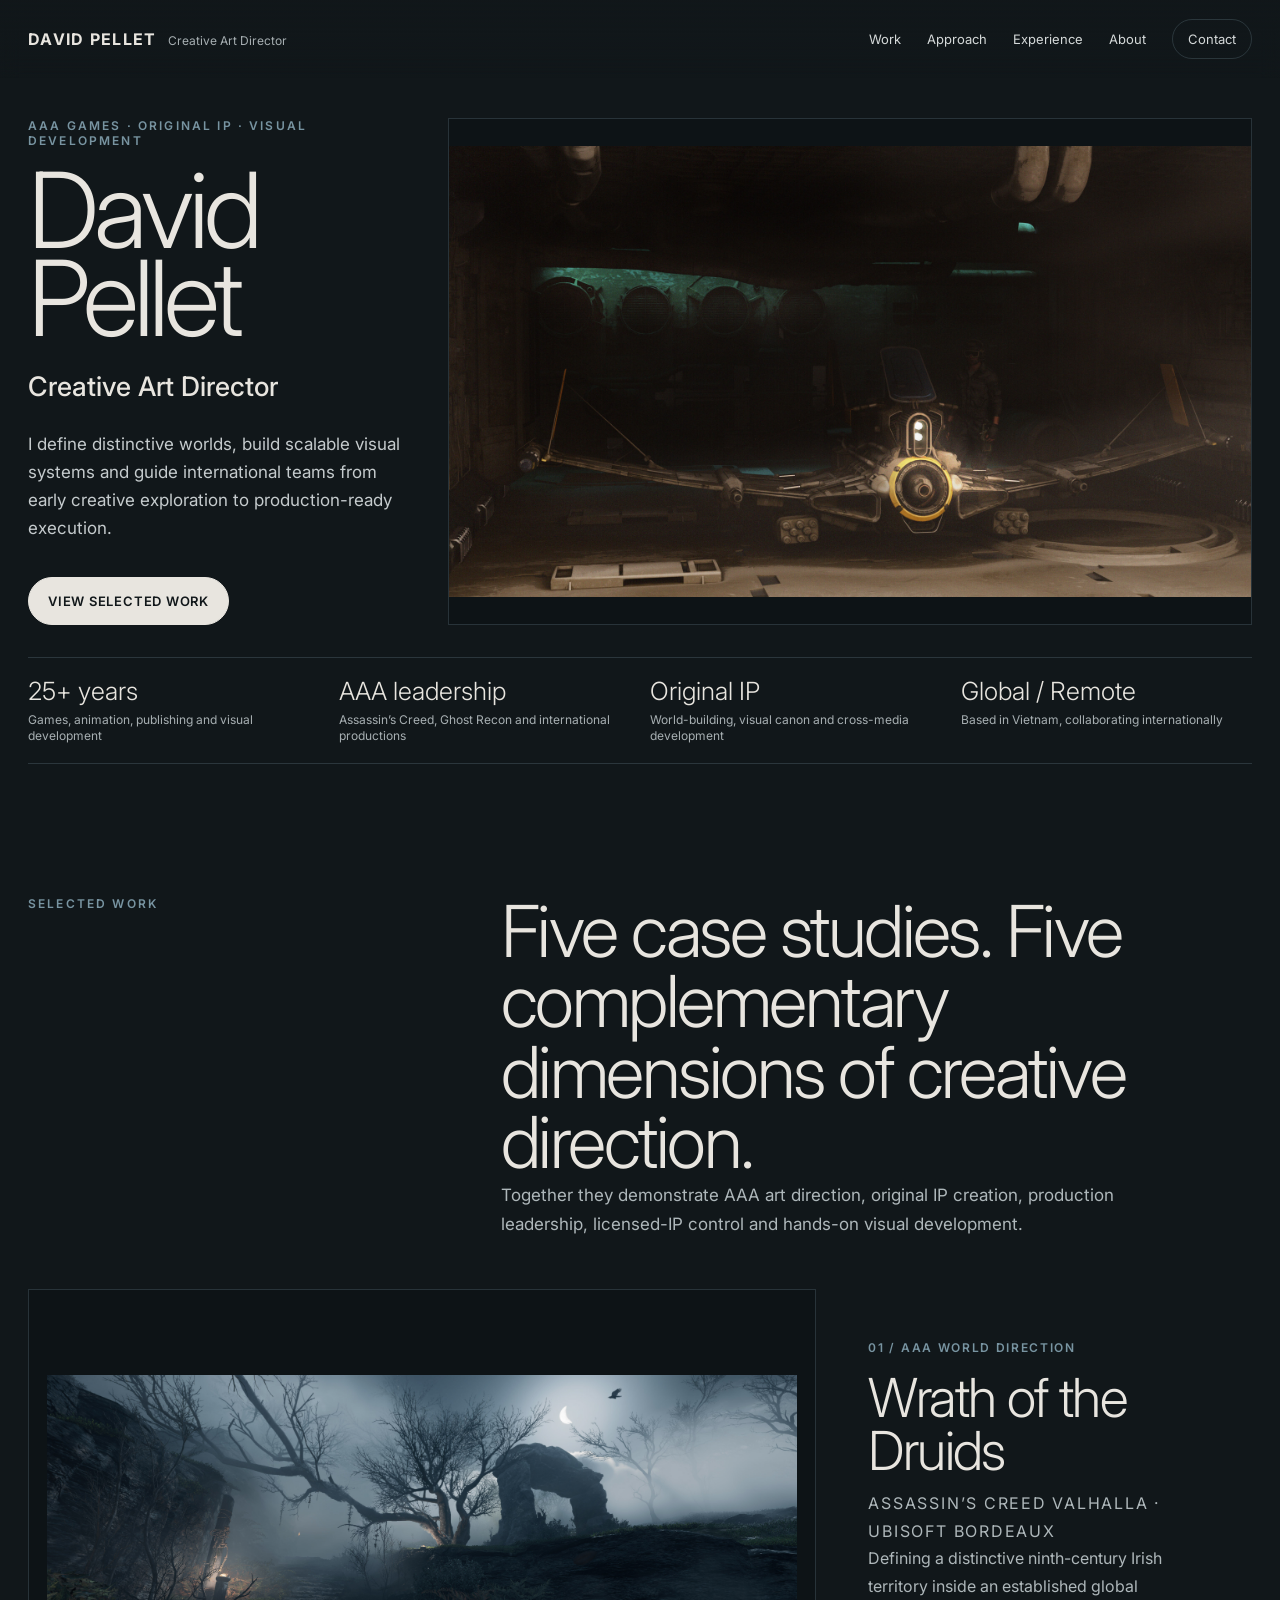
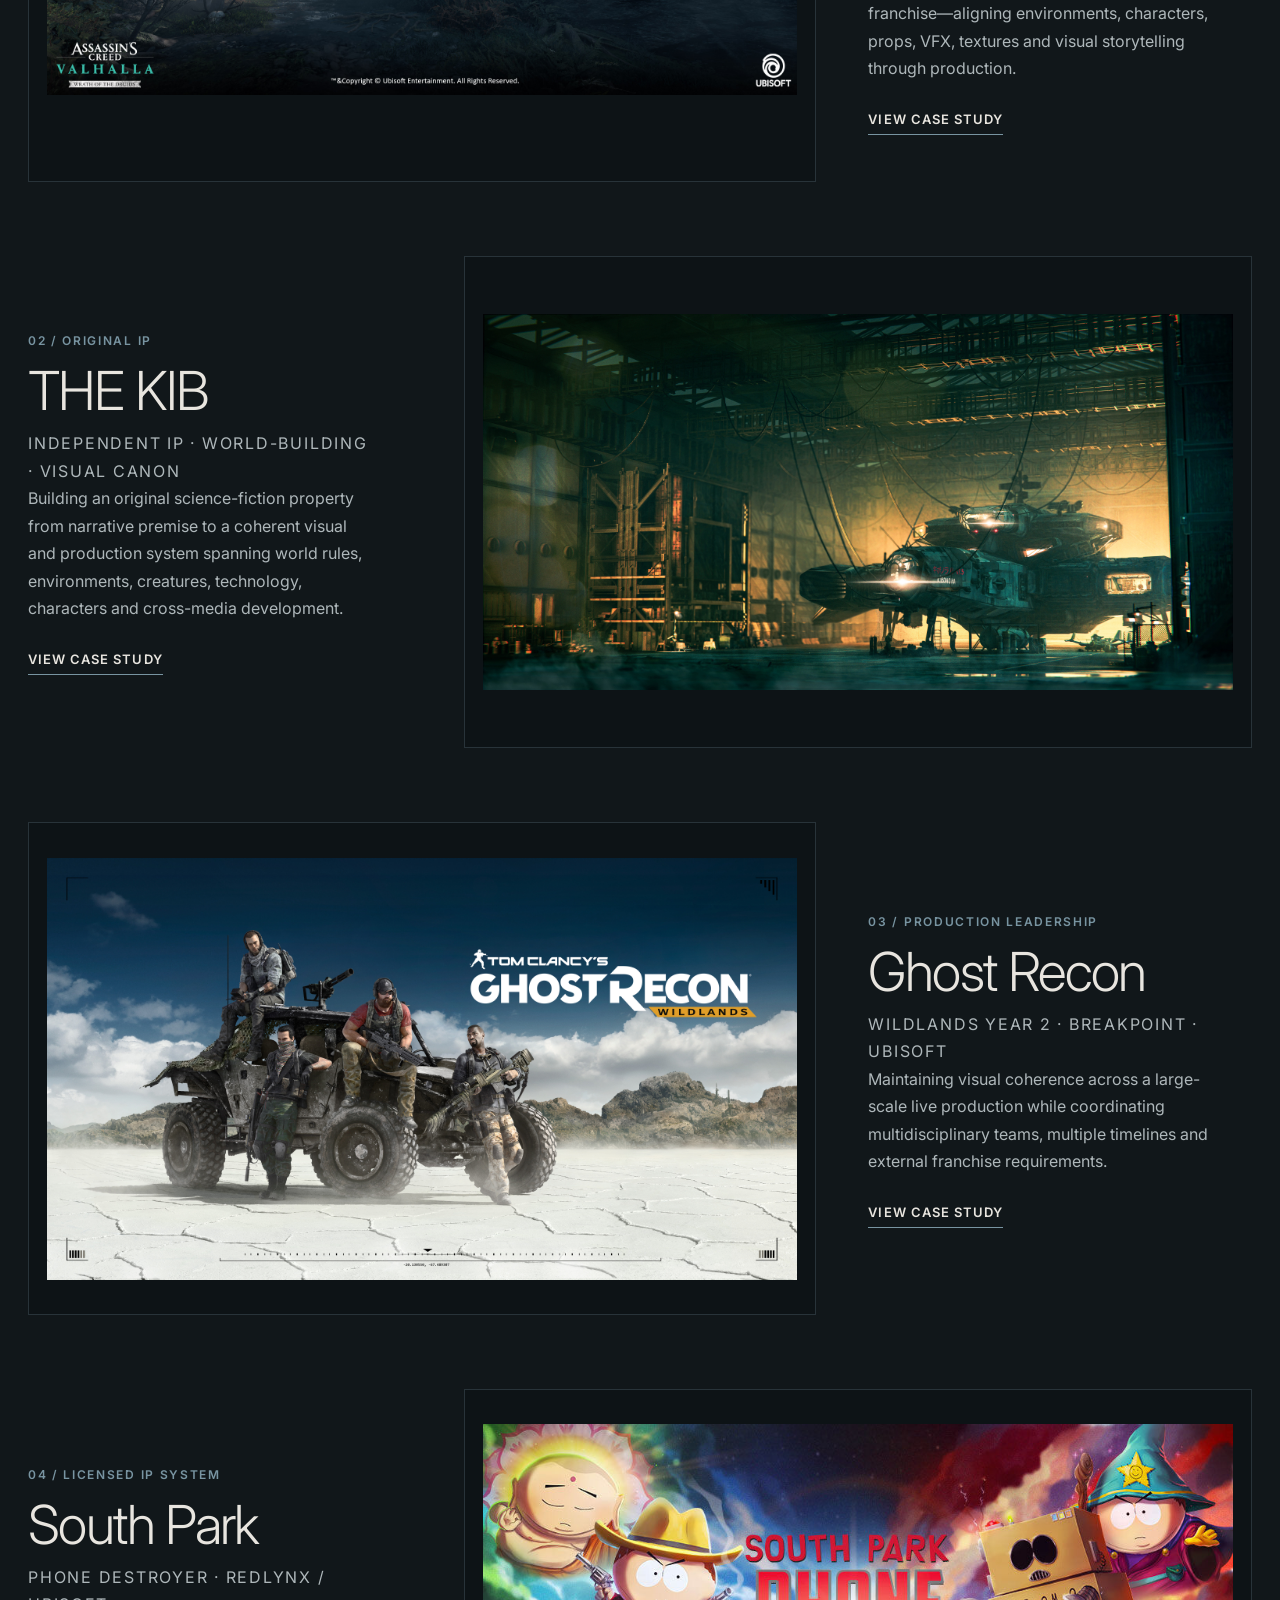
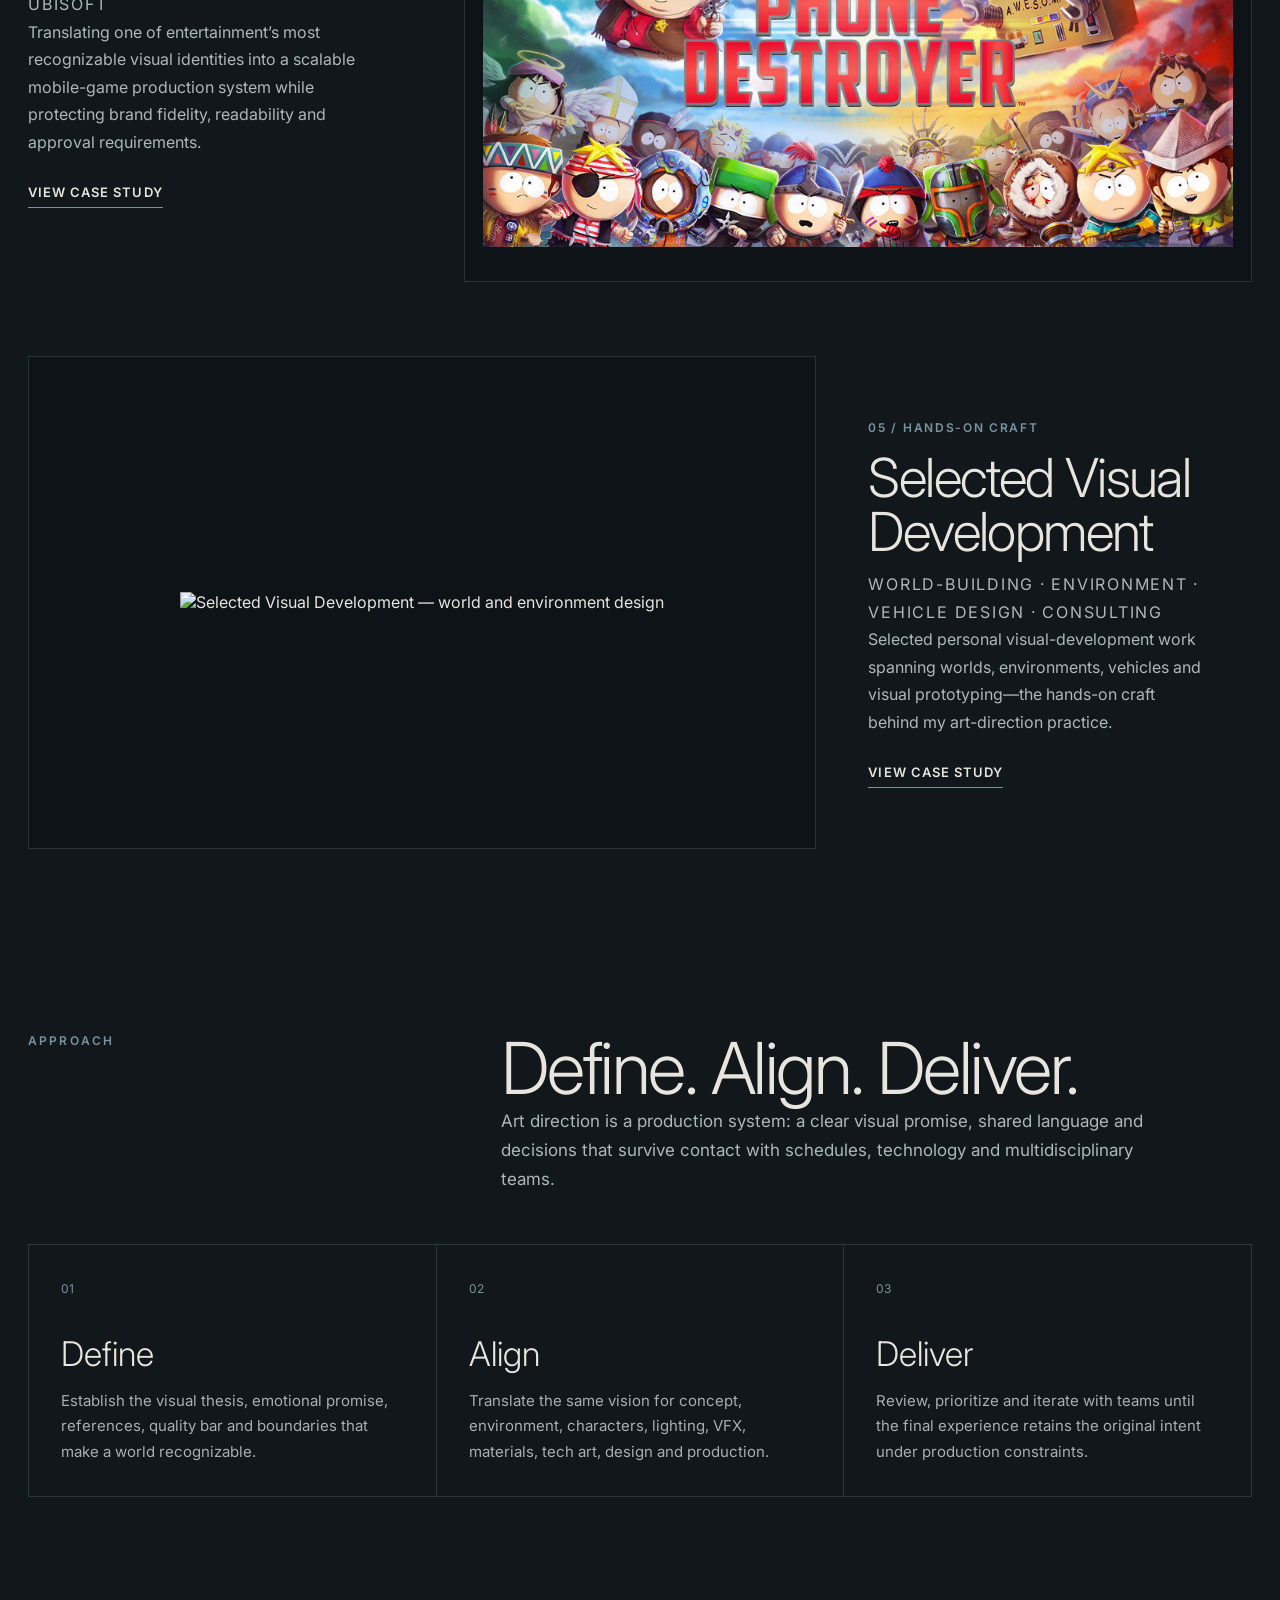
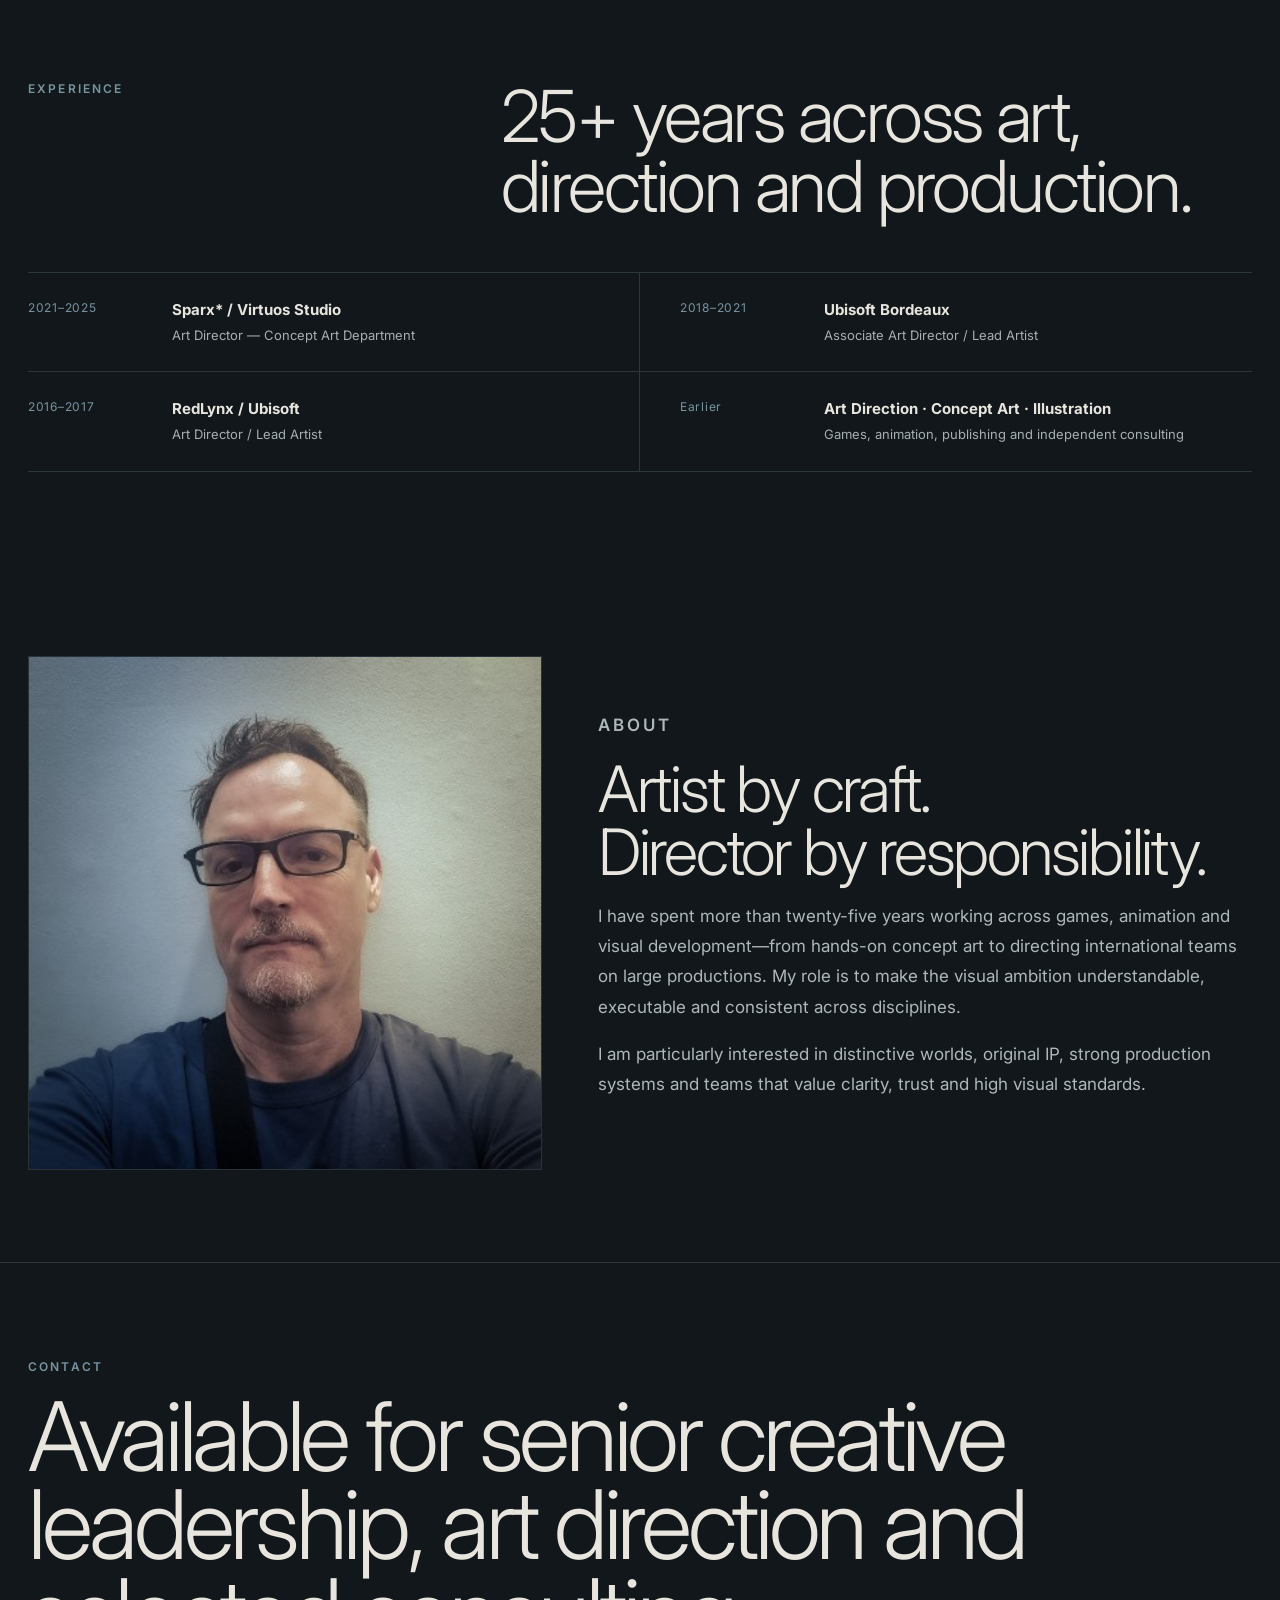
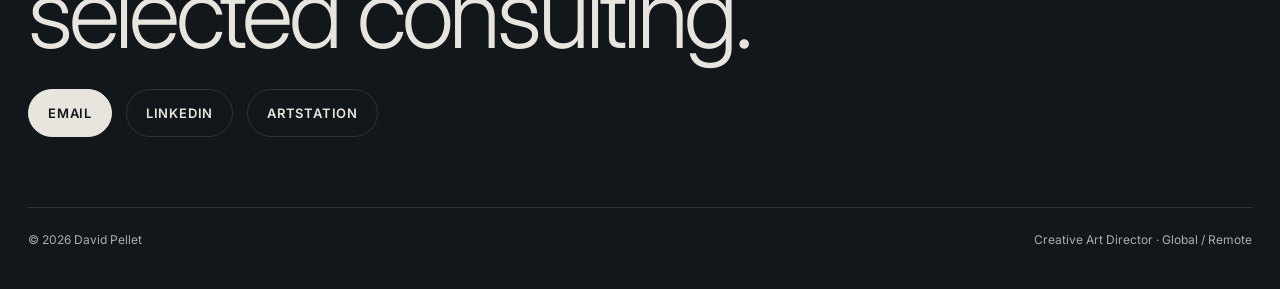
==== index.html @ 3fa7b38c "Align all portfolio pages to THE KIB benchmark" ====
<!DOCTYPE html>
<html lang="en">
<head>
<meta charset="UTF-8" />
<meta name="viewport" content="width=device-width, initial-scale=1.0" />
<meta name="description" content="David Pellet — Creative Art Director. AAA Games, World-Building, Original IP and Visual Development." />
<title>David Pellet — Creative Art Director</title>
<link rel="preconnect" href="https://fonts.googleapis.com">
<link rel="preconnect" href="https://fonts.gstatic.com" crossorigin>
<link href="https://fonts.googleapis.com/css2?family=Inter:wght@300;400;500;600&display=swap" rel="stylesheet">
<style>
:root{--bg:#11171a;--text:#e8e5df;--muted:#a7afb2;--line:rgba(120,148,161,.25);--accent:#7894a1;--max:1440px}
*{box-sizing:border-box}html{scroll-behavior:smooth;background:var(--bg)}body{margin:0;color:var(--text);background:var(--bg);font-family:Inter,Arial,Helvetica,sans-serif;-webkit-font-smoothing:antialiased}a{color:inherit;text-decoration:none}.shell{width:min(calc(100% - 48px),var(--max));margin:0 auto}.eyebrow{margin:0 0 18px;color:var(--accent);font-size:12px;font-weight:600;letter-spacing:.18em;text-transform:uppercase}.site-header{position:fixed;z-index:50;top:0;left:0;width:100%;background:linear-gradient(to bottom,rgba(17,23,26,.94),rgba(17,23,26,.60),transparent);backdrop-filter:blur(10px)}.nav{min-height:78px;display:flex;align-items:center;justify-content:space-between;gap:28px}.brand{display:flex;align-items:baseline;gap:12px;white-space:nowrap}.brand strong{font-size:16px;letter-spacing:.08em;text-transform:uppercase}.brand span{color:var(--muted);font-size:12px}.nav-links{display:flex;align-items:center;gap:26px;color:#d5d9d9;font-size:13px}.nav-cta{padding:11px 15px;border:1px solid var(--line);border-radius:999px}.hero{padding:118px 0 40px}.hero-grid{display:grid;grid-template-columns:.72fr 1.55fr;align-items:stretch;gap:46px}.hero-copy{padding-bottom:0;display:flex;flex-direction:column;justify-content:flex-start;min-width:0}.hero h1{margin:0;max-width:790px;font-family:Inter,Arial,Helvetica,sans-serif;font-size:clamp(62px,8.2vw,132px);font-weight:300;line-height:.84;letter-spacing:-.045em}.hero-role{display:block;margin-top:28px;font-size:clamp(20px,2.1vw,34px);font-weight:500}.hero-intro{max-width:430px;margin:28px 0 0;color:#c5cbcd;font-size:17px;line-height:1.65}.hero-actions{display:flex;flex-wrap:wrap;gap:14px;margin-top:34px}.button{display:inline-flex;align-items:center;justify-content:center;min-height:48px;padding:0 19px;border:1px solid var(--line);border-radius:999px;font-size:13px;font-weight:600;letter-spacing:.06em;text-transform:uppercase}.button.primary{color:#11171a;background:var(--text);border-color:var(--text)}.hero-visual{margin:0;border:1px solid var(--line);background:#0d1316;display:flex;align-items:center;justify-content:center;align-self:stretch;min-height:100%;padding:0;overflow:hidden}.hero-visual img{display:block;width:100%;height:auto;object-fit:contain}.proof-strip{margin-top:32px;padding:18px 0;border-top:1px solid var(--line);border-bottom:1px solid var(--line)}.proof-grid{display:grid;grid-template-columns:repeat(4,1fr);gap:20px}.proof-item strong{display:block;font-family:Inter,Arial,Helvetica,sans-serif;font-size:25px;font-weight:300}.proof-item span{display:block;margin-top:6px;color:var(--muted);font-size:12px;line-height:1.4}.section{padding:96px 0}.section-head{display:grid;grid-template-columns:.72fr 1.28fr;gap:50px;align-items:start;margin-bottom:52px}.section h2{margin:0;max-width:900px;font-family:Inter,Arial,Helvetica,sans-serif;font-size:clamp(45px,5.6vw,82px);font-weight:300;line-height:.98;letter-spacing:-.035em}.section-lead{margin:4px 0 0;max-width:670px;color:#aeb7ba;font-size:17px;line-height:1.7}.projects{display:grid;gap:78px}.project{display:grid;grid-template-columns:1.48fr .72fr;gap:52px;align-items:center}.project:nth-child(even){grid-template-columns:.72fr 1.48fr}.project:nth-child(even) .project-media,.project:nth-child(even) .project-media-link{order:2}.project-media{position:relative;min-height:520px;overflow:hidden;border:1px solid var(--line);background:linear-gradient(135deg,rgba(120,148,161,.10),transparent 40%),linear-gradient(160deg,#25241f,#11110f 62%,#0d1316)}.project-media.kib{background:radial-gradient(circle at 70% 40%,rgba(120,148,161,.12),transparent 20%),linear-gradient(145deg,#171b1b,#0a0d0d 68%,#050505)}.project-media.ghost{background:linear-gradient(130deg,rgba(255,255,255,.04),transparent 38%),linear-gradient(155deg,#262823,#10120f 64%,#080908)}.project-media.south{background:linear-gradient(20deg,rgba(120,148,161,.10),transparent 35%),linear-gradient(145deg,#2b2925,#171612)}.project-media.visualdev{background:radial-gradient(circle at 32% 30%,rgba(120,148,161,.10),transparent 23%),linear-gradient(140deg,#24231f,#11110f 62%,#080808)}.project-media-link{display:block;transition:transform .25s ease,opacity .25s ease}.project-media-link:hover{transform:translateY(-3px);opacity:.94}.project-media-image{margin:0;border:1px solid var(--line);background:#0d1316;aspect-ratio:16/10;display:flex;align-items:center;justify-content:center;padding:18px;overflow:hidden}.project-media-image img{display:block;max-width:100%;max-height:100%;width:auto;height:auto;object-fit:contain}.project-number{color:var(--accent);font-size:12px;font-weight:600;letter-spacing:.14em}.project-copy h3{margin:15px 0 12px;font-family:Inter,Arial,Helvetica,sans-serif;font-size:clamp(38px,4.2vw,64px);font-weight:300;line-height:1;letter-spacing:-.03em}.project-meta{margin:0 0 28px;color:var(--accent);font-size:12px;line-height:1.6;letter-spacing:.11em;text-transform:uppercase}.project-copy p{margin:0;color:#aeb7ba;font-size:16px;line-height:1.72;max-width:34ch}.text-link{display:inline-flex;margin-top:28px;padding-bottom:7px;border-bottom:1px solid var(--accent);font-size:13px;font-weight:600;letter-spacing:.08em;text-transform:uppercase}.approach-grid{display:grid;grid-template-columns:repeat(3,1fr);border-top:1px solid var(--line);border-left:1px solid var(--line)}.approach-card{min-height:250px;padding:32px;border-right:1px solid var(--line);border-bottom:1px solid var(--line)}.approach-card .index{color:var(--accent);font-size:12px}.approach-card h3{margin:36px 0 14px;font-family:Inter,Arial,Helvetica,sans-serif;font-size:34px;font-weight:300}.approach-card p{margin:0;color:var(--muted);font-size:15px;line-height:1.7}.experience{display:grid;grid-template-columns:1fr 1fr;border-top:1px solid var(--line)}.experience-row{display:grid;grid-template-columns:120px 1fr;gap:24px;padding:27px 0;border-bottom:1px solid var(--line)}.experience-row:nth-child(odd){padding-right:40px;border-right:1px solid var(--line)}.experience-row:nth-child(even){padding-left:40px}.experience-row time{color:var(--accent);font-size:12px;letter-spacing:.06em}.experience-row strong{display:block;font-size:15px}.experience-row span{display:block;margin-top:7px;color:var(--muted);font-size:13px;line-height:1.45}.about-grid{display:grid;grid-template-columns:.88fr 1.12fr;gap:56px}.portrait-slot{margin:0;border:1px solid var(--line);background:#0d1316}.portrait-slot img{display:block;width:100%;height:auto;object-fit:contain}.about-copy{align-self:center}.about-copy h2{font-size:clamp(43px,5vw,72px)}.about-copy p{max-width:720px;color:#aeb7ba;font-size:17px;line-height:1.78}.contact{padding:96px 0 42px;border-top:1px solid var(--line)}.contact h2{max-width:1100px;margin:0;font-family:Inter,Arial,Helvetica,sans-serif;font-size:clamp(50px,7.5vw,110px);font-weight:300;line-height:.92;letter-spacing:-.045em}.contact-links{display:flex;flex-wrap:wrap;gap:14px;margin-top:32px}footer{margin-top:70px;padding:24px 0 0;border-top:1px solid var(--line);display:flex;justify-content:space-between;gap:20px;color:var(--muted);font-size:12px}@media (max-width:980px){.nav-links a:not(.nav-cta){display:none}.hero-grid,.section-head,.about-grid{grid-template-columns:1fr}.hero-grid{gap:34px}.hero-visual{min-height:0;align-self:auto}.hero-copy{padding-bottom:0}.proof-grid,.approach-grid{grid-template-columns:repeat(2,1fr)}.project,.project:nth-child(even){grid-template-columns:1fr}.project:nth-child(even) .project-media,.project:nth-child(even) .project-media-link{order:initial}.project-media,.project-media-image{min-height:420px}.experience{grid-template-columns:1fr}.experience-row:nth-child(odd),.experience-row:nth-child(even){padding-left:0;padding-right:0;border-right:0}}@media (max-width:620px){.shell{width:min(calc(100% - 28px),var(--max))}.nav{min-height:66px}.brand span{display:none}.hero{padding-top:94px}.hero h1{font-size:62px}.project-media,.project-media-image{min-height:340px}.proof-grid,.approach-grid{grid-template-columns:1fr}.section{padding:72px 0}.projects{gap:58px}.experience-row{grid-template-columns:92px 1fr}footer{flex-direction:column}}
</style>

<!-- SPACING_PASS_V1 -->
<style>
.hero{min-height:auto!important;padding:118px 0 40px!important;display:block!important;align-items:initial!important}
.proof-strip{margin-top:32px!important;padding:18px 0!important}
.section{padding:96px 0!important}
.section-head{margin-bottom:52px!important}
.projects{gap:78px!important}
.approach-card{min-height:250px!important;padding:32px!important}
.approach-card h3{margin:36px 0 14px!important}
.about-grid{gap:56px!important}
.contact{padding:96px 0 42px!important}
.contact-links{margin-top:32px!important}
footer{margin-top:70px!important}
@media(max-width:620px){.hero{padding-top:94px!important}.section{padding:72px 0!important}.projects{gap:58px!important}}
</style>
<link rel="stylesheet" href="./assets/portfolio-system.css">
</head>
<body class="portfolio-home">
<header class="site-header"><div class="shell nav"><a class="brand" href="#top"><strong>David Pellet</strong><span>Creative Art Director</span></a><nav class="nav-links"><a href="#work">Work</a><a href="#approach">Approach</a><a href="#experience">Experience</a><a href="#about">About</a><a class="nav-cta" href="#contact">Contact</a></nav></div></header>
<main id="top">
<section class="hero"><div class="shell"><div class="hero-grid"><div class="hero-copy"><p class="eyebrow">AAA Games · Original IP · Visual Development</p><h1>David<br />Pellet</h1><span class="hero-role">Creative Art Director</span><p class="hero-intro">I define distinctive worlds, build scalable visual systems and guide international teams from early creative exploration to production-ready execution.</p><div class="hero-actions"><a class="button primary" href="#work">View selected work</a></div></div><figure class="hero-visual"><img src="./assets/david-pellet-redleader-bp-garage-01.jpg" alt="Personal visual development artwork by David Pellet"></figure></div><div class="proof-strip"><div class="proof-grid"><div class="proof-item"><strong>25+ years</strong><span>Games, animation, publishing and visual development</span></div><div class="proof-item"><strong>AAA leadership</strong><span>Assassin’s Creed, Ghost Recon and international productions</span></div><div class="proof-item"><strong>Original IP</strong><span>World-building, visual canon and cross-media development</span></div><div class="proof-item"><strong>Global / Remote</strong><span>Based in Vietnam, collaborating internationally</span></div></div></div></div></section>
<section class="section" id="work"><div class="shell"><div class="section-head"><div><p class="eyebrow">Selected work</p></div><div><h2>Five case studies. Five complementary dimensions of creative direction.</h2><p class="section-lead">Together they demonstrate AAA art direction, original IP creation, production leadership, licensed-IP control and hands-on visual development.</p></div></div><div class="projects">
<article class="project"><a class="project-media-link" href="wrath-of-the-druids.html" aria-label="Open Wrath of the Druids case study"><figure class="project-media-image"><img src="./assets/wrath/connacht-lackanscaul.jpg" alt="Wrath of the Druids"></figure></a><div class="project-copy"><span class="project-number">01 / AAA WORLD DIRECTION</span><h3>Wrath of the Druids</h3><p class="project-meta">Assassin’s Creed Valhalla · Ubisoft Bordeaux</p><p>Defining a distinctive ninth-century Irish territory inside an established global franchise—aligning environments, characters, props, VFX, textures and visual storytelling through production.</p><a class="text-link" href="wrath-of-the-druids.html">View case study</a></div></article>
<article class="project"><a class="project-media-link" href="the-kib.html" aria-label="Open THE KIB case study"><figure class="project-media-image"><img src="./assets/kib/Kinobora-warehouse_final_LI.jpg" alt="THE KIB"></figure></a><div class="project-copy"><span class="project-number">02 / ORIGINAL IP</span><h3>THE KIB</h3><p class="project-meta">Independent IP · World-building · Visual canon</p><p>Building an original science-fiction property from narrative premise to a coherent visual and production system spanning world rules, environments, creatures, technology, characters and cross-media development.</p><a class="text-link" href="the-kib.html">View case study</a></div></article>
<article class="project"><a class="project-media-link" href="ghost-recon.html" aria-label="Open Ghost Recon case study"><figure class="project-media-image"><img src="./assets/ghost-recon/petur-arnorsson-thevideogamegallery-27263-3840x2160.jpg" alt="Ghost Recon Breakpoint"></figure></a><div class="project-copy"><span class="project-number">03 / PRODUCTION LEADERSHIP</span><h3>Ghost Recon</h3><p class="project-meta">Wildlands Year 2 · Breakpoint · Ubisoft</p><p>Maintaining visual coherence across a large-scale live production while coordinating multidisciplinary teams, multiple timelines and external franchise requirements.</p><a class="text-link" href="ghost-recon.html">View case study</a></div></article>
<article class="project"><a class="project-media-link" href="south-park-phone-destroyer.html" aria-label="Open South Park: Phone Destroyer case study"><figure class="project-media-image"><img src="./assets/south-park/david-pellet-davelhan-sp-phone-destroyer.jpg" alt="South Park Phone Destroyer"></figure></a><div class="project-copy"><span class="project-number">04 / LICENSED IP SYSTEM</span><h3>South Park</h3><p class="project-meta">Phone Destroyer · RedLynx / Ubisoft</p><p>Translating one of entertainment’s most recognizable visual identities into a scalable mobile-game production system while protecting brand fidelity, readability and approval requirements.</p><a class="text-link" href="south-park-phone-destroyer.html">View case study</a></div></article>
<article class="project"><a class="project-media-link" href="visual-development.html" aria-label="Open Selected Visual Development case study"><figure class="project-media-image"><img src="./assets/visual-development/riverside_91.4x45.7.png" alt="Selected Visual Development — world and environment design"></figure></a><div class="project-copy"><span class="project-number">05 / HANDS-ON CRAFT</span><h3>Selected Visual Development</h3><p class="project-meta">World-Building · Environment · Vehicle Design · Consulting</p><p>Selected personal visual-development work spanning worlds, environments, vehicles and visual prototyping—the hands-on craft behind my art-direction practice.</p><a class="text-link" href="visual-development.html">View case study</a></div></article>
</div></div></section>
<section class="section" id="approach"><div class="shell"><div class="section-head"><div><p class="eyebrow">Approach</p></div><div><h2>Define. Align. Deliver.</h2><p class="section-lead">Art direction is a production system: a clear visual promise, shared language and decisions that survive contact with schedules, technology and multidisciplinary teams.</p></div></div><div class="approach-grid"><div class="approach-card"><span class="index">01</span><h3>Define</h3><p>Establish the visual thesis, emotional promise, references, quality bar and boundaries that make a world recognizable.</p></div><div class="approach-card"><span class="index">02</span><h3>Align</h3><p>Translate the same vision for concept, environment, characters, lighting, VFX, materials, tech art, design and production.</p></div><div class="approach-card"><span class="index">03</span><h3>Deliver</h3><p>Review, prioritize and iterate with teams until the final experience retains the original intent under production constraints.</p></div></div></div></section>
<section class="section" id="experience"><div class="shell"><div class="section-head"><div><p class="eyebrow">Experience</p></div><div><h2>25+ years across art, direction and production.</h2></div></div><div class="experience"><div class="experience-row"><time>2021–2025</time><div><strong>Sparx* / Virtuos Studio</strong><span>Art Director — Concept Art Department</span></div></div><div class="experience-row"><time>2018–2021</time><div><strong>Ubisoft Bordeaux</strong><span>Associate Art Director / Lead Artist</span></div></div><div class="experience-row"><time>2016–2017</time><div><strong>RedLynx / Ubisoft</strong><span>Art Director / Lead Artist</span></div></div><div class="experience-row"><time>Earlier</time><div><strong>Art Direction · Concept Art · Illustration</strong><span>Games, animation, publishing and independent consulting</span></div></div></div></div></section>
<section class="section" id="about"><div class="shell about-grid"><figure class="portrait-slot"><img src="./assets/1768736480189.jpeg" alt="Portrait of David Pellet"></figure><div class="about-copy"><p class="eyebrow">About</p><h2>Artist by craft.<br />Director by responsibility.</h2><p>I have spent more than twenty-five years working across games, animation and visual development—from hands-on concept art to directing international teams on large productions. My role is to make the visual ambition understandable, executable and consistent across disciplines.</p><p>I am particularly interested in distinctive worlds, original IP, strong production systems and teams that value clarity, trust and high visual standards.</p></div></div></section>
<section class="contact" id="contact"><div class="shell"><p class="eyebrow">Contact</p><h2>Available for senior creative leadership, art direction and selected consulting.</h2><div class="contact-links"><a class="button primary" href="mailto:davidpellet@gmail.com">Email</a><a class="button" href="https://www.linkedin.com/in/davidpellet/">LinkedIn</a><a class="button" href="https://www.artstation.com/davelhan">ArtStation</a></div><footer><span>© 2026 David Pellet</span><span>Creative Art Director · Global / Remote</span></footer></div></section>
</main>
</body>
</html>
---- assets/portfolio-system.css ----
/* David Pellet portfolio system — THE KIB is the case-study benchmark */
:root{
  --bg:#11171a;
  --surface:#1d2428;
  --surface2:#242d31;
  --text:#e8e5df;
  --muted:#a7afb2;
  --line:rgba(120,148,161,.25);
  --accent:#7894a1;
  --portfolio-max:1500px;
}

body.case-study{
  background:var(--bg);
  color:var(--text);
  font-family:Inter,Arial,Helvetica,sans-serif;
  -webkit-font-smoothing:antialiased;
}
body.case-study .shell{width:min(calc(100% - 56px),var(--portfolio-max));margin-left:auto;margin-right:auto}
body.case-study .top,body.case-study .topbar{position:sticky;top:0;z-index:50;background:rgba(17,23,26,.92);backdrop-filter:blur(12px);border-bottom:1px solid var(--line)}
body.case-study .nav,body.case-study .topbar-inner{min-height:72px;display:flex;align-items:center;justify-content:space-between;gap:24px}
body.case-study .btn,body.case-study .button{display:inline-flex;align-items:center;justify-content:center;min-height:42px;padding:0 16px;border:1px solid var(--line);border-radius:999px;background:transparent;color:var(--text);font-size:12px;font-weight:600;letter-spacing:.08em;text-transform:uppercase}
body.case-study .button.primary{background:transparent;color:var(--text);border-color:var(--line)}
body.case-study .brand{color:var(--text);font-size:14px;font-weight:400;letter-spacing:0;text-transform:none}

body.case-study .hero{padding:50px 0 38px!important}
body.case-study .eyebrow{margin:0 0 16px;color:var(--accent);font-size:11px;font-weight:600;letter-spacing:.18em;text-transform:uppercase}
body.case-study h1,body.case-study h2{font-family:Inter,Arial,Helvetica,sans-serif;font-weight:300;letter-spacing:-.04em}
body.case-study h1{margin:0;max-width:1180px;font-size:clamp(64px,8.8vw,132px);line-height:.84}
body.case-study h2{margin:0;font-size:clamp(44px,5vw,76px);line-height:.98}
body.case-study .lead,body.case-study .hero-lead{max-width:980px;margin:28px 0 0;color:#c5cbcd;font-size:20px;line-height:1.75}

body.case-study .section{padding:92px 0!important;border-top:1px solid var(--line)}
body.case-study .section-grid{display:grid;grid-template-columns:.62fr 1.38fr;gap:48px!important;align-items:start}
body.case-study .copy p,body.case-study .copy li{color:var(--muted);font-size:17px;line-height:1.8}
body.case-study .copy p:first-child{margin-top:0}

/* Standard metadata rhythm */
body.case-study:not(.wrath) .meta{margin-top:30px!important;border-top:1px solid var(--line);border-left:1px solid var(--line)}
body.case-study:not(.wrath):not(.visualdev) .meta{grid-template-columns:repeat(5,1fr)}
body.case-study.visualdev .meta{grid-template-columns:repeat(4,1fr)}
body.case-study:not(.wrath) .meta>div{min-height:140px;padding:24px;border-right:1px solid var(--line);border-bottom:1px solid var(--line)}
body.case-study:not(.wrath) .meta span{display:block;color:var(--accent);font-size:10px;font-weight:600;letter-spacing:.14em;text-transform:uppercase}
body.case-study:not(.wrath) .meta strong{display:block;margin-top:16px;font-size:16px;line-height:1.45}
body.case-study.wrath .meta-grid{margin-top:30px!important;grid-template-columns:repeat(5,1fr)}
body.case-study.wrath .meta{min-height:140px;padding:24px}

/* Shared image treatment: full framing by default, caption below, never overlay text */
body.case-study figure{margin:0}
body.case-study .media,body.case-study .feature,body.case-study .hero-media,body.case-study .image-card,body.case-study .marketing-main{border:1px solid var(--line);background:#0d1316}
body.case-study .media img,body.case-study .feature img,body.case-study .hero-media img,body.case-study .image-card img,body.case-study .marketing-main img{display:block;width:100%;height:auto;object-fit:contain;object-position:center}
body.case-study .media figcaption,body.case-study .caption,body.case-study .image-card figcaption,body.case-study .marketing-main figcaption,body.case-study .hero-media figcaption{display:block!important;padding:18px 20px 20px!important;border-top:1px solid var(--line);background:var(--surface);text-align:left!important}
body.case-study .media figcaption strong,body.case-study .caption strong,body.case-study .image-card figcaption strong,body.case-study .marketing-main figcaption strong,body.case-study .hero-media figcaption strong{display:block;margin:0 0 7px;color:var(--text);font-family:Inter,Arial,Helvetica,sans-serif;font-size:12px;font-weight:600;line-height:1.35;letter-spacing:.08em;text-transform:uppercase}
body.case-study .media figcaption span,body.case-study .caption span,body.case-study .image-card figcaption span,body.case-study .marketing-main figcaption span,body.case-study .hero-media figcaption span{display:block;margin:0;color:var(--muted);font-size:12px;line-height:1.6;text-align:left!important}

/* Shared content rhythm */
body.case-study .cards,body.case-study .rules,body.case-study .proofs,body.case-study .timeline,body.case-study .team-grid,body.case-study .visuals,body.case-study .pipeline,body.case-study .scope-grid,body.case-study .method-grid,body.case-study .docs-grid,body.case-study .gallery-grid,body.case-study .credits{margin-top:24px!important}
body.case-study .feature{margin-top:28px!important}
body.case-study .duo,body.case-study .orthos{margin-top:24px!important}
body.case-study .callout,body.case-study .quote,body.case-study .system-note{margin-top:22px!important}
body.case-study .footer,body.case-study footer{padding:32px 0 48px!important;border-top:1px solid var(--line);color:var(--muted);font-size:12px}

/* Page-specific preservation */
body.case-study.kib .kib-gallery{margin-top:32px!important;gap:22px!important}
body.case-study.kib .kib-columns,body.case-study.kib .kib-stack{gap:16px!important}
body.case-study.kib .crop-left-vertical .crop-window{overflow:hidden}
body.case-study.wrath .hero-media{margin-top:32px!important}
body.case-study.wrath .method-card{min-height:250px!important}
body.case-study.visualdev .duo{gap:18px!important}
body.case-study.visualdev .orthos{gap:12px!important}

/* Homepage keeps its own editorial structure but shares width and density */
body.portfolio-home .shell{width:min(calc(100% - 56px),var(--portfolio-max))}
body.portfolio-home .section{padding:92px 0!important}
body.portfolio-home .section-head{margin-bottom:50px!important}
body.portfolio-home .projects{gap:74px!important}

@media(max-width:1080px){
  body.case-study .section-grid{grid-template-columns:1fr}
  body.case-study:not(.wrath) .meta,body.case-study.wrath .meta-grid{grid-template-columns:1fr 1fr}
}
@media(max-width:650px){
  body.case-study .shell,body.portfolio-home .shell{width:min(calc(100% - 28px),var(--portfolio-max))}
  body.case-study .brand{display:none}
  body.case-study .section{padding:68px 0!important}
  body.case-study:not(.wrath) .meta,body.case-study.wrath .meta-grid{grid-template-columns:1fr}
  body.case-study h1{font-size:clamp(52px,16vw,76px)}
  body.portfolio-home .section{padding:72px 0!important}
}
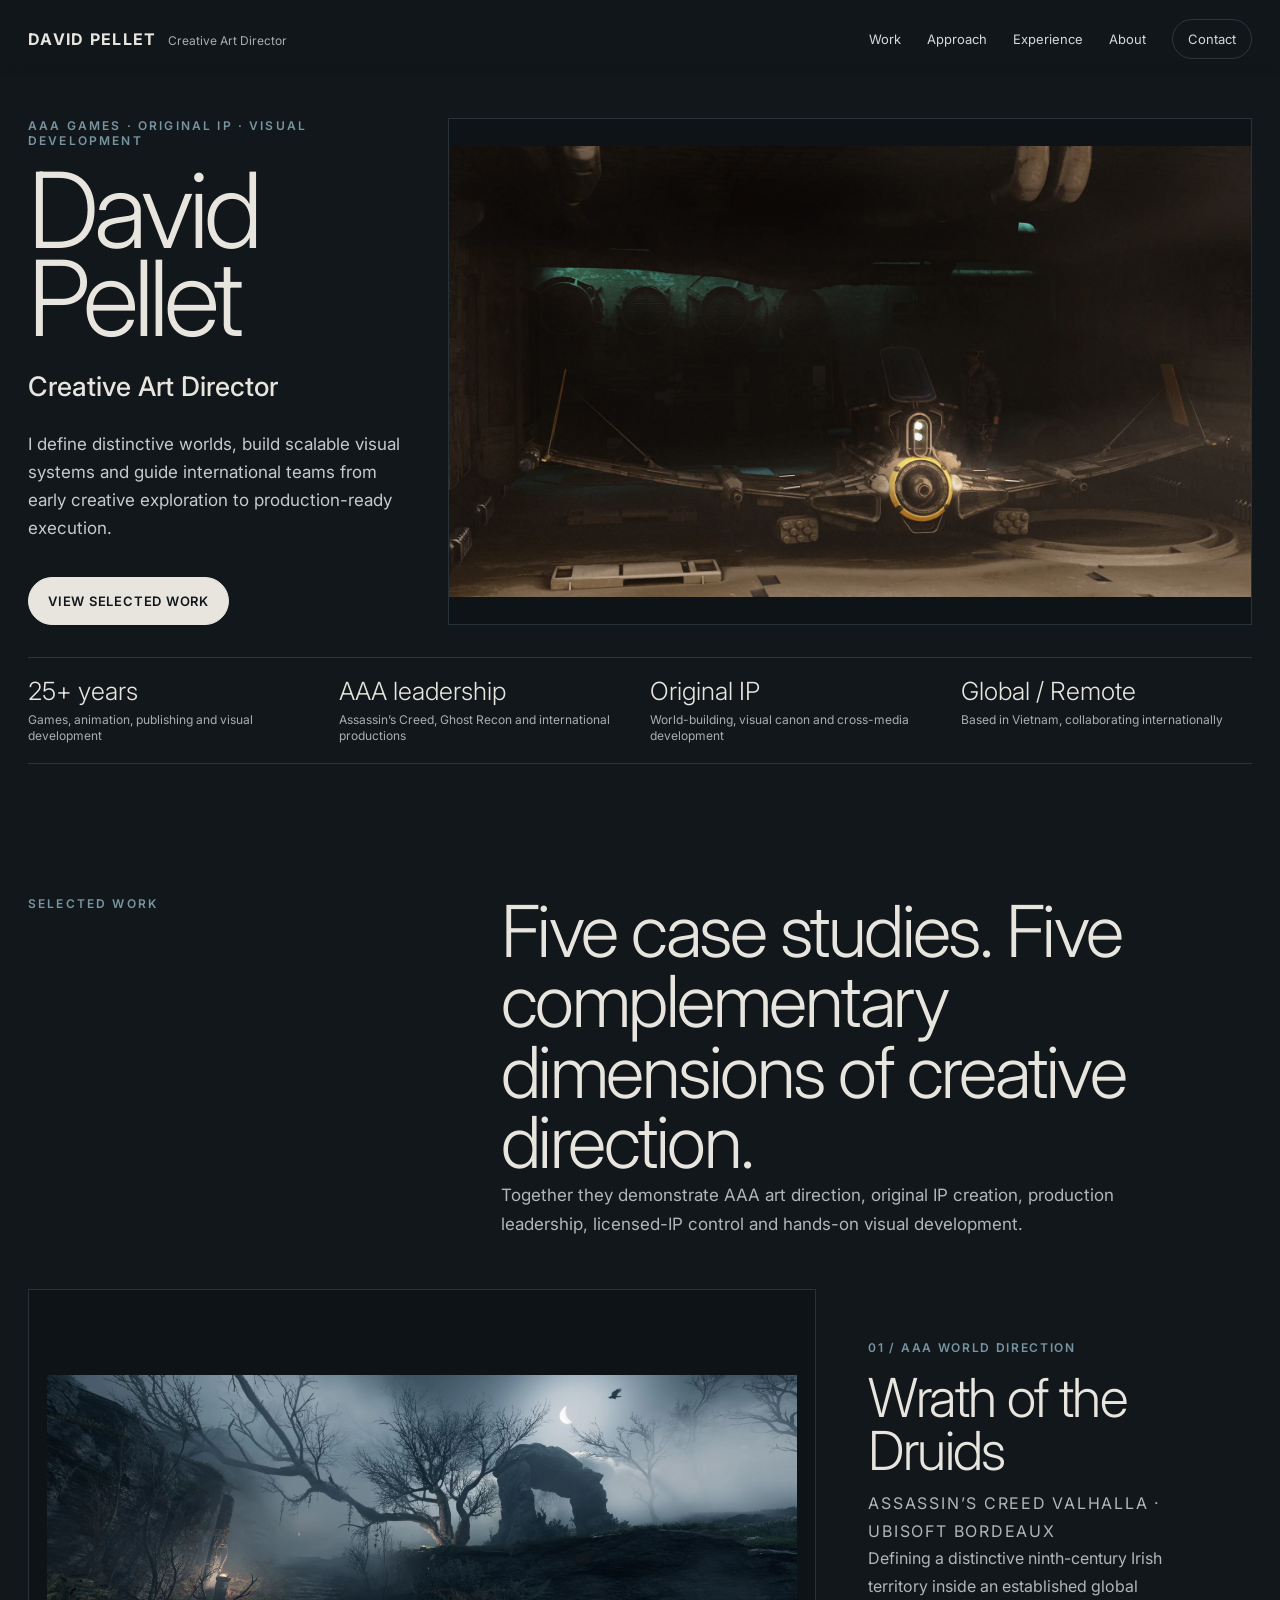
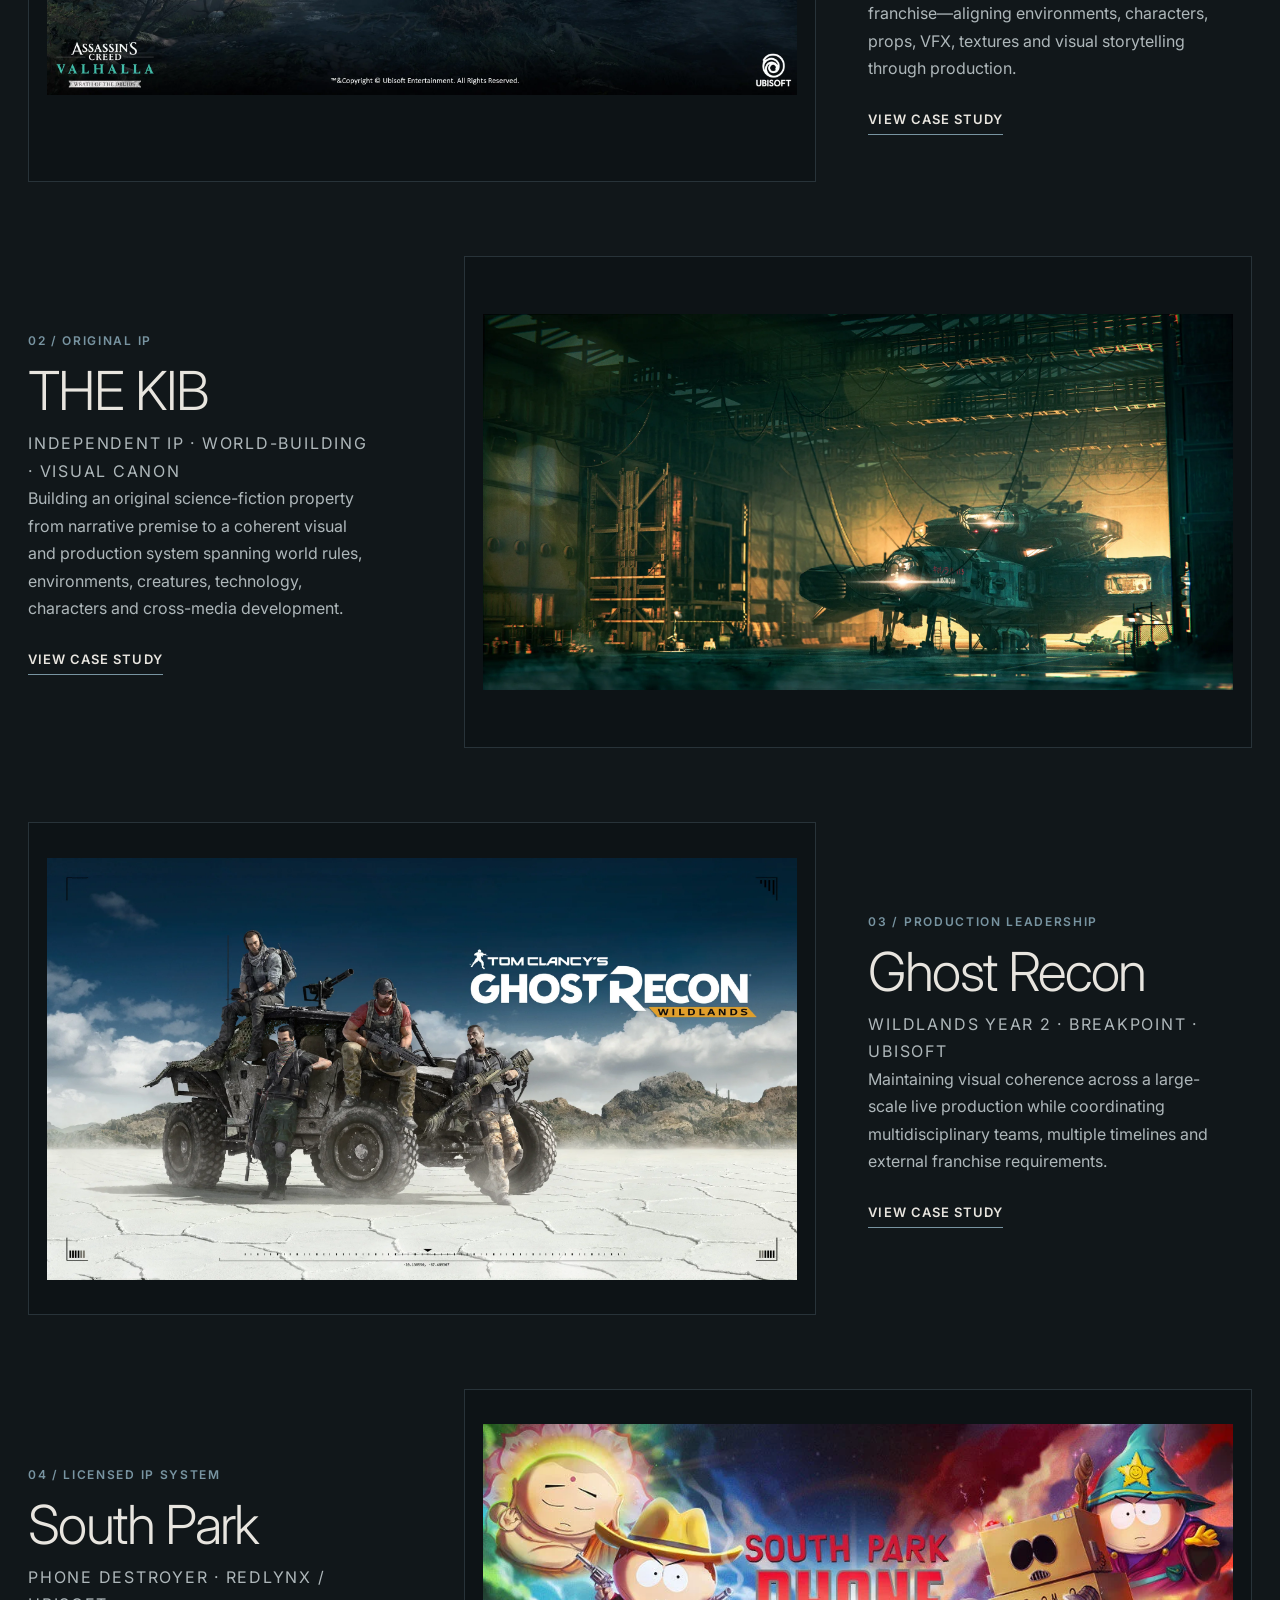
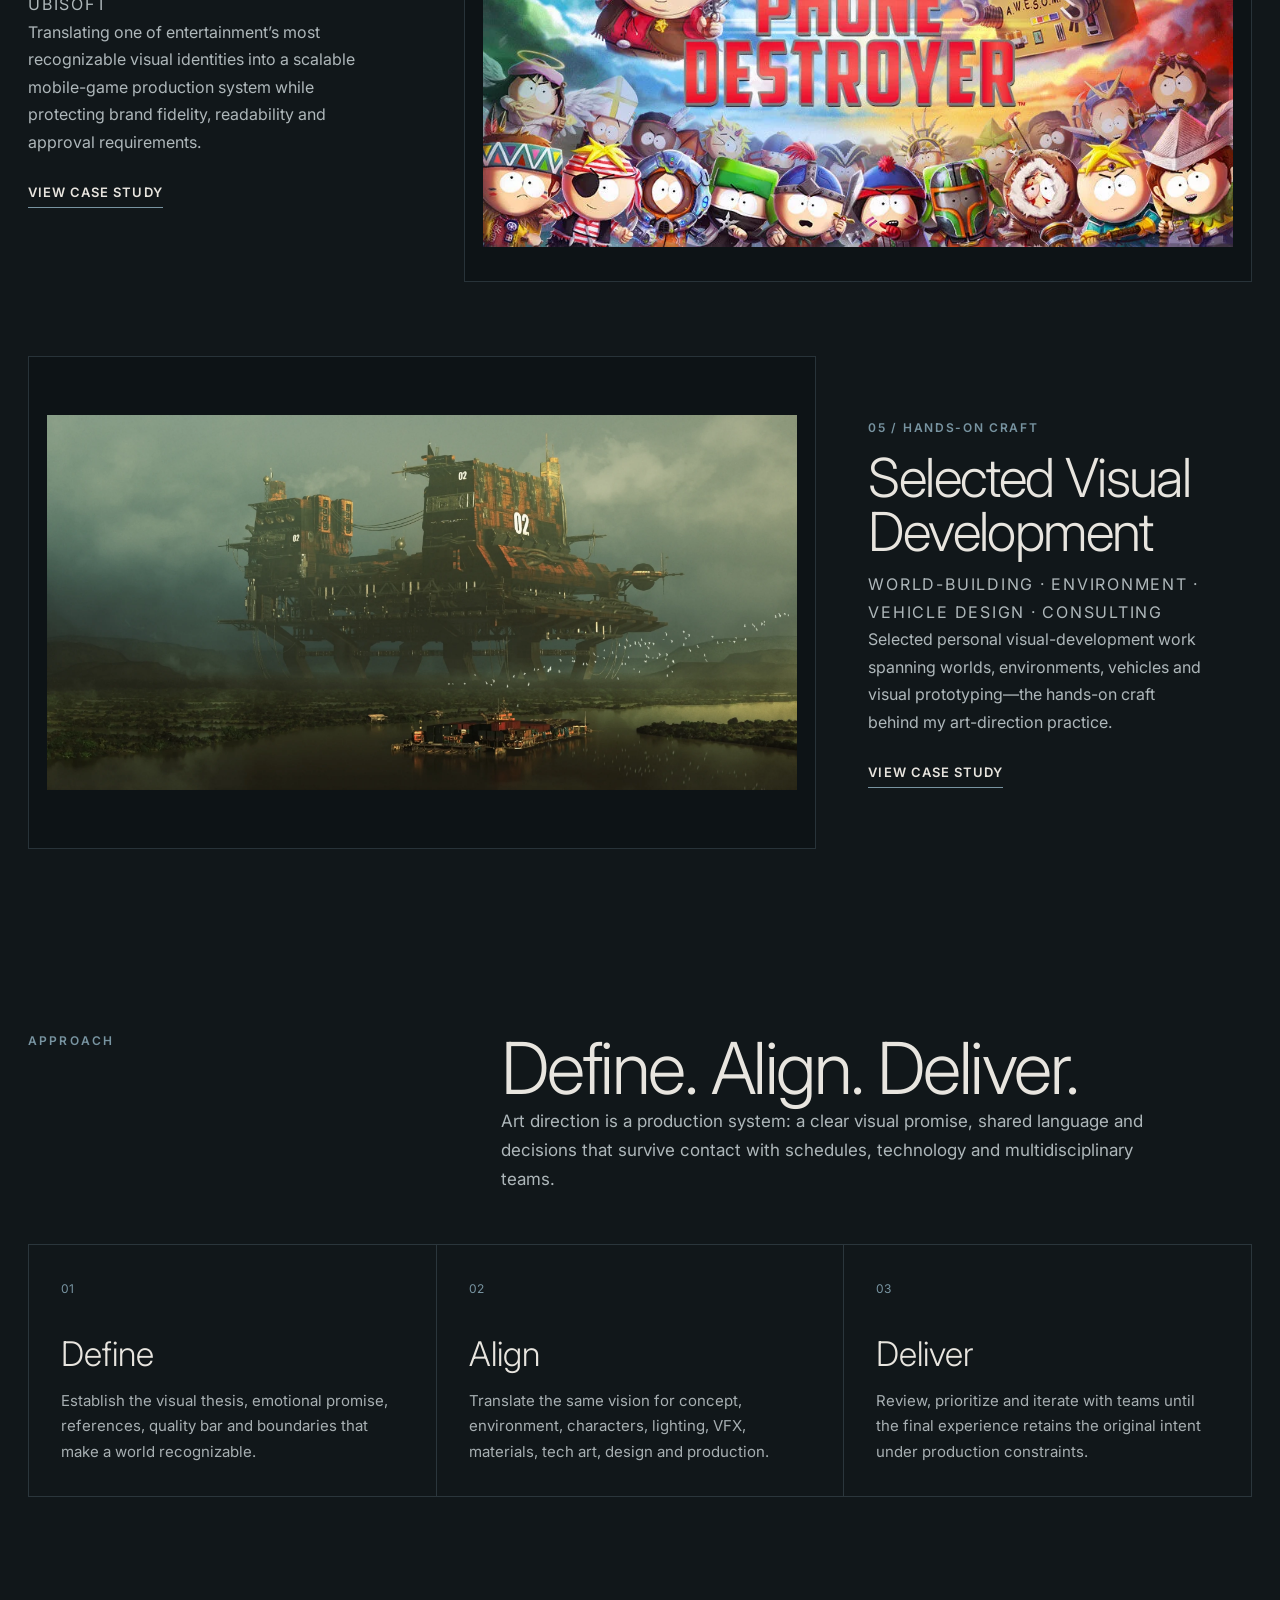
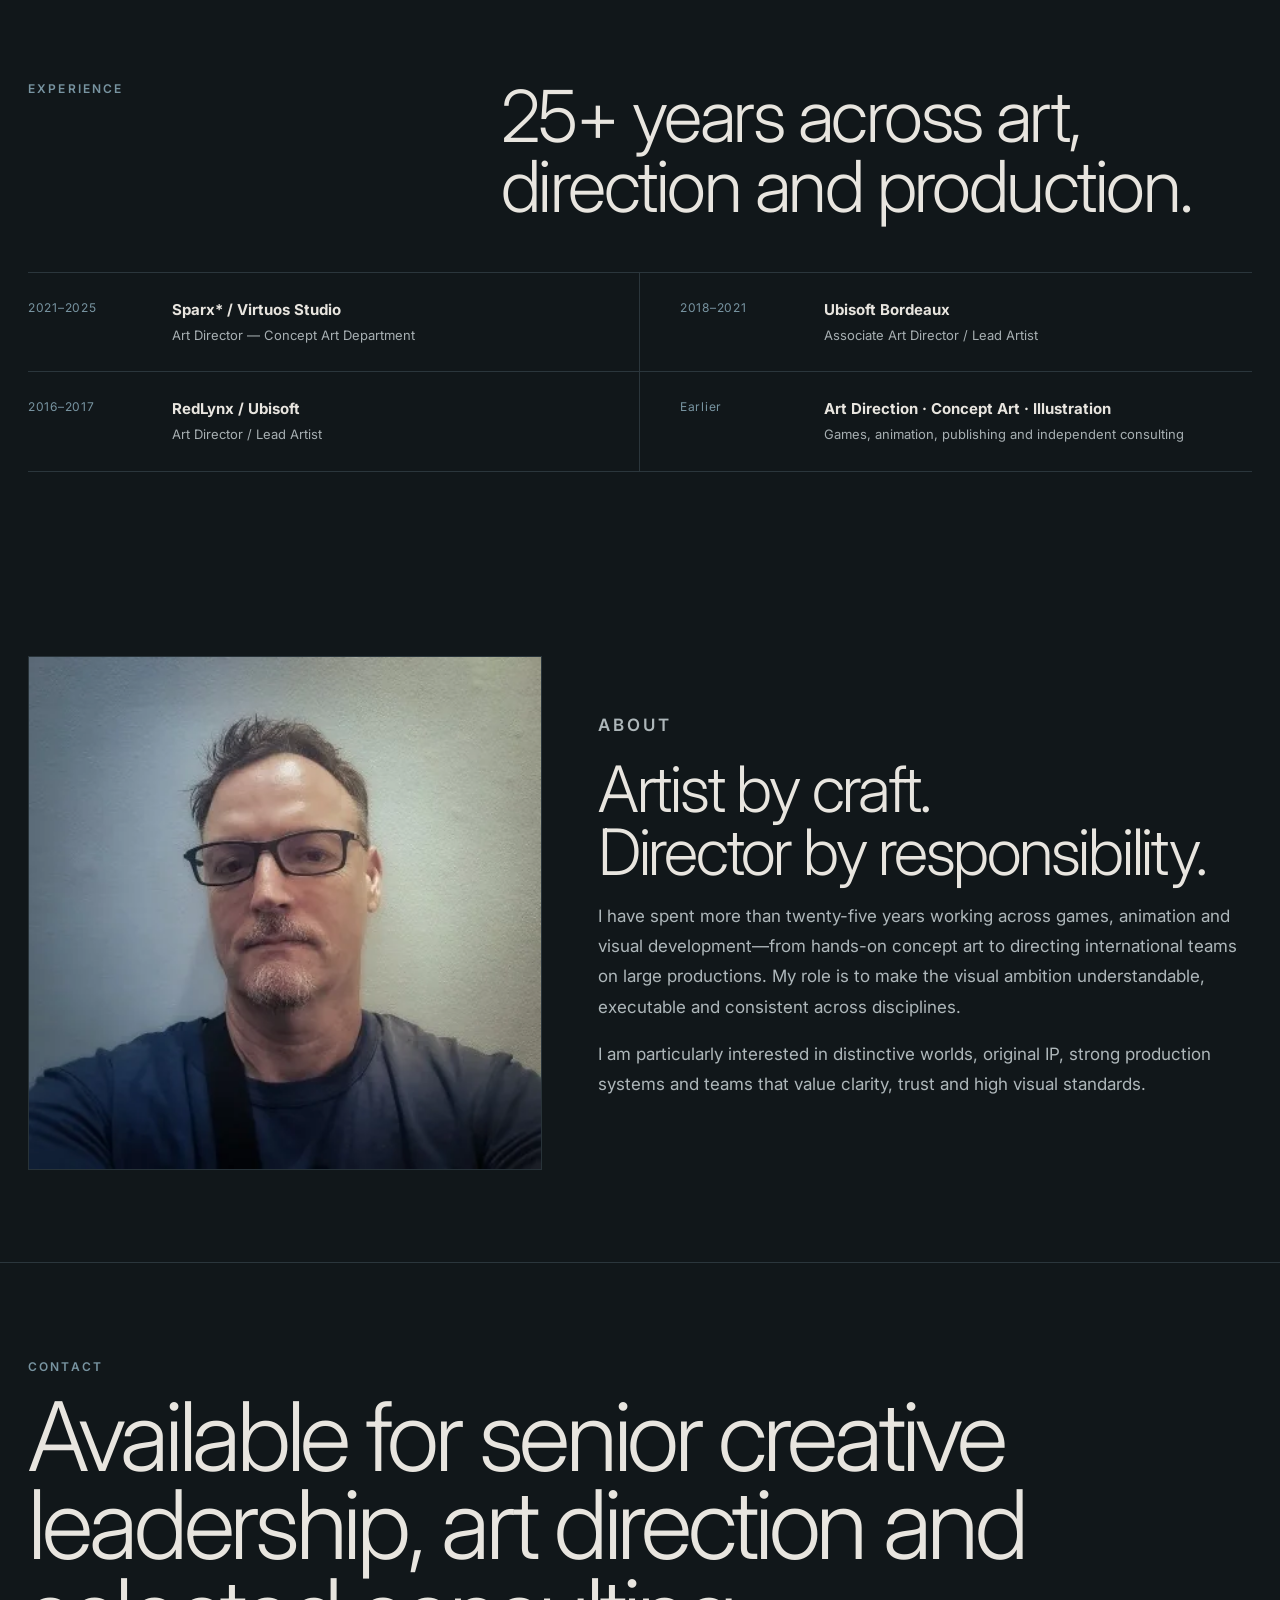
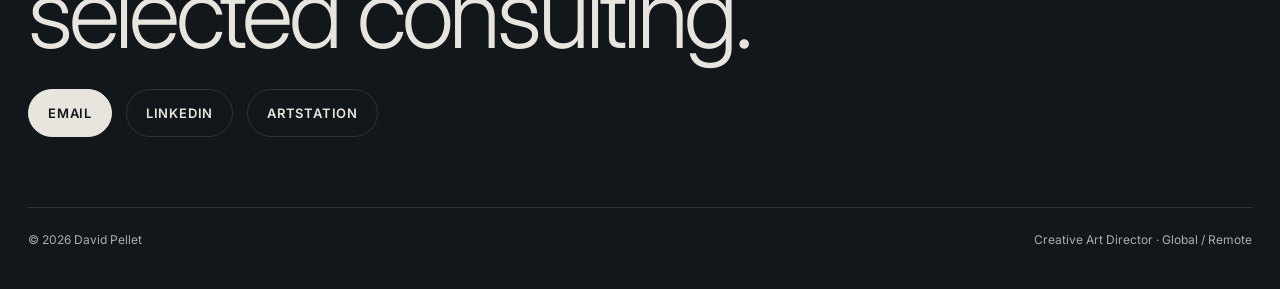
==== commit 132717ee: "Optimize portfolio images for web" ====
--- a/index.html
+++ b/index.html
@@ -33,17 +33,17 @@
 <body class="portfolio-home">
 <header class="site-header"><div class="shell nav"><a class="brand" href="#top"><strong>David Pellet</strong><span>Creative Art Director</span></a><nav class="nav-links"><a href="#work">Work</a><a href="#approach">Approach</a><a href="#experience">Experience</a><a href="#about">About</a><a class="nav-cta" href="#contact">Contact</a></nav></div></header>
 <main id="top">
-<section class="hero"><div class="shell"><div class="hero-grid"><div class="hero-copy"><p class="eyebrow">AAA Games · Original IP · Visual Development</p><h1>David<br />Pellet</h1><span class="hero-role">Creative Art Director</span><p class="hero-intro">I define distinctive worlds, build scalable visual systems and guide international teams from early creative exploration to production-ready execution.</p><div class="hero-actions"><a class="button primary" href="#work">View selected work</a></div></div><figure class="hero-visual"><img src="./assets/david-pellet-redleader-bp-garage-01.jpg" alt="Personal visual development artwork by David Pellet"></figure></div><div class="proof-strip"><div class="proof-grid"><div class="proof-item"><strong>25+ years</strong><span>Games, animation, publishing and visual development</span></div><div class="proof-item"><strong>AAA leadership</strong><span>Assassin’s Creed, Ghost Recon and international productions</span></div><div class="proof-item"><strong>Original IP</strong><span>World-building, visual canon and cross-media development</span></div><div class="proof-item"><strong>Global / Remote</strong><span>Based in Vietnam, collaborating internationally</span></div></div></div></div></section>
+<section class="hero"><div class="shell"><div class="hero-grid"><div class="hero-copy"><p class="eyebrow">AAA Games · Original IP · Visual Development</p><h1>David<br />Pellet</h1><span class="hero-role">Creative Art Director</span><p class="hero-intro">I define distinctive worlds, build scalable visual systems and guide international teams from early creative exploration to production-ready execution.</p><div class="hero-actions"><a class="button primary" href="#work">View selected work</a></div></div><figure class="hero-visual"><img src="./assets/web/david-pellet-redleader-bp-garage-01.webp" alt="Personal visual development artwork by David Pellet" loading="eager" decoding="async" fetchpriority="high"></figure></div><div class="proof-strip"><div class="proof-grid"><div class="proof-item"><strong>25+ years</strong><span>Games, animation, publishing and visual development</span></div><div class="proof-item"><strong>AAA leadership</strong><span>Assassin’s Creed, Ghost Recon and international productions</span></div><div class="proof-item"><strong>Original IP</strong><span>World-building, visual canon and cross-media development</span></div><div class="proof-item"><strong>Global / Remote</strong><span>Based in Vietnam, collaborating internationally</span></div></div></div></div></section>
 <section class="section" id="work"><div class="shell"><div class="section-head"><div><p class="eyebrow">Selected work</p></div><div><h2>Five case studies. Five complementary dimensions of creative direction.</h2><p class="section-lead">Together they demonstrate AAA art direction, original IP creation, production leadership, licensed-IP control and hands-on visual development.</p></div></div><div class="projects">
-<article class="project"><a class="project-media-link" href="wrath-of-the-druids.html" aria-label="Open Wrath of the Druids case study"><figure class="project-media-image"><img src="./assets/wrath/connacht-lackanscaul.jpg" alt="Wrath of the Druids"></figure></a><div class="project-copy"><span class="project-number">01 / AAA WORLD DIRECTION</span><h3>Wrath of the Druids</h3><p class="project-meta">Assassin’s Creed Valhalla · Ubisoft Bordeaux</p><p>Defining a distinctive ninth-century Irish territory inside an established global franchise—aligning environments, characters, props, VFX, textures and visual storytelling through production.</p><a class="text-link" href="wrath-of-the-druids.html">View case study</a></div></article>
-<article class="project"><a class="project-media-link" href="the-kib.html" aria-label="Open THE KIB case study"><figure class="project-media-image"><img src="./assets/kib/Kinobora-warehouse_final_LI.jpg" alt="THE KIB"></figure></a><div class="project-copy"><span class="project-number">02 / ORIGINAL IP</span><h3>THE KIB</h3><p class="project-meta">Independent IP · World-building · Visual canon</p><p>Building an original science-fiction property from narrative premise to a coherent visual and production system spanning world rules, environments, creatures, technology, characters and cross-media development.</p><a class="text-link" href="the-kib.html">View case study</a></div></article>
-<article class="project"><a class="project-media-link" href="ghost-recon.html" aria-label="Open Ghost Recon case study"><figure class="project-media-image"><img src="./assets/ghost-recon/petur-arnorsson-thevideogamegallery-27263-3840x2160.jpg" alt="Ghost Recon Breakpoint"></figure></a><div class="project-copy"><span class="project-number">03 / PRODUCTION LEADERSHIP</span><h3>Ghost Recon</h3><p class="project-meta">Wildlands Year 2 · Breakpoint · Ubisoft</p><p>Maintaining visual coherence across a large-scale live production while coordinating multidisciplinary teams, multiple timelines and external franchise requirements.</p><a class="text-link" href="ghost-recon.html">View case study</a></div></article>
-<article class="project"><a class="project-media-link" href="south-park-phone-destroyer.html" aria-label="Open South Park: Phone Destroyer case study"><figure class="project-media-image"><img src="./assets/south-park/david-pellet-davelhan-sp-phone-destroyer.jpg" alt="South Park Phone Destroyer"></figure></a><div class="project-copy"><span class="project-number">04 / LICENSED IP SYSTEM</span><h3>South Park</h3><p class="project-meta">Phone Destroyer · RedLynx / Ubisoft</p><p>Translating one of entertainment’s most recognizable visual identities into a scalable mobile-game production system while protecting brand fidelity, readability and approval requirements.</p><a class="text-link" href="south-park-phone-destroyer.html">View case study</a></div></article>
-<article class="project"><a class="project-media-link" href="visual-development.html" aria-label="Open Selected Visual Development case study"><figure class="project-media-image"><img src="./assets/visual-development/riverside_91.4x45.7.png" alt="Selected Visual Development — world and environment design"></figure></a><div class="project-copy"><span class="project-number">05 / HANDS-ON CRAFT</span><h3>Selected Visual Development</h3><p class="project-meta">World-Building · Environment · Vehicle Design · Consulting</p><p>Selected personal visual-development work spanning worlds, environments, vehicles and visual prototyping—the hands-on craft behind my art-direction practice.</p><a class="text-link" href="visual-development.html">View case study</a></div></article>
+<article class="project"><a class="project-media-link" href="wrath-of-the-druids.html" aria-label="Open Wrath of the Druids case study"><figure class="project-media-image"><img src="./assets/web/wrath/connacht-lackanscaul.webp" alt="Wrath of the Druids" loading="lazy" decoding="async"></figure></a><div class="project-copy"><span class="project-number">01 / AAA WORLD DIRECTION</span><h3>Wrath of the Druids</h3><p class="project-meta">Assassin’s Creed Valhalla · Ubisoft Bordeaux</p><p>Defining a distinctive ninth-century Irish territory inside an established global franchise—aligning environments, characters, props, VFX, textures and visual storytelling through production.</p><a class="text-link" href="wrath-of-the-druids.html">View case study</a></div></article>
+<article class="project"><a class="project-media-link" href="the-kib.html" aria-label="Open THE KIB case study"><figure class="project-media-image"><img src="./assets/web/kib/Kinobora-warehouse_final_LI.webp" alt="THE KIB" loading="lazy" decoding="async"></figure></a><div class="project-copy"><span class="project-number">02 / ORIGINAL IP</span><h3>THE KIB</h3><p class="project-meta">Independent IP · World-building · Visual canon</p><p>Building an original science-fiction property from narrative premise to a coherent visual and production system spanning world rules, environments, creatures, technology, characters and cross-media development.</p><a class="text-link" href="the-kib.html">View case study</a></div></article>
+<article class="project"><a class="project-media-link" href="ghost-recon.html" aria-label="Open Ghost Recon case study"><figure class="project-media-image"><img src="./assets/web/ghost-recon/petur-arnorsson-thevideogamegallery-27263-3840x2160.webp" alt="Ghost Recon Breakpoint" loading="lazy" decoding="async"></figure></a><div class="project-copy"><span class="project-number">03 / PRODUCTION LEADERSHIP</span><h3>Ghost Recon</h3><p class="project-meta">Wildlands Year 2 · Breakpoint · Ubisoft</p><p>Maintaining visual coherence across a large-scale live production while coordinating multidisciplinary teams, multiple timelines and external franchise requirements.</p><a class="text-link" href="ghost-recon.html">View case study</a></div></article>
+<article class="project"><a class="project-media-link" href="south-park-phone-destroyer.html" aria-label="Open South Park: Phone Destroyer case study"><figure class="project-media-image"><img src="./assets/web/south-park/david-pellet-davelhan-sp-phone-destroyer.webp" alt="South Park Phone Destroyer" loading="lazy" decoding="async"></figure></a><div class="project-copy"><span class="project-number">04 / LICENSED IP SYSTEM</span><h3>South Park</h3><p class="project-meta">Phone Destroyer · RedLynx / Ubisoft</p><p>Translating one of entertainment’s most recognizable visual identities into a scalable mobile-game production system while protecting brand fidelity, readability and approval requirements.</p><a class="text-link" href="south-park-phone-destroyer.html">View case study</a></div></article>
+<article class="project"><a class="project-media-link" href="visual-development.html" aria-label="Open Selected Visual Development case study"><figure class="project-media-image"><img src="./assets/web/visual-development/riverside_91.4x45.7.webp" alt="Selected Visual Development — world and environment design" loading="lazy" decoding="async"></figure></a><div class="project-copy"><span class="project-number">05 / HANDS-ON CRAFT</span><h3>Selected Visual Development</h3><p class="project-meta">World-Building · Environment · Vehicle Design · Consulting</p><p>Selected personal visual-development work spanning worlds, environments, vehicles and visual prototyping—the hands-on craft behind my art-direction practice.</p><a class="text-link" href="visual-development.html">View case study</a></div></article>
 </div></div></section>
 <section class="section" id="approach"><div class="shell"><div class="section-head"><div><p class="eyebrow">Approach</p></div><div><h2>Define. Align. Deliver.</h2><p class="section-lead">Art direction is a production system: a clear visual promise, shared language and decisions that survive contact with schedules, technology and multidisciplinary teams.</p></div></div><div class="approach-grid"><div class="approach-card"><span class="index">01</span><h3>Define</h3><p>Establish the visual thesis, emotional promise, references, quality bar and boundaries that make a world recognizable.</p></div><div class="approach-card"><span class="index">02</span><h3>Align</h3><p>Translate the same vision for concept, environment, characters, lighting, VFX, materials, tech art, design and production.</p></div><div class="approach-card"><span class="index">03</span><h3>Deliver</h3><p>Review, prioritize and iterate with teams until the final experience retains the original intent under production constraints.</p></div></div></div></section>
 <section class="section" id="experience"><div class="shell"><div class="section-head"><div><p class="eyebrow">Experience</p></div><div><h2>25+ years across art, direction and production.</h2></div></div><div class="experience"><div class="experience-row"><time>2021–2025</time><div><strong>Sparx* / Virtuos Studio</strong><span>Art Director — Concept Art Department</span></div></div><div class="experience-row"><time>2018–2021</time><div><strong>Ubisoft Bordeaux</strong><span>Associate Art Director / Lead Artist</span></div></div><div class="experience-row"><time>2016–2017</time><div><strong>RedLynx / Ubisoft</strong><span>Art Director / Lead Artist</span></div></div><div class="experience-row"><time>Earlier</time><div><strong>Art Direction · Concept Art · Illustration</strong><span>Games, animation, publishing and independent consulting</span></div></div></div></div></section>
-<section class="section" id="about"><div class="shell about-grid"><figure class="portrait-slot"><img src="./assets/1768736480189.jpeg" alt="Portrait of David Pellet"></figure><div class="about-copy"><p class="eyebrow">About</p><h2>Artist by craft.<br />Director by responsibility.</h2><p>I have spent more than twenty-five years working across games, animation and visual development—from hands-on concept art to directing international teams on large productions. My role is to make the visual ambition understandable, executable and consistent across disciplines.</p><p>I am particularly interested in distinctive worlds, original IP, strong production systems and teams that value clarity, trust and high visual standards.</p></div></div></section>
+<section class="section" id="about"><div class="shell about-grid"><figure class="portrait-slot"><img src="./assets/web/1768736480189.webp" alt="Portrait of David Pellet" loading="lazy" decoding="async"></figure><div class="about-copy"><p class="eyebrow">About</p><h2>Artist by craft.<br />Director by responsibility.</h2><p>I have spent more than twenty-five years working across games, animation and visual development—from hands-on concept art to directing international teams on large productions. My role is to make the visual ambition understandable, executable and consistent across disciplines.</p><p>I am particularly interested in distinctive worlds, original IP, strong production systems and teams that value clarity, trust and high visual standards.</p></div></div></section>
 <section class="contact" id="contact"><div class="shell"><p class="eyebrow">Contact</p><h2>Available for senior creative leadership, art direction and selected consulting.</h2><div class="contact-links"><a class="button primary" href="mailto:davidpellet@gmail.com">Email</a><a class="button" href="https://www.linkedin.com/in/davidpellet/">LinkedIn</a><a class="button" href="https://www.artstation.com/davelhan">ArtStation</a></div><footer><span>© 2026 David Pellet</span><span>Creative Art Director · Global / Remote</span></footer></div></section>
 </main>
 </body>
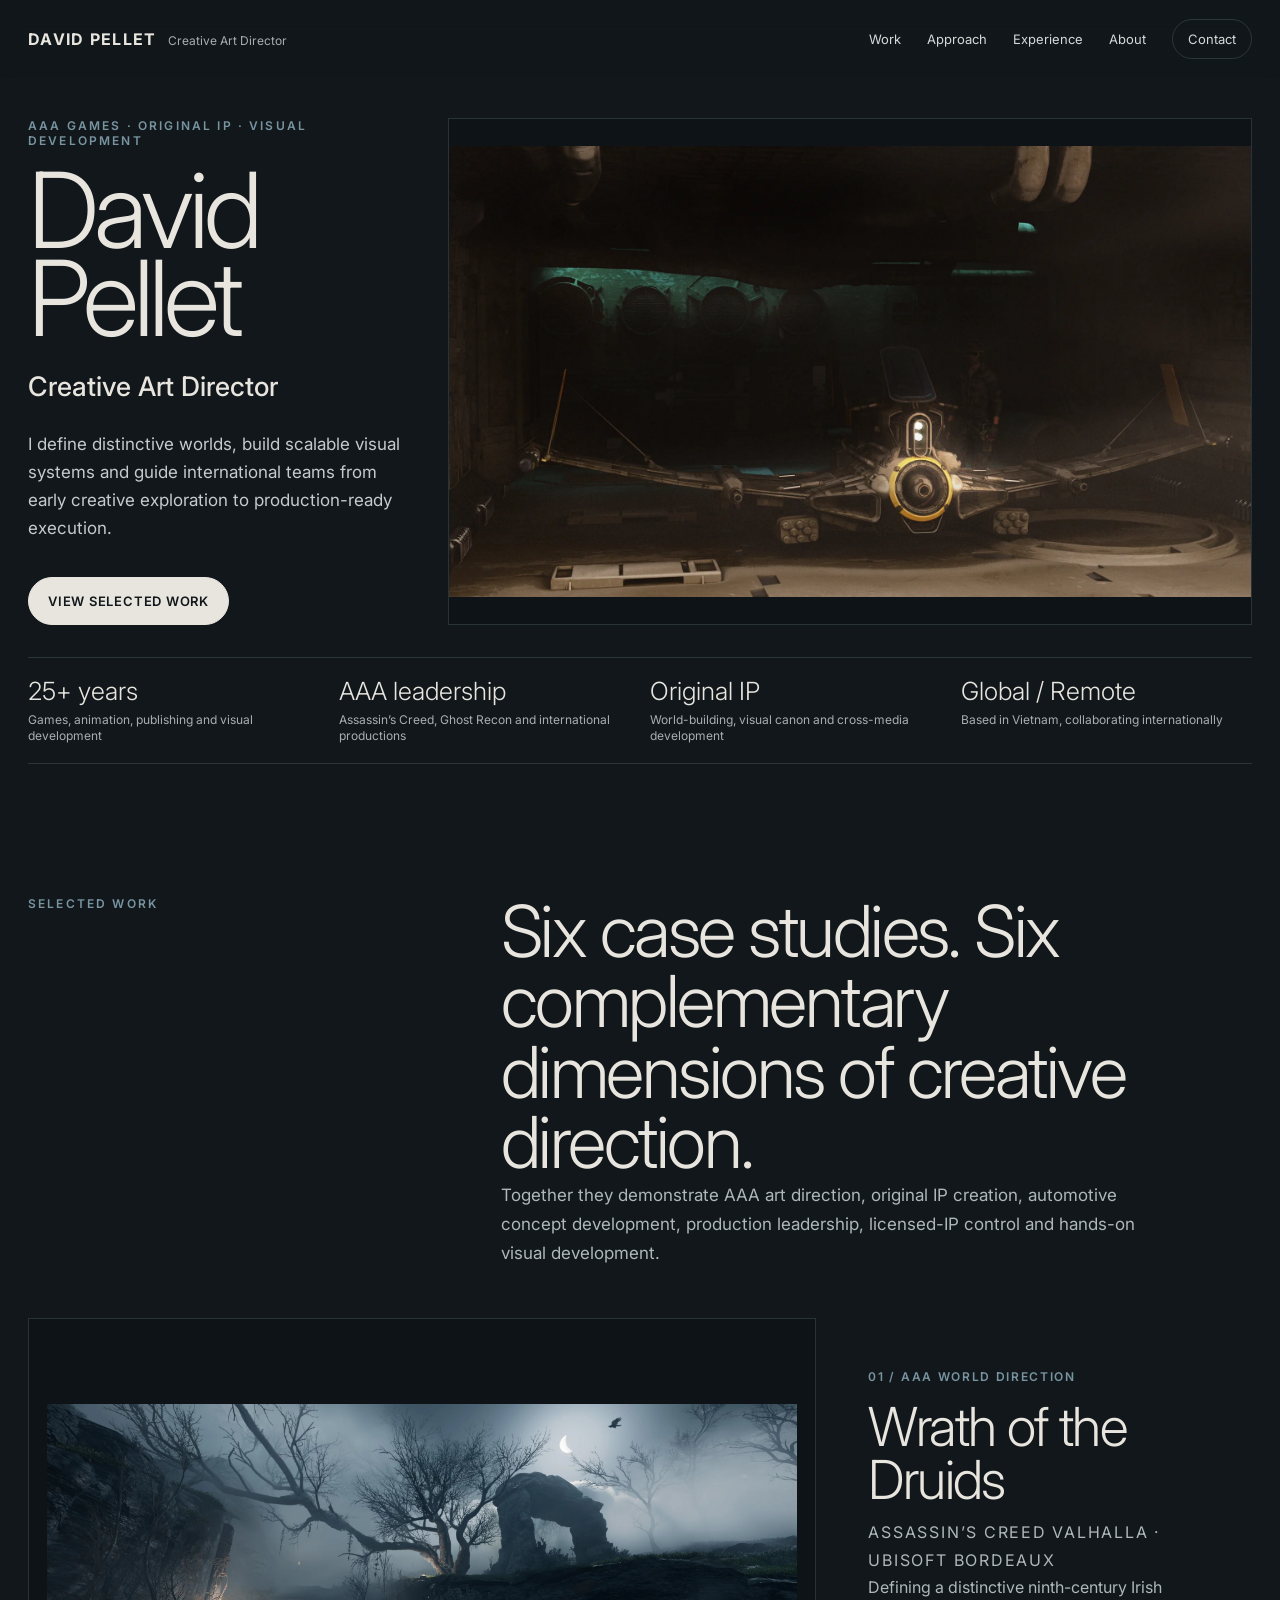
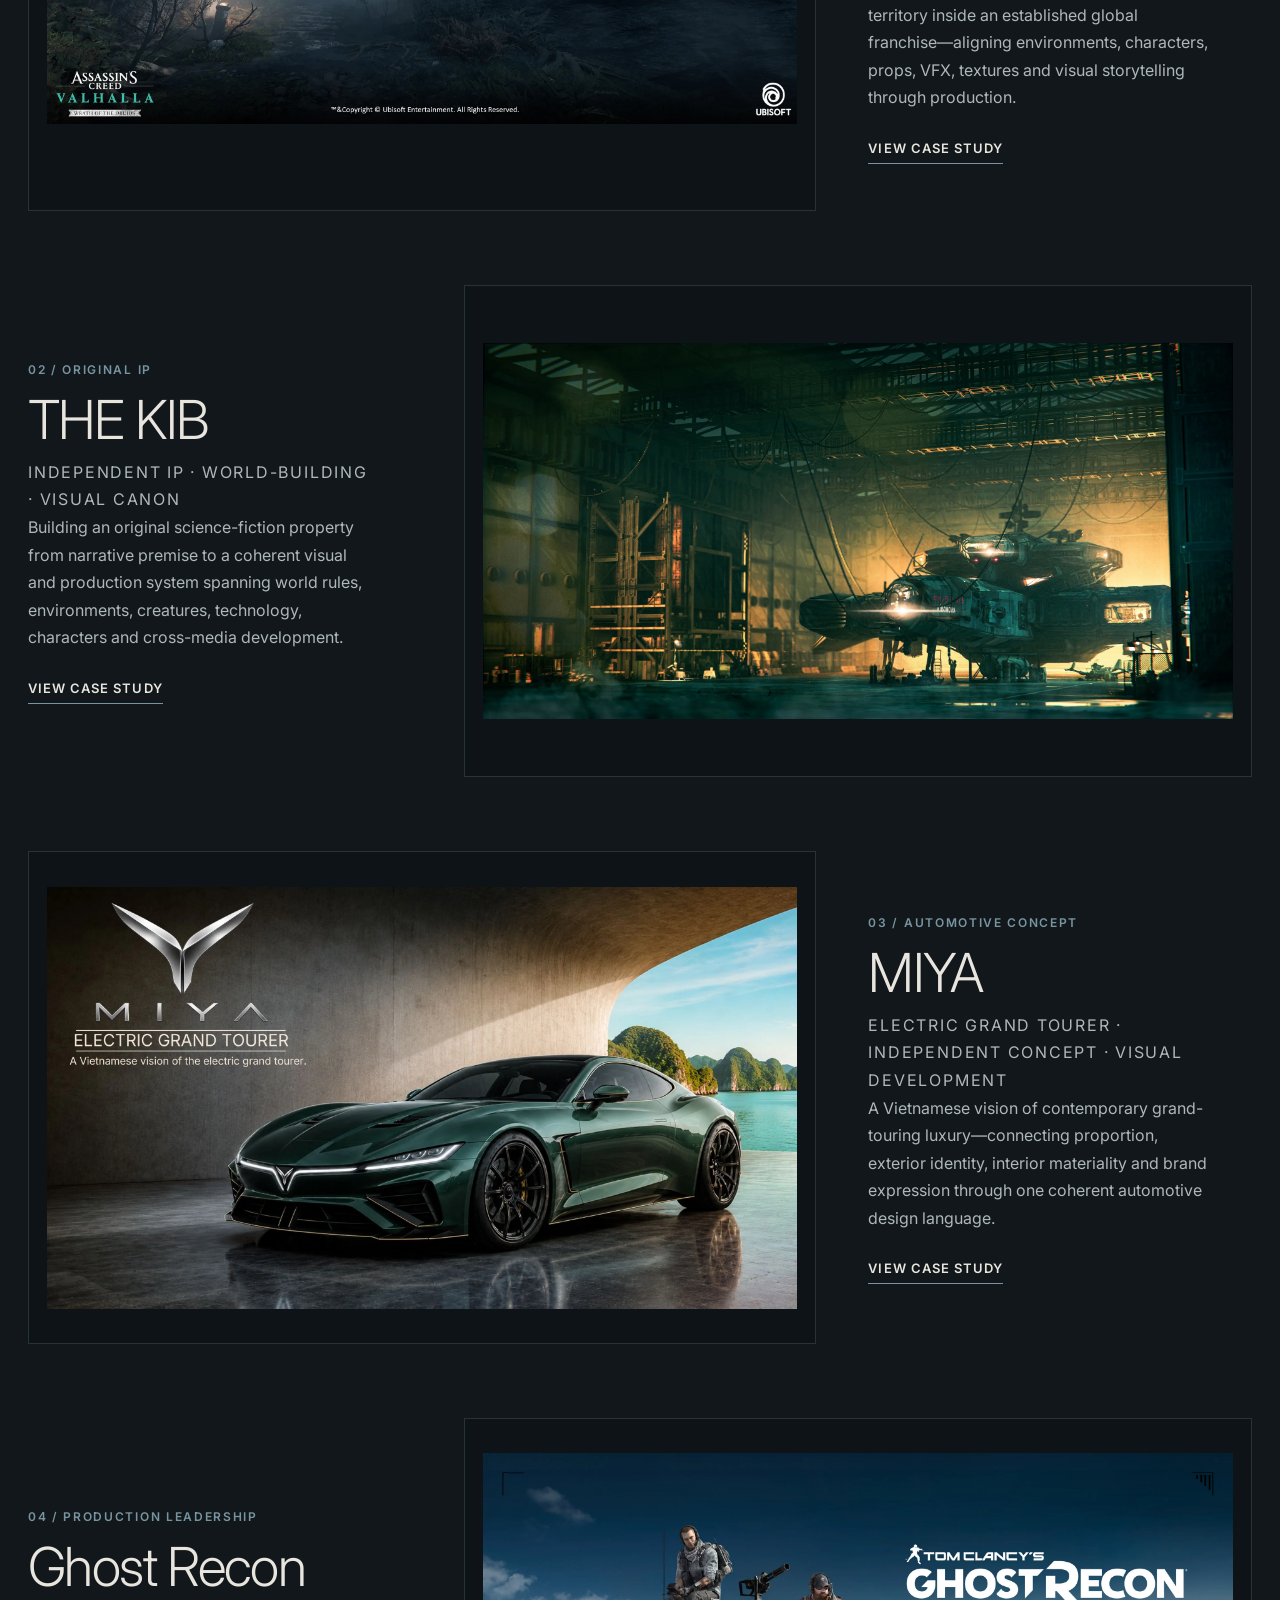
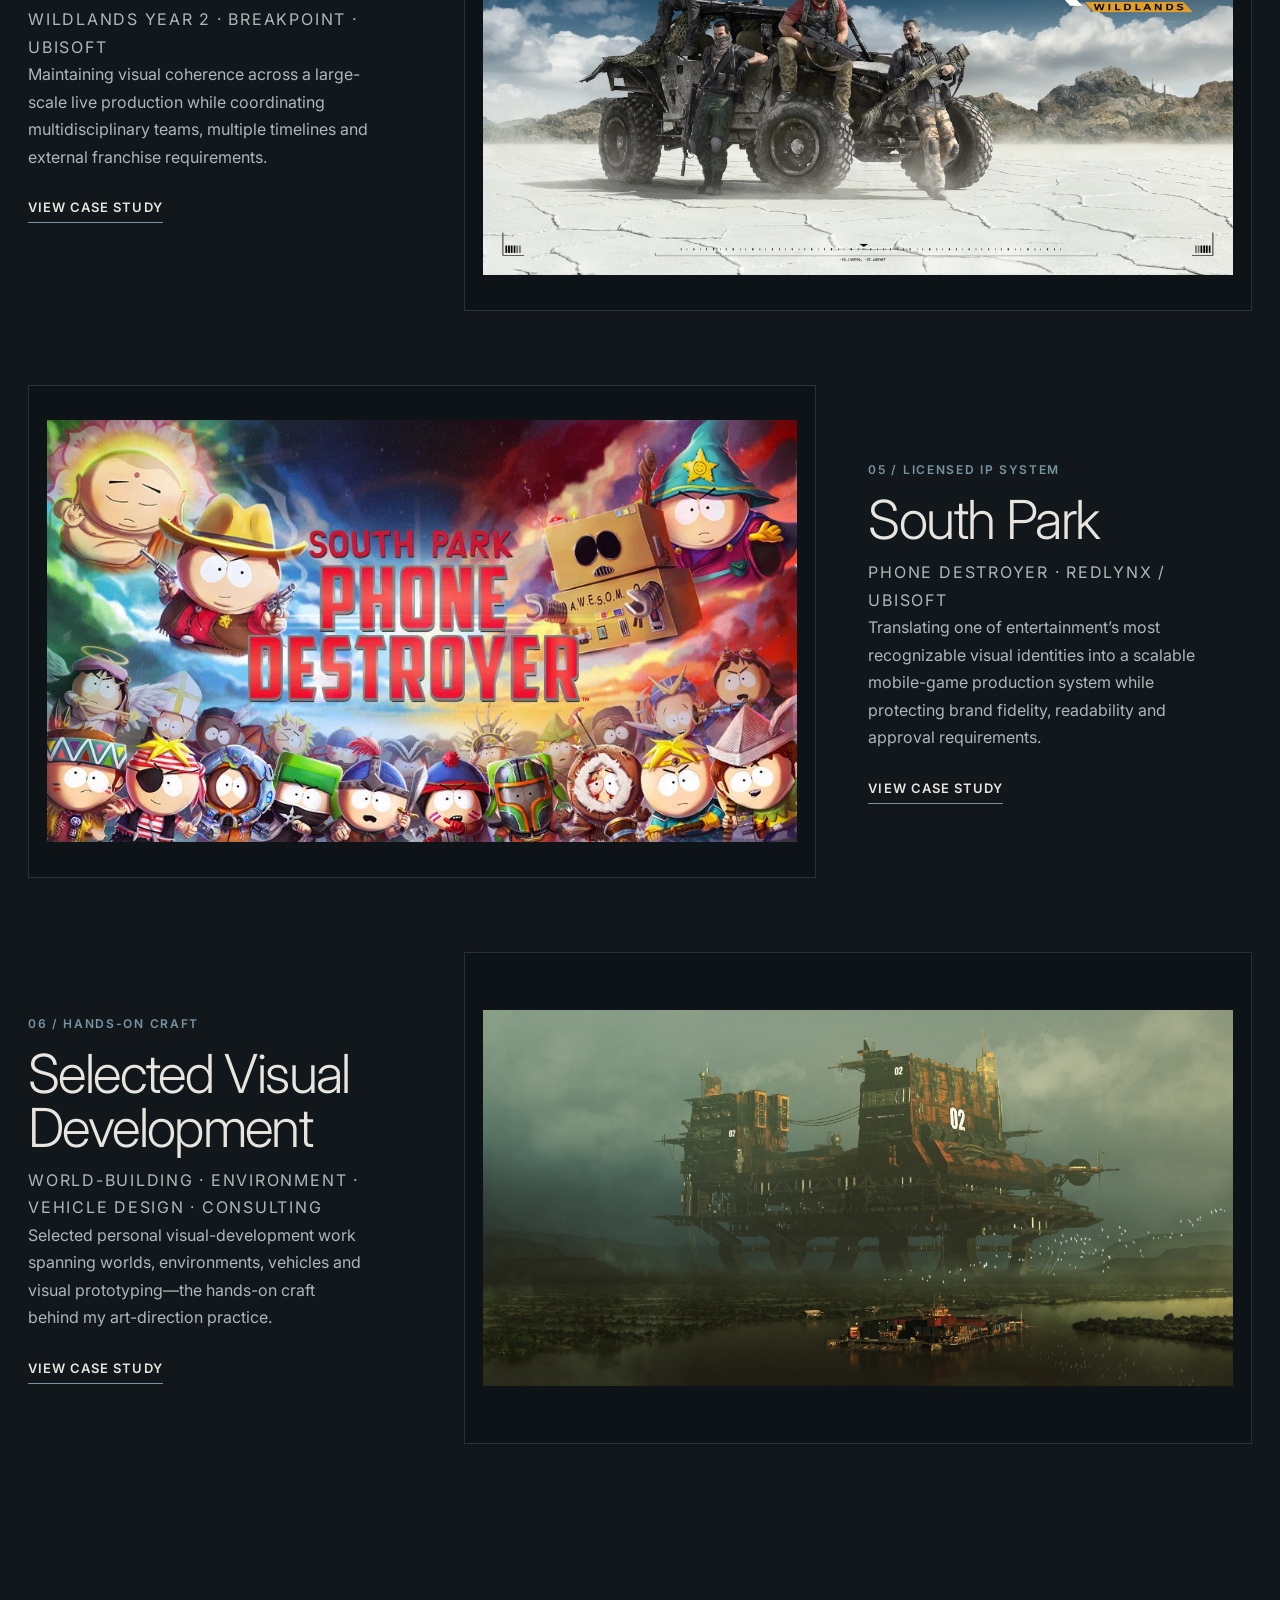
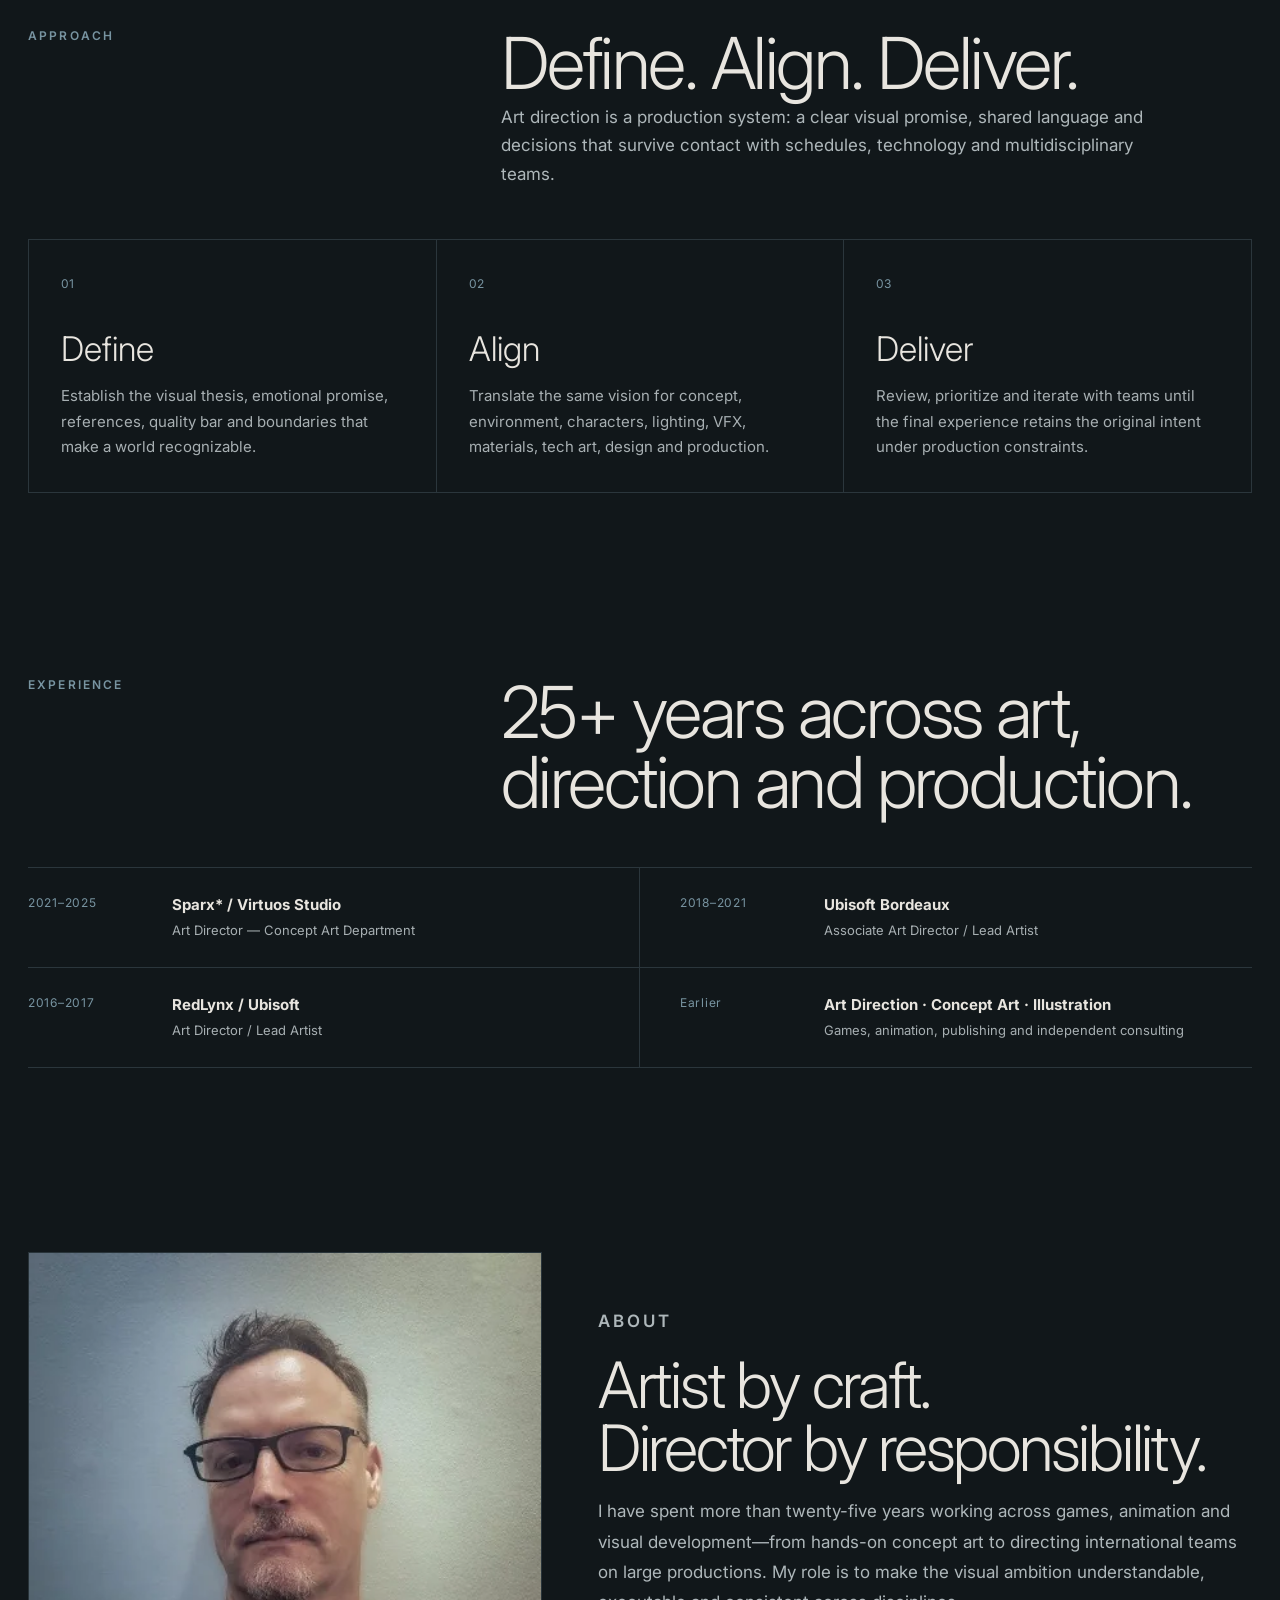
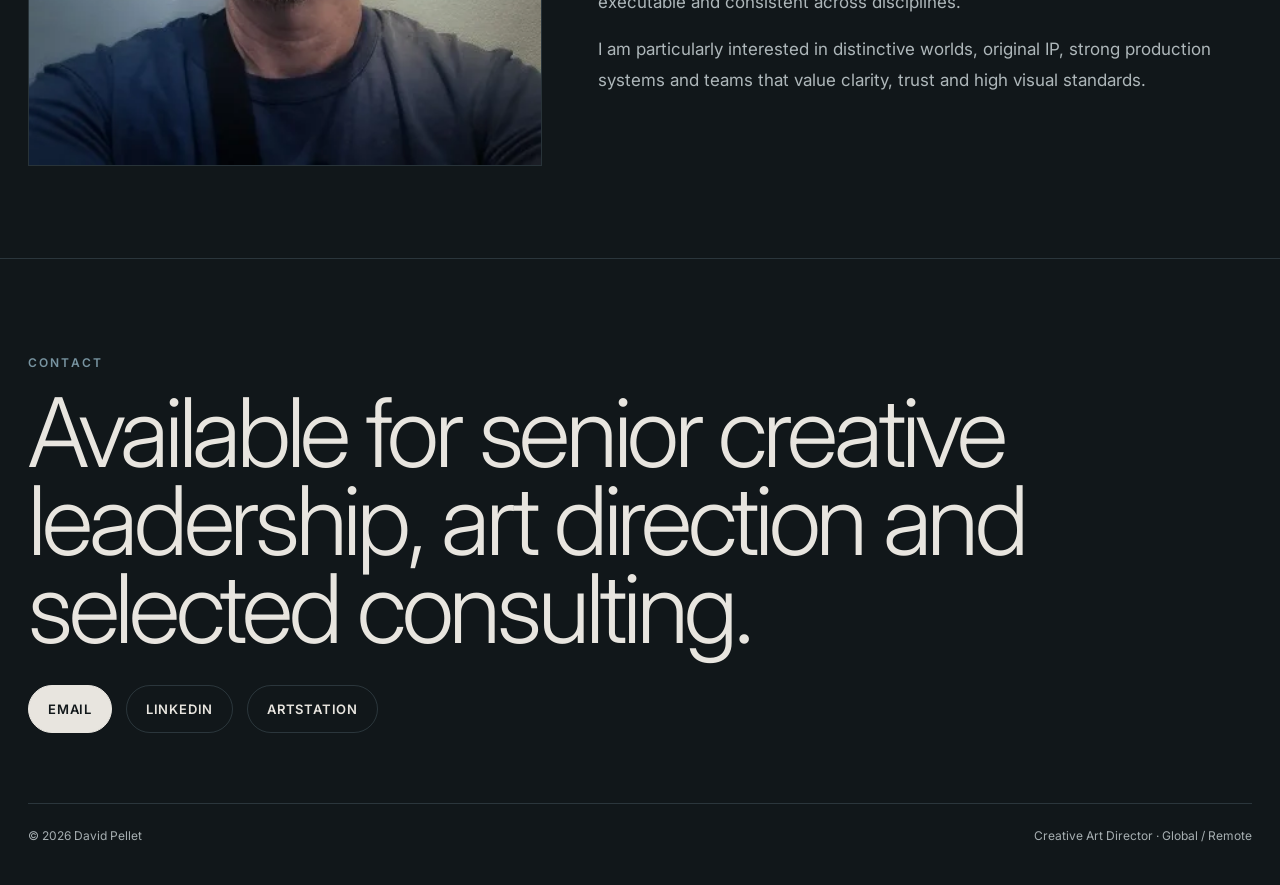
==== commit cda940ef: "Add MIYA to portfolio homepage" ====
--- a/index.html
+++ b/index.html
@@ -34,12 +34,13 @@
 <header class="site-header"><div class="shell nav"><a class="brand" href="#top"><strong>David Pellet</strong><span>Creative Art Director</span></a><nav class="nav-links"><a href="#work">Work</a><a href="#approach">Approach</a><a href="#experience">Experience</a><a href="#about">About</a><a class="nav-cta" href="#contact">Contact</a></nav></div></header>
 <main id="top">
 <section class="hero"><div class="shell"><div class="hero-grid"><div class="hero-copy"><p class="eyebrow">AAA Games · Original IP · Visual Development</p><h1>David<br />Pellet</h1><span class="hero-role">Creative Art Director</span><p class="hero-intro">I define distinctive worlds, build scalable visual systems and guide international teams from early creative exploration to production-ready execution.</p><div class="hero-actions"><a class="button primary" href="#work">View selected work</a></div></div><figure class="hero-visual"><img src="./assets/web/david-pellet-redleader-bp-garage-01.webp" alt="Personal visual development artwork by David Pellet" loading="eager" decoding="async" fetchpriority="high"></figure></div><div class="proof-strip"><div class="proof-grid"><div class="proof-item"><strong>25+ years</strong><span>Games, animation, publishing and visual development</span></div><div class="proof-item"><strong>AAA leadership</strong><span>Assassin’s Creed, Ghost Recon and international productions</span></div><div class="proof-item"><strong>Original IP</strong><span>World-building, visual canon and cross-media development</span></div><div class="proof-item"><strong>Global / Remote</strong><span>Based in Vietnam, collaborating internationally</span></div></div></div></div></section>
-<section class="section" id="work"><div class="shell"><div class="section-head"><div><p class="eyebrow">Selected work</p></div><div><h2>Five case studies. Five complementary dimensions of creative direction.</h2><p class="section-lead">Together they demonstrate AAA art direction, original IP creation, production leadership, licensed-IP control and hands-on visual development.</p></div></div><div class="projects">
+<section class="section" id="work"><div class="shell"><div class="section-head"><div><p class="eyebrow">Selected work</p></div><div><h2>Six case studies. Six complementary dimensions of creative direction.</h2><p class="section-lead">Together they demonstrate AAA art direction, original IP creation, automotive concept development, production leadership, licensed-IP control and hands-on visual development.</p></div></div><div class="projects">
 <article class="project"><a class="project-media-link" href="wrath-of-the-druids.html" aria-label="Open Wrath of the Druids case study"><figure class="project-media-image"><img src="./assets/web/wrath/connacht-lackanscaul.webp" alt="Wrath of the Druids" loading="lazy" decoding="async"></figure></a><div class="project-copy"><span class="project-number">01 / AAA WORLD DIRECTION</span><h3>Wrath of the Druids</h3><p class="project-meta">Assassin’s Creed Valhalla · Ubisoft Bordeaux</p><p>Defining a distinctive ninth-century Irish territory inside an established global franchise—aligning environments, characters, props, VFX, textures and visual storytelling through production.</p><a class="text-link" href="wrath-of-the-druids.html">View case study</a></div></article>
 <article class="project"><a class="project-media-link" href="the-kib.html" aria-label="Open THE KIB case study"><figure class="project-media-image"><img src="./assets/web/kib/Kinobora-warehouse_final_LI.webp" alt="THE KIB" loading="lazy" decoding="async"></figure></a><div class="project-copy"><span class="project-number">02 / ORIGINAL IP</span><h3>THE KIB</h3><p class="project-meta">Independent IP · World-building · Visual canon</p><p>Building an original science-fiction property from narrative premise to a coherent visual and production system spanning world rules, environments, creatures, technology, characters and cross-media development.</p><a class="text-link" href="the-kib.html">View case study</a></div></article>
-<article class="project"><a class="project-media-link" href="ghost-recon.html" aria-label="Open Ghost Recon case study"><figure class="project-media-image"><img src="./assets/web/ghost-recon/petur-arnorsson-thevideogamegallery-27263-3840x2160.webp" alt="Ghost Recon Breakpoint" loading="lazy" decoding="async"></figure></a><div class="project-copy"><span class="project-number">03 / PRODUCTION LEADERSHIP</span><h3>Ghost Recon</h3><p class="project-meta">Wildlands Year 2 · Breakpoint · Ubisoft</p><p>Maintaining visual coherence across a large-scale live production while coordinating multidisciplinary teams, multiple timelines and external franchise requirements.</p><a class="text-link" href="ghost-recon.html">View case study</a></div></article>
-<article class="project"><a class="project-media-link" href="south-park-phone-destroyer.html" aria-label="Open South Park: Phone Destroyer case study"><figure class="project-media-image"><img src="./assets/web/south-park/david-pellet-davelhan-sp-phone-destroyer.webp" alt="South Park Phone Destroyer" loading="lazy" decoding="async"></figure></a><div class="project-copy"><span class="project-number">04 / LICENSED IP SYSTEM</span><h3>South Park</h3><p class="project-meta">Phone Destroyer · RedLynx / Ubisoft</p><p>Translating one of entertainment’s most recognizable visual identities into a scalable mobile-game production system while protecting brand fidelity, readability and approval requirements.</p><a class="text-link" href="south-park-phone-destroyer.html">View case study</a></div></article>
-<article class="project"><a class="project-media-link" href="visual-development.html" aria-label="Open Selected Visual Development case study"><figure class="project-media-image"><img src="./assets/web/visual-development/riverside_91.4x45.7.webp" alt="Selected Visual Development — world and environment design" loading="lazy" decoding="async"></figure></a><div class="project-copy"><span class="project-number">05 / HANDS-ON CRAFT</span><h3>Selected Visual Development</h3><p class="project-meta">World-Building · Environment · Vehicle Design · Consulting</p><p>Selected personal visual-development work spanning worlds, environments, vehicles and visual prototyping—the hands-on craft behind my art-direction practice.</p><a class="text-link" href="visual-development.html">View case study</a></div></article>
+<article class="project"><a class="project-media-link" href="miya.html" aria-label="Open MIYA Electric Grand Tourer case study"><figure class="project-media-image"><img src="./assets/web/MIYA/MIYA-EGT-Project-1.webp" alt="MIYA Electric Grand Tourer" loading="lazy" decoding="async"></figure></a><div class="project-copy"><span class="project-number">03 / AUTOMOTIVE CONCEPT</span><h3>MIYA</h3><p class="project-meta">Electric Grand Tourer · Independent Concept · Visual Development</p><p>A Vietnamese vision of contemporary grand-touring luxury—connecting proportion, exterior identity, interior materiality and brand expression through one coherent automotive design language.</p><a class="text-link" href="miya.html">View case study</a></div></article>
+<article class="project"><a class="project-media-link" href="ghost-recon.html" aria-label="Open Ghost Recon case study"><figure class="project-media-image"><img src="./assets/web/ghost-recon/petur-arnorsson-thevideogamegallery-27263-3840x2160.webp" alt="Ghost Recon Breakpoint" loading="lazy" decoding="async"></figure></a><div class="project-copy"><span class="project-number">04 / PRODUCTION LEADERSHIP</span><h3>Ghost Recon</h3><p class="project-meta">Wildlands Year 2 · Breakpoint · Ubisoft</p><p>Maintaining visual coherence across a large-scale live production while coordinating multidisciplinary teams, multiple timelines and external franchise requirements.</p><a class="text-link" href="ghost-recon.html">View case study</a></div></article>
+<article class="project"><a class="project-media-link" href="south-park-phone-destroyer.html" aria-label="Open South Park: Phone Destroyer case study"><figure class="project-media-image"><img src="./assets/web/south-park/david-pellet-davelhan-sp-phone-destroyer.webp" alt="South Park Phone Destroyer" loading="lazy" decoding="async"></figure></a><div class="project-copy"><span class="project-number">05 / LICENSED IP SYSTEM</span><h3>South Park</h3><p class="project-meta">Phone Destroyer · RedLynx / Ubisoft</p><p>Translating one of entertainment’s most recognizable visual identities into a scalable mobile-game production system while protecting brand fidelity, readability and approval requirements.</p><a class="text-link" href="south-park-phone-destroyer.html">View case study</a></div></article>
+<article class="project"><a class="project-media-link" href="visual-development.html" aria-label="Open Selected Visual Development case study"><figure class="project-media-image"><img src="./assets/web/visual-development/riverside_91.4x45.7.webp" alt="Selected Visual Development — world and environment design" loading="lazy" decoding="async"></figure></a><div class="project-copy"><span class="project-number">06 / HANDS-ON CRAFT</span><h3>Selected Visual Development</h3><p class="project-meta">World-Building · Environment · Vehicle Design · Consulting</p><p>Selected personal visual-development work spanning worlds, environments, vehicles and visual prototyping—the hands-on craft behind my art-direction practice.</p><a class="text-link" href="visual-development.html">View case study</a></div></article>
 </div></div></section>
 <section class="section" id="approach"><div class="shell"><div class="section-head"><div><p class="eyebrow">Approach</p></div><div><h2>Define. Align. Deliver.</h2><p class="section-lead">Art direction is a production system: a clear visual promise, shared language and decisions that survive contact with schedules, technology and multidisciplinary teams.</p></div></div><div class="approach-grid"><div class="approach-card"><span class="index">01</span><h3>Define</h3><p>Establish the visual thesis, emotional promise, references, quality bar and boundaries that make a world recognizable.</p></div><div class="approach-card"><span class="index">02</span><h3>Align</h3><p>Translate the same vision for concept, environment, characters, lighting, VFX, materials, tech art, design and production.</p></div><div class="approach-card"><span class="index">03</span><h3>Deliver</h3><p>Review, prioritize and iterate with teams until the final experience retains the original intent under production constraints.</p></div></div></div></section>
 <section class="section" id="experience"><div class="shell"><div class="section-head"><div><p class="eyebrow">Experience</p></div><div><h2>25+ years across art, direction and production.</h2></div></div><div class="experience"><div class="experience-row"><time>2021–2025</time><div><strong>Sparx* / Virtuos Studio</strong><span>Art Director — Concept Art Department</span></div></div><div class="experience-row"><time>2018–2021</time><div><strong>Ubisoft Bordeaux</strong><span>Associate Art Director / Lead Artist</span></div></div><div class="experience-row"><time>2016–2017</time><div><strong>RedLynx / Ubisoft</strong><span>Art Director / Lead Artist</span></div></div><div class="experience-row"><time>Earlier</time><div><strong>Art Direction · Concept Art · Illustration</strong><span>Games, animation, publishing and independent consulting</span></div></div></div></div></section>
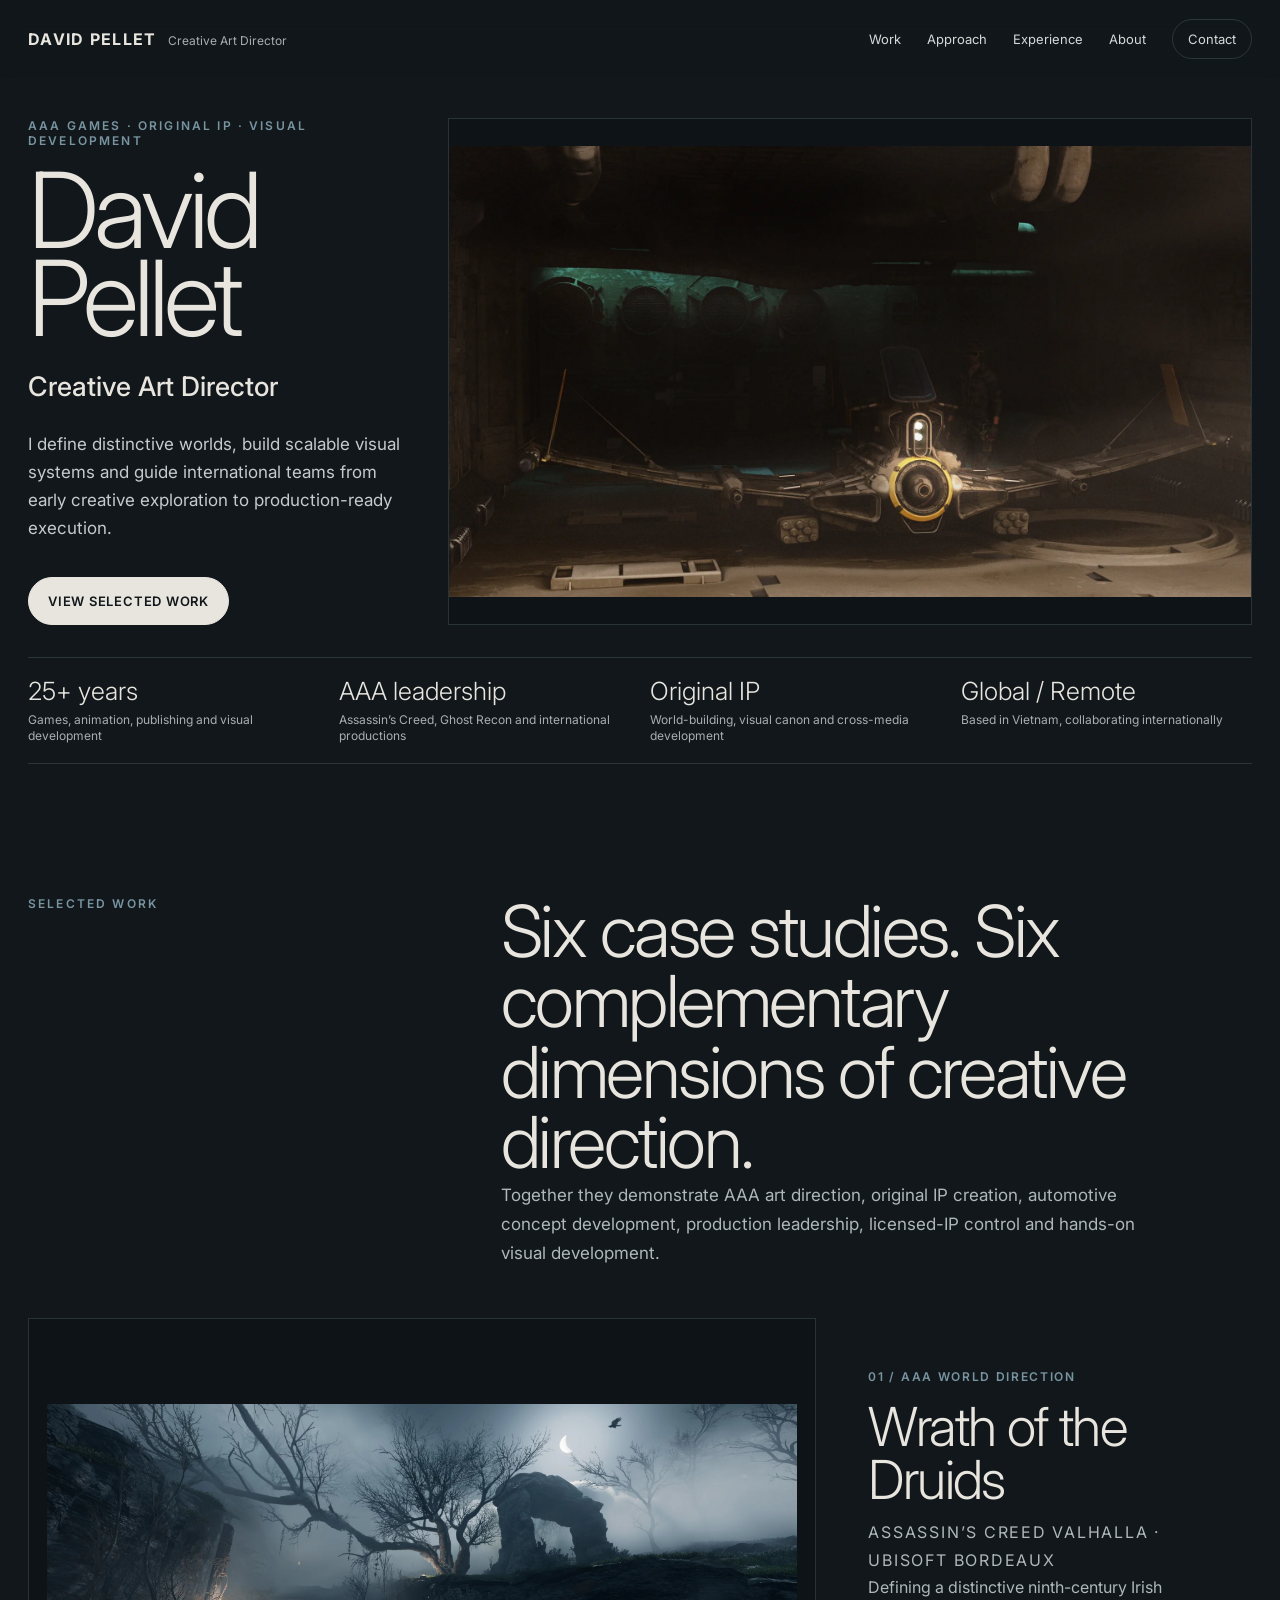
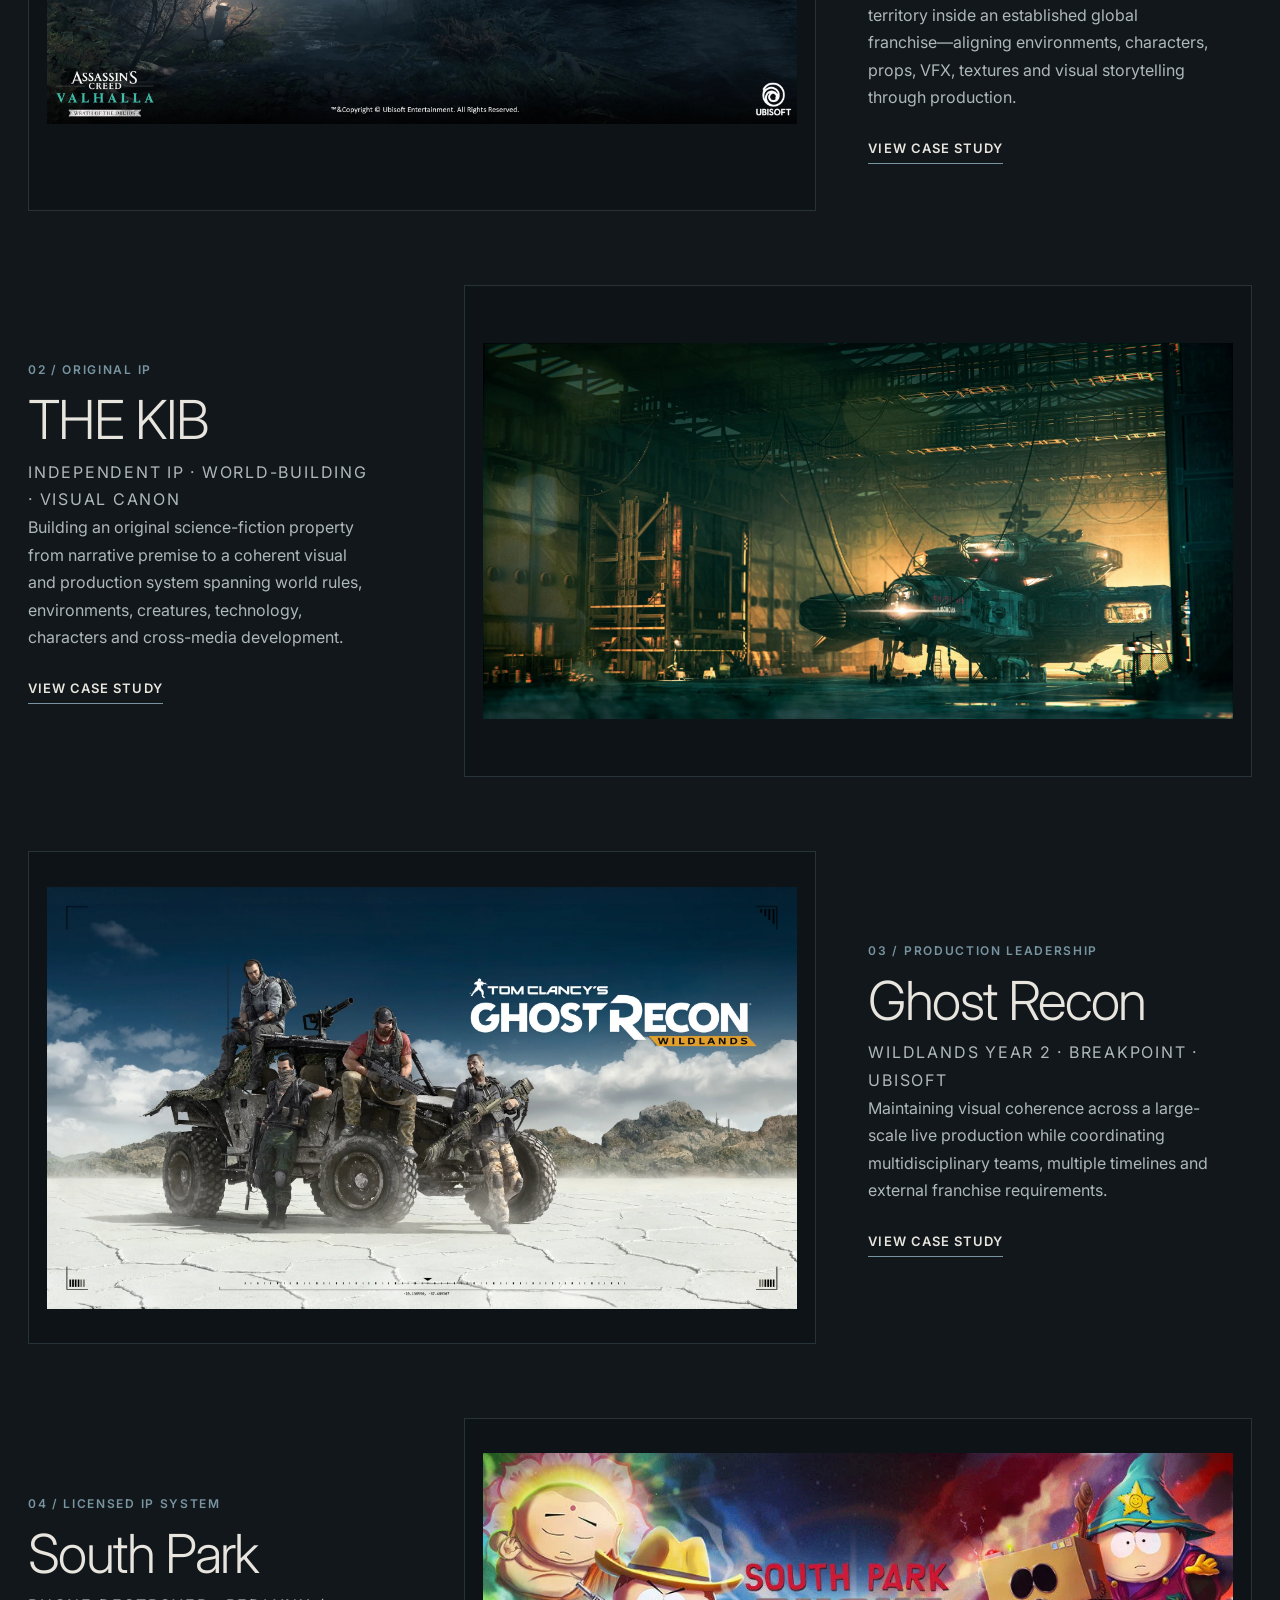
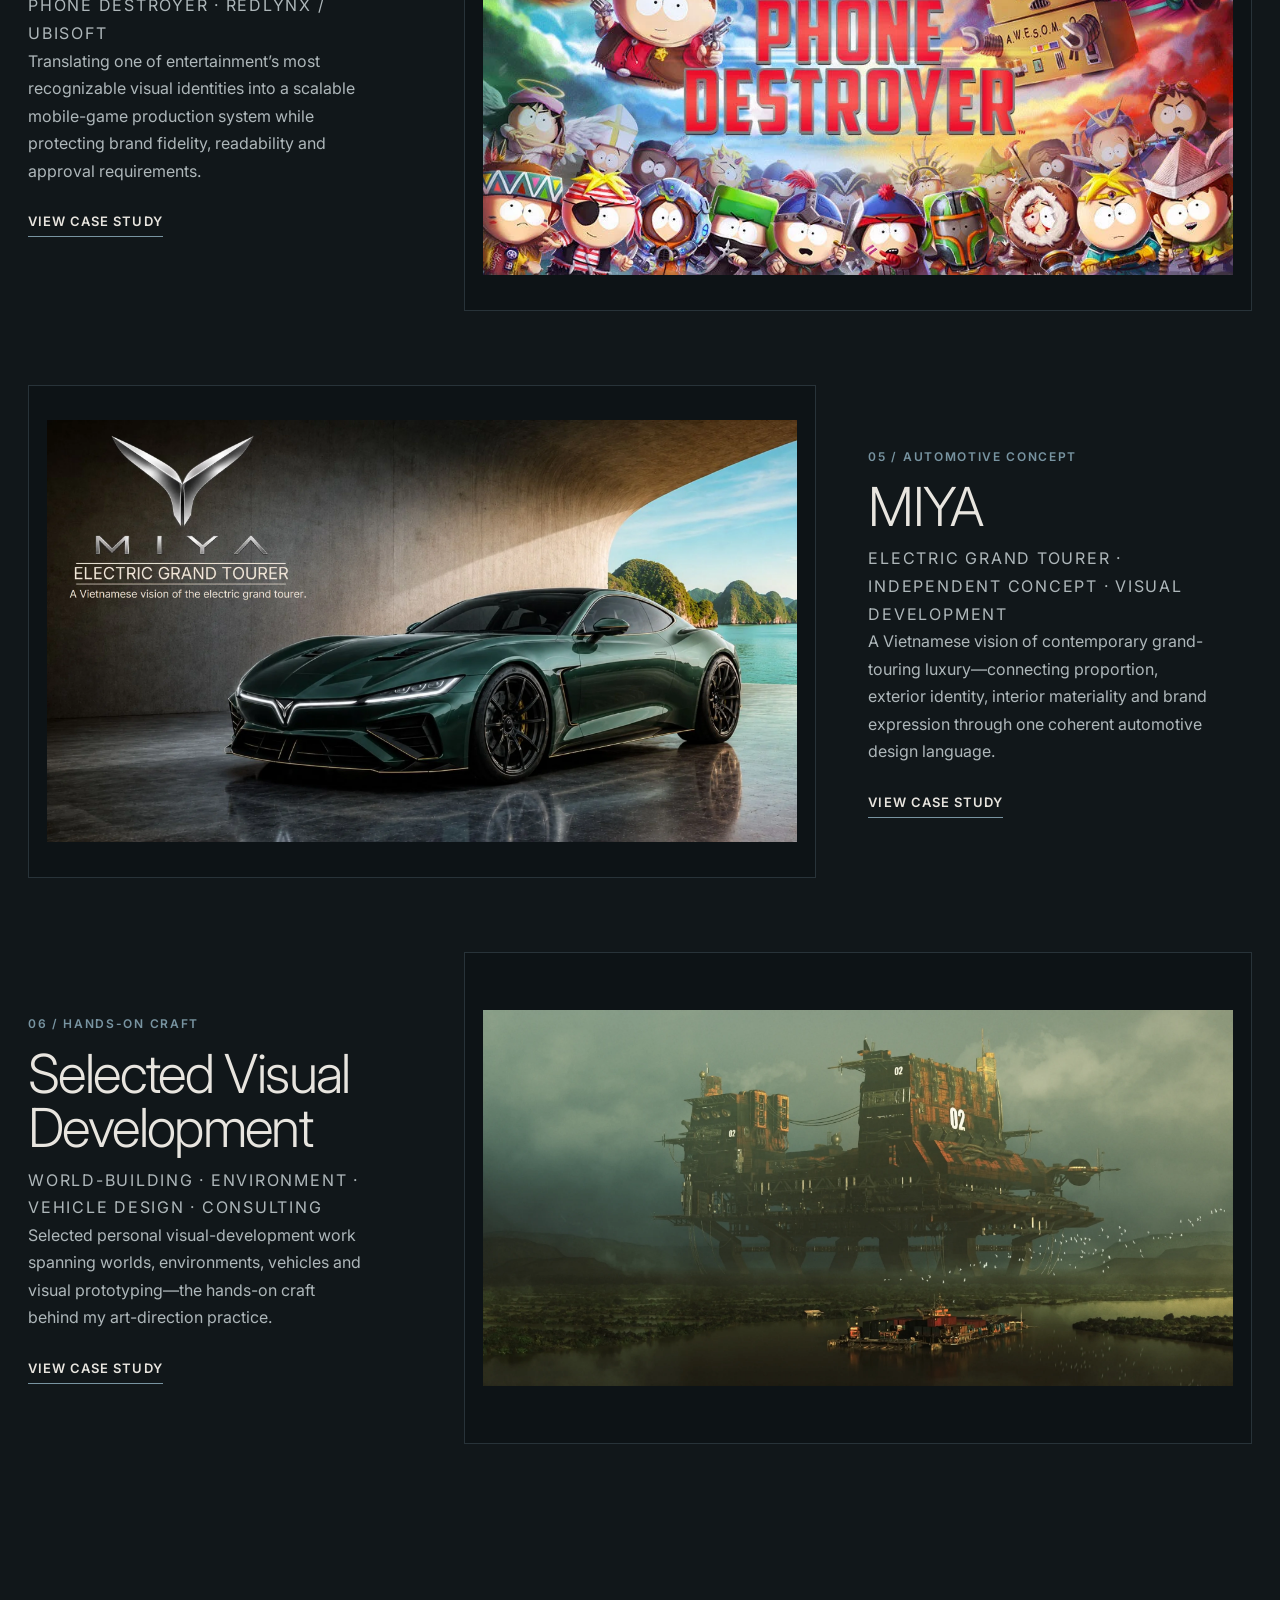
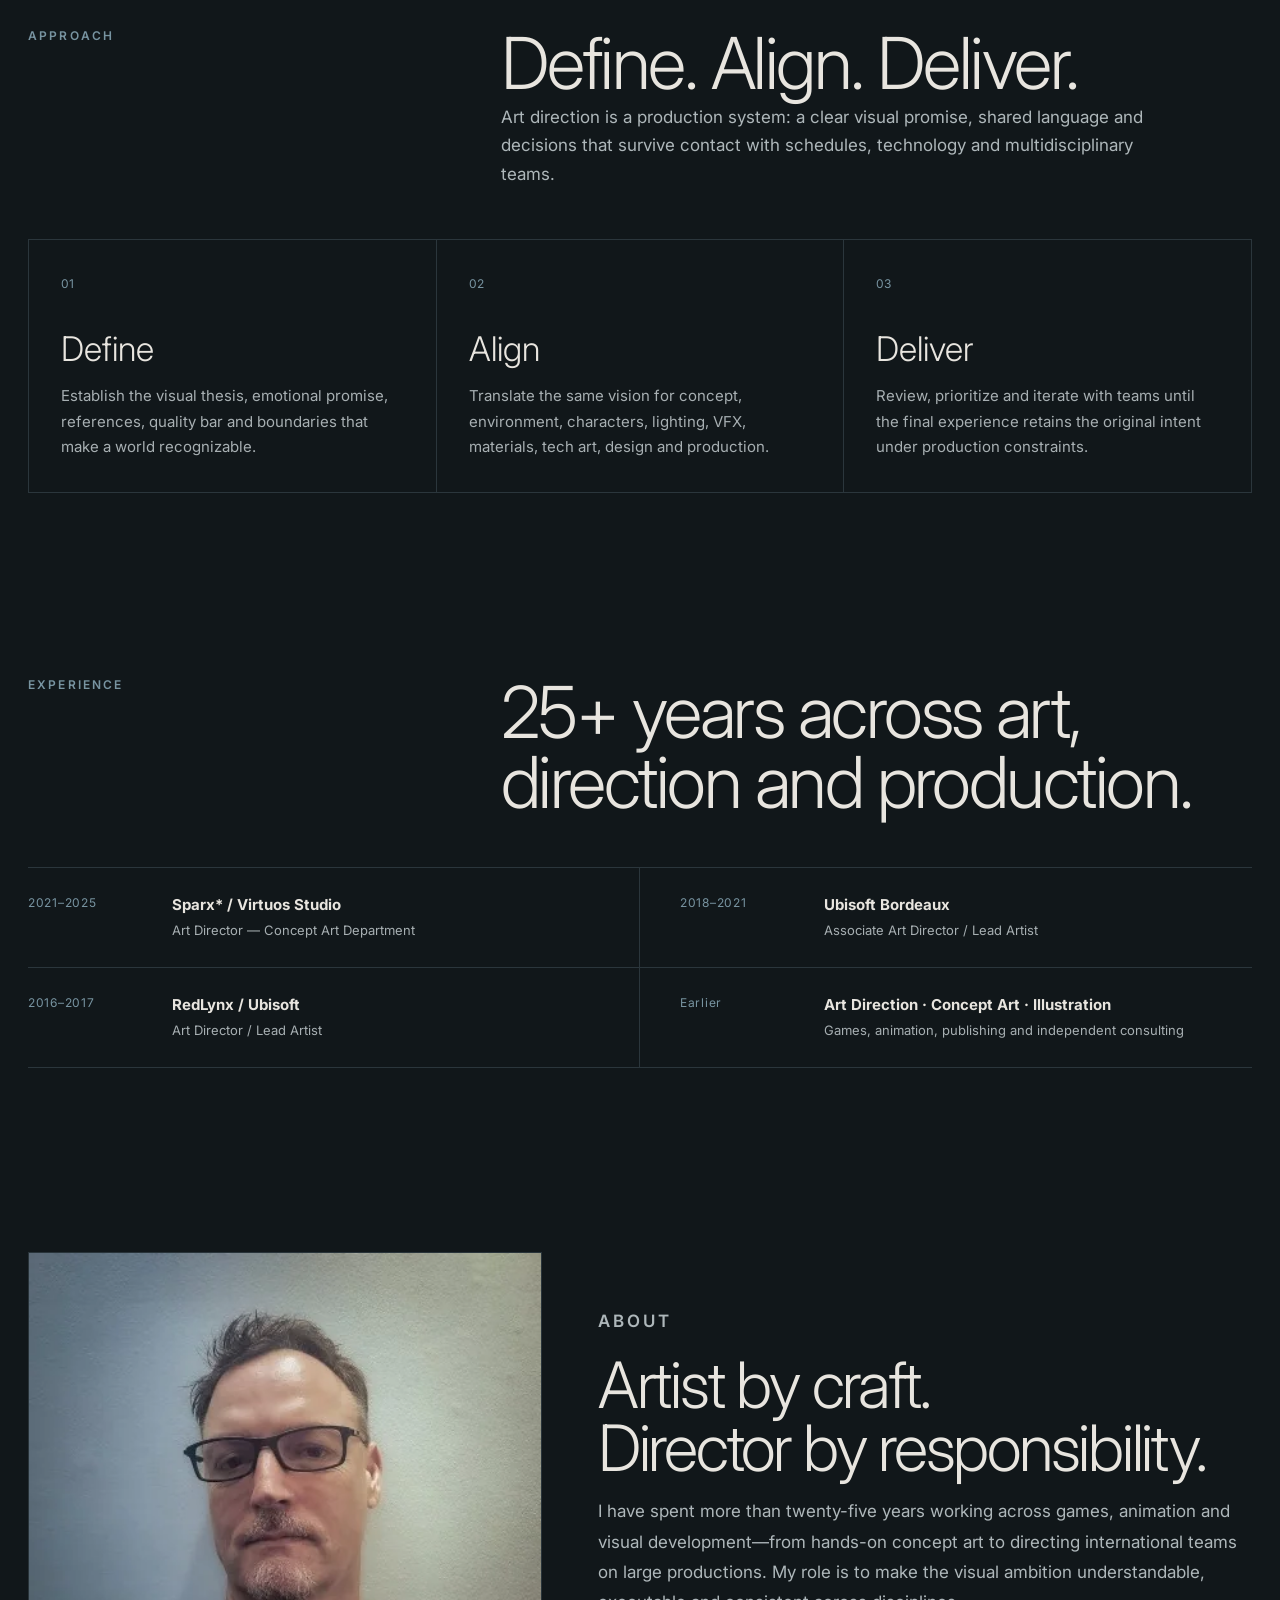
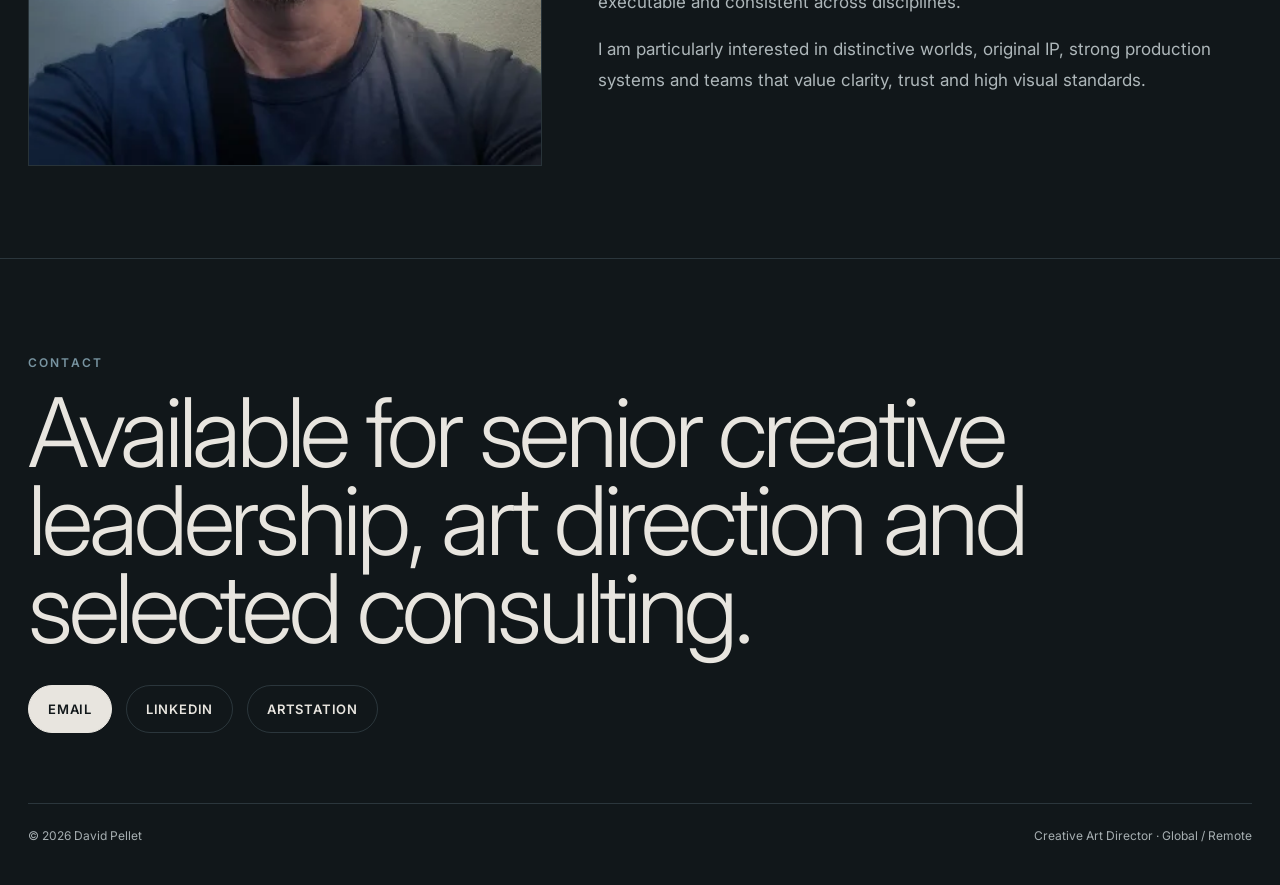
==== commit b13e570e: "Refresh MIYA artwork and homepage order" ====
--- a/index.html
+++ b/index.html
@@ -37,9 +37,9 @@
 <section class="section" id="work"><div class="shell"><div class="section-head"><div><p class="eyebrow">Selected work</p></div><div><h2>Six case studies. Six complementary dimensions of creative direction.</h2><p class="section-lead">Together they demonstrate AAA art direction, original IP creation, automotive concept development, production leadership, licensed-IP control and hands-on visual development.</p></div></div><div class="projects">
 <article class="project"><a class="project-media-link" href="wrath-of-the-druids.html" aria-label="Open Wrath of the Druids case study"><figure class="project-media-image"><img src="./assets/web/wrath/connacht-lackanscaul.webp" alt="Wrath of the Druids" loading="lazy" decoding="async"></figure></a><div class="project-copy"><span class="project-number">01 / AAA WORLD DIRECTION</span><h3>Wrath of the Druids</h3><p class="project-meta">Assassin’s Creed Valhalla · Ubisoft Bordeaux</p><p>Defining a distinctive ninth-century Irish territory inside an established global franchise—aligning environments, characters, props, VFX, textures and visual storytelling through production.</p><a class="text-link" href="wrath-of-the-druids.html">View case study</a></div></article>
 <article class="project"><a class="project-media-link" href="the-kib.html" aria-label="Open THE KIB case study"><figure class="project-media-image"><img src="./assets/web/kib/Kinobora-warehouse_final_LI.webp" alt="THE KIB" loading="lazy" decoding="async"></figure></a><div class="project-copy"><span class="project-number">02 / ORIGINAL IP</span><h3>THE KIB</h3><p class="project-meta">Independent IP · World-building · Visual canon</p><p>Building an original science-fiction property from narrative premise to a coherent visual and production system spanning world rules, environments, creatures, technology, characters and cross-media development.</p><a class="text-link" href="the-kib.html">View case study</a></div></article>
-<article class="project"><a class="project-media-link" href="miya.html" aria-label="Open MIYA Electric Grand Tourer case study"><figure class="project-media-image"><img src="./assets/web/MIYA/MIYA-EGT-Project-1.webp" alt="MIYA Electric Grand Tourer" loading="lazy" decoding="async"></figure></a><div class="project-copy"><span class="project-number">03 / AUTOMOTIVE CONCEPT</span><h3>MIYA</h3><p class="project-meta">Electric Grand Tourer · Independent Concept · Visual Development</p><p>A Vietnamese vision of contemporary grand-touring luxury—connecting proportion, exterior identity, interior materiality and brand expression through one coherent automotive design language.</p><a class="text-link" href="miya.html">View case study</a></div></article>
-<article class="project"><a class="project-media-link" href="ghost-recon.html" aria-label="Open Ghost Recon case study"><figure class="project-media-image"><img src="./assets/web/ghost-recon/petur-arnorsson-thevideogamegallery-27263-3840x2160.webp" alt="Ghost Recon Breakpoint" loading="lazy" decoding="async"></figure></a><div class="project-copy"><span class="project-number">04 / PRODUCTION LEADERSHIP</span><h3>Ghost Recon</h3><p class="project-meta">Wildlands Year 2 · Breakpoint · Ubisoft</p><p>Maintaining visual coherence across a large-scale live production while coordinating multidisciplinary teams, multiple timelines and external franchise requirements.</p><a class="text-link" href="ghost-recon.html">View case study</a></div></article>
-<article class="project"><a class="project-media-link" href="south-park-phone-destroyer.html" aria-label="Open South Park: Phone Destroyer case study"><figure class="project-media-image"><img src="./assets/web/south-park/david-pellet-davelhan-sp-phone-destroyer.webp" alt="South Park Phone Destroyer" loading="lazy" decoding="async"></figure></a><div class="project-copy"><span class="project-number">05 / LICENSED IP SYSTEM</span><h3>South Park</h3><p class="project-meta">Phone Destroyer · RedLynx / Ubisoft</p><p>Translating one of entertainment’s most recognizable visual identities into a scalable mobile-game production system while protecting brand fidelity, readability and approval requirements.</p><a class="text-link" href="south-park-phone-destroyer.html">View case study</a></div></article>
+<article class="project"><a class="project-media-link" href="ghost-recon.html" aria-label="Open Ghost Recon case study"><figure class="project-media-image"><img src="./assets/web/ghost-recon/petur-arnorsson-thevideogamegallery-27263-3840x2160.webp" alt="Ghost Recon Breakpoint" loading="lazy" decoding="async"></figure></a><div class="project-copy"><span class="project-number">03 / PRODUCTION LEADERSHIP</span><h3>Ghost Recon</h3><p class="project-meta">Wildlands Year 2 · Breakpoint · Ubisoft</p><p>Maintaining visual coherence across a large-scale live production while coordinating multidisciplinary teams, multiple timelines and external franchise requirements.</p><a class="text-link" href="ghost-recon.html">View case study</a></div></article>
+<article class="project"><a class="project-media-link" href="south-park-phone-destroyer.html" aria-label="Open South Park: Phone Destroyer case study"><figure class="project-media-image"><img src="./assets/web/south-park/david-pellet-davelhan-sp-phone-destroyer.webp" alt="South Park Phone Destroyer" loading="lazy" decoding="async"></figure></a><div class="project-copy"><span class="project-number">04 / LICENSED IP SYSTEM</span><h3>South Park</h3><p class="project-meta">Phone Destroyer · RedLynx / Ubisoft</p><p>Translating one of entertainment’s most recognizable visual identities into a scalable mobile-game production system while protecting brand fidelity, readability and approval requirements.</p><a class="text-link" href="south-park-phone-destroyer.html">View case study</a></div></article>
+<article class="project"><a class="project-media-link" href="miya.html" aria-label="Open MIYA Electric Grand Tourer case study"><figure class="project-media-image"><img src="./assets/web/MIYA/MIYA-EGT-Project-1.webp" alt="MIYA Electric Grand Tourer" loading="lazy" decoding="async"></figure></a><div class="project-copy"><span class="project-number">05 / AUTOMOTIVE CONCEPT</span><h3>MIYA</h3><p class="project-meta">Electric Grand Tourer · Independent Concept · Visual Development</p><p>A Vietnamese vision of contemporary grand-touring luxury—connecting proportion, exterior identity, interior materiality and brand expression through one coherent automotive design language.</p><a class="text-link" href="miya.html">View case study</a></div></article>
 <article class="project"><a class="project-media-link" href="visual-development.html" aria-label="Open Selected Visual Development case study"><figure class="project-media-image"><img src="./assets/web/visual-development/riverside_91.4x45.7.webp" alt="Selected Visual Development — world and environment design" loading="lazy" decoding="async"></figure></a><div class="project-copy"><span class="project-number">06 / HANDS-ON CRAFT</span><h3>Selected Visual Development</h3><p class="project-meta">World-Building · Environment · Vehicle Design · Consulting</p><p>Selected personal visual-development work spanning worlds, environments, vehicles and visual prototyping—the hands-on craft behind my art-direction practice.</p><a class="text-link" href="visual-development.html">View case study</a></div></article>
 </div></div></section>
 <section class="section" id="approach"><div class="shell"><div class="section-head"><div><p class="eyebrow">Approach</p></div><div><h2>Define. Align. Deliver.</h2><p class="section-lead">Art direction is a production system: a clear visual promise, shared language and decisions that survive contact with schedules, technology and multidisciplinary teams.</p></div></div><div class="approach-grid"><div class="approach-card"><span class="index">01</span><h3>Define</h3><p>Establish the visual thesis, emotional promise, references, quality bar and boundaries that make a world recognizable.</p></div><div class="approach-card"><span class="index">02</span><h3>Align</h3><p>Translate the same vision for concept, environment, characters, lighting, VFX, materials, tech art, design and production.</p></div><div class="approach-card"><span class="index">03</span><h3>Deliver</h3><p>Review, prioritize and iterate with teams until the final experience retains the original intent under production constraints.</p></div></div></div></section>
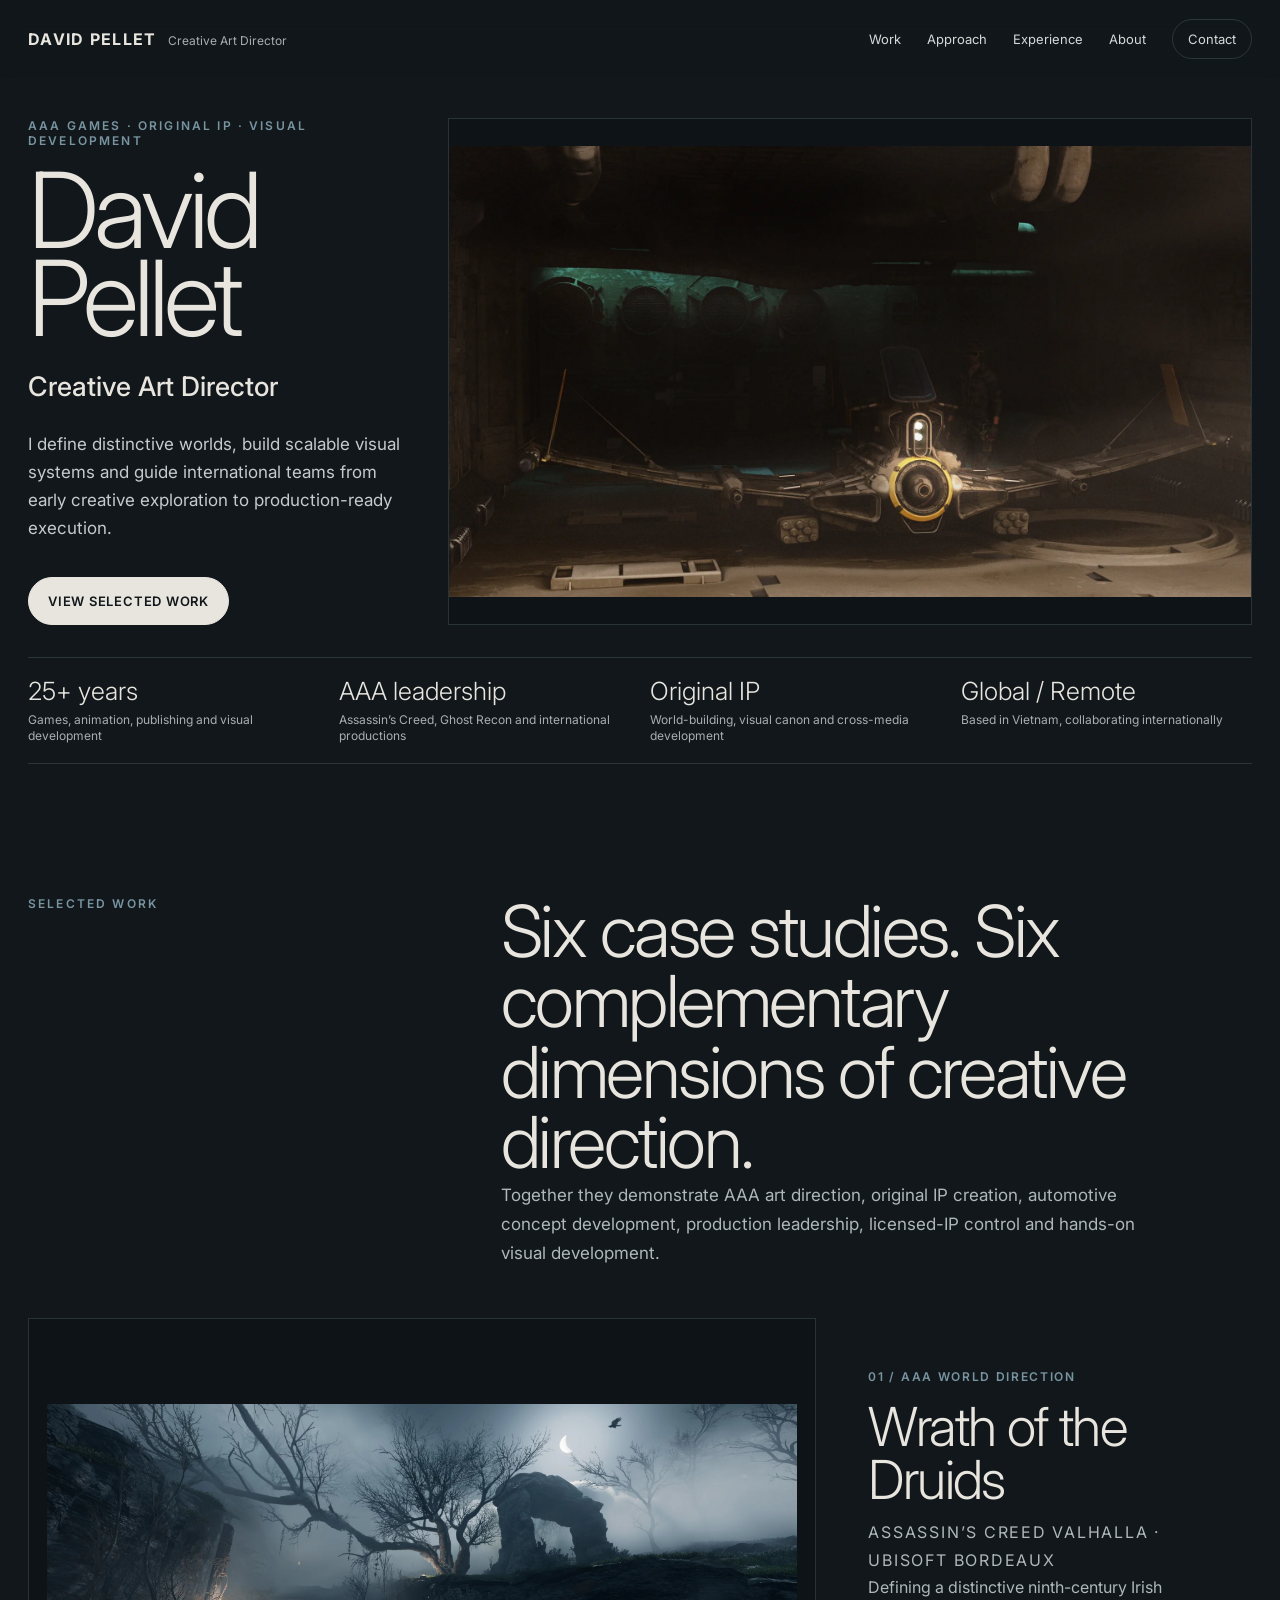
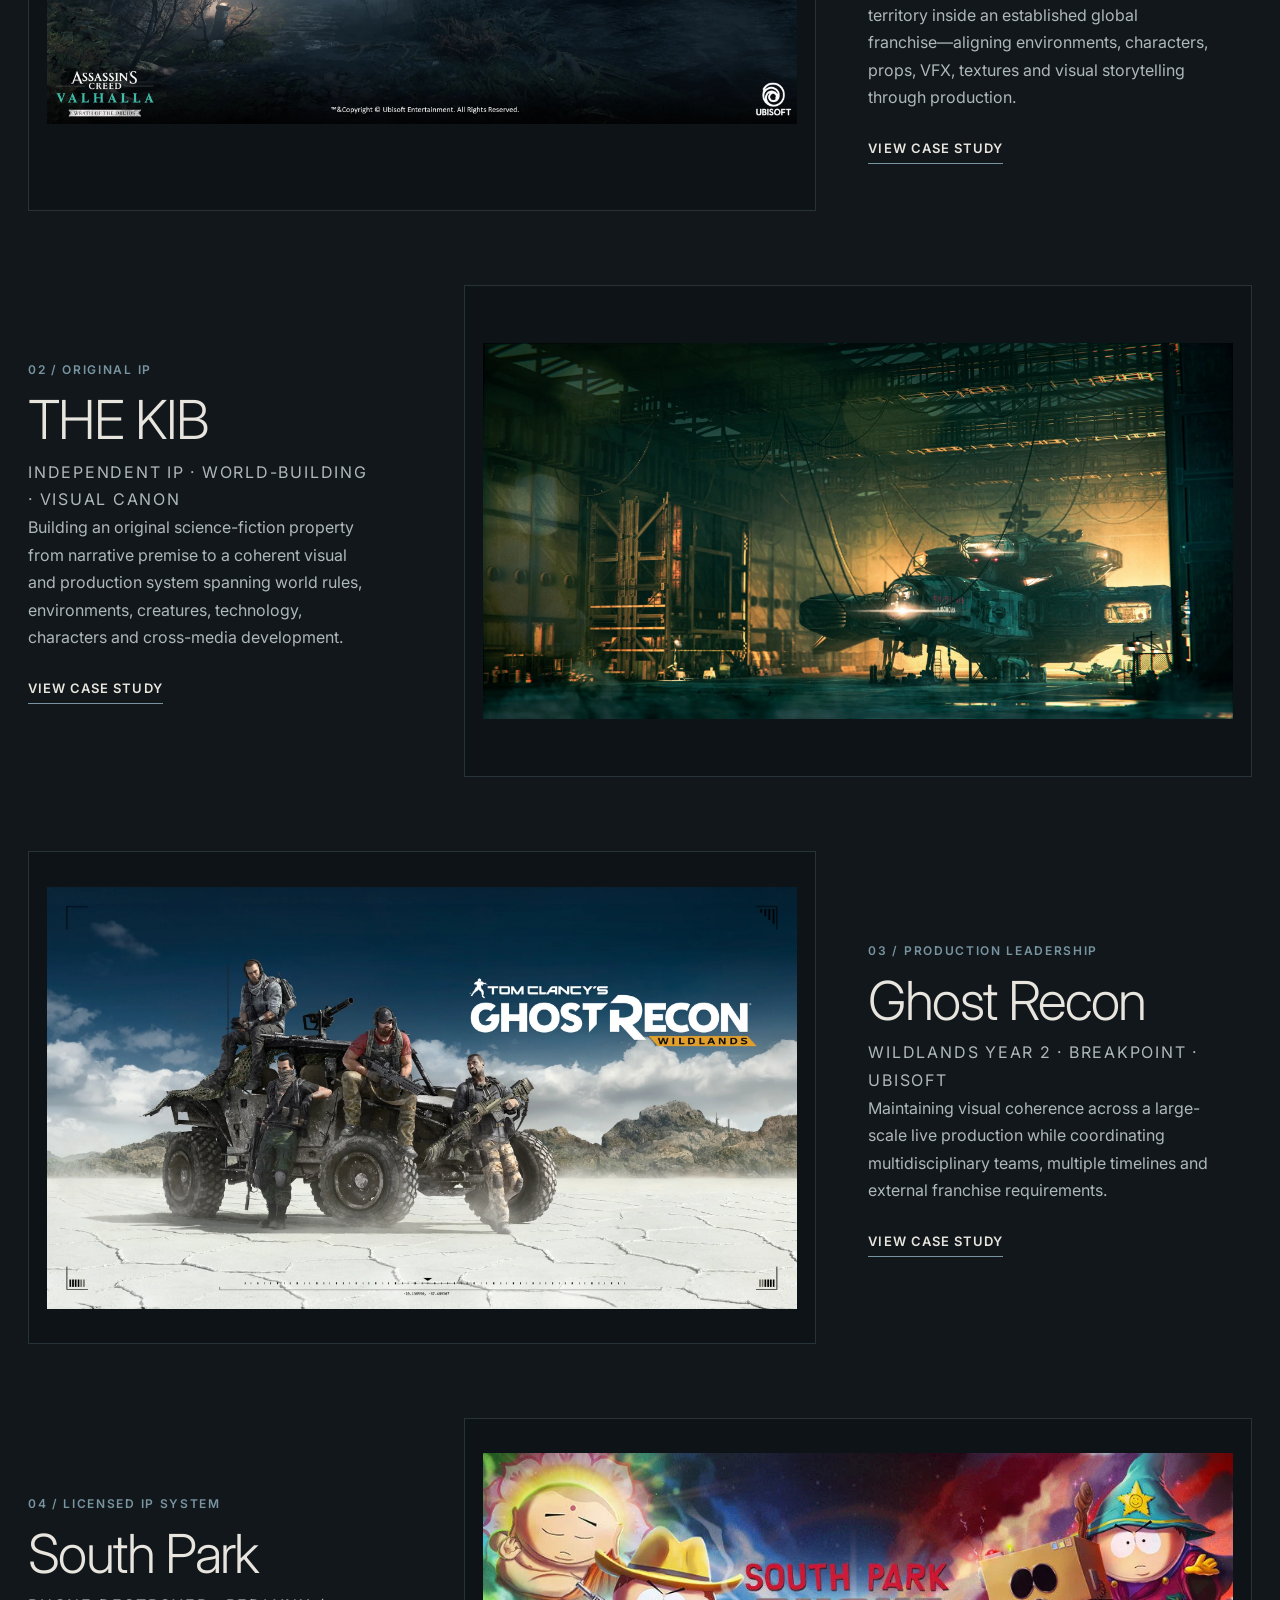
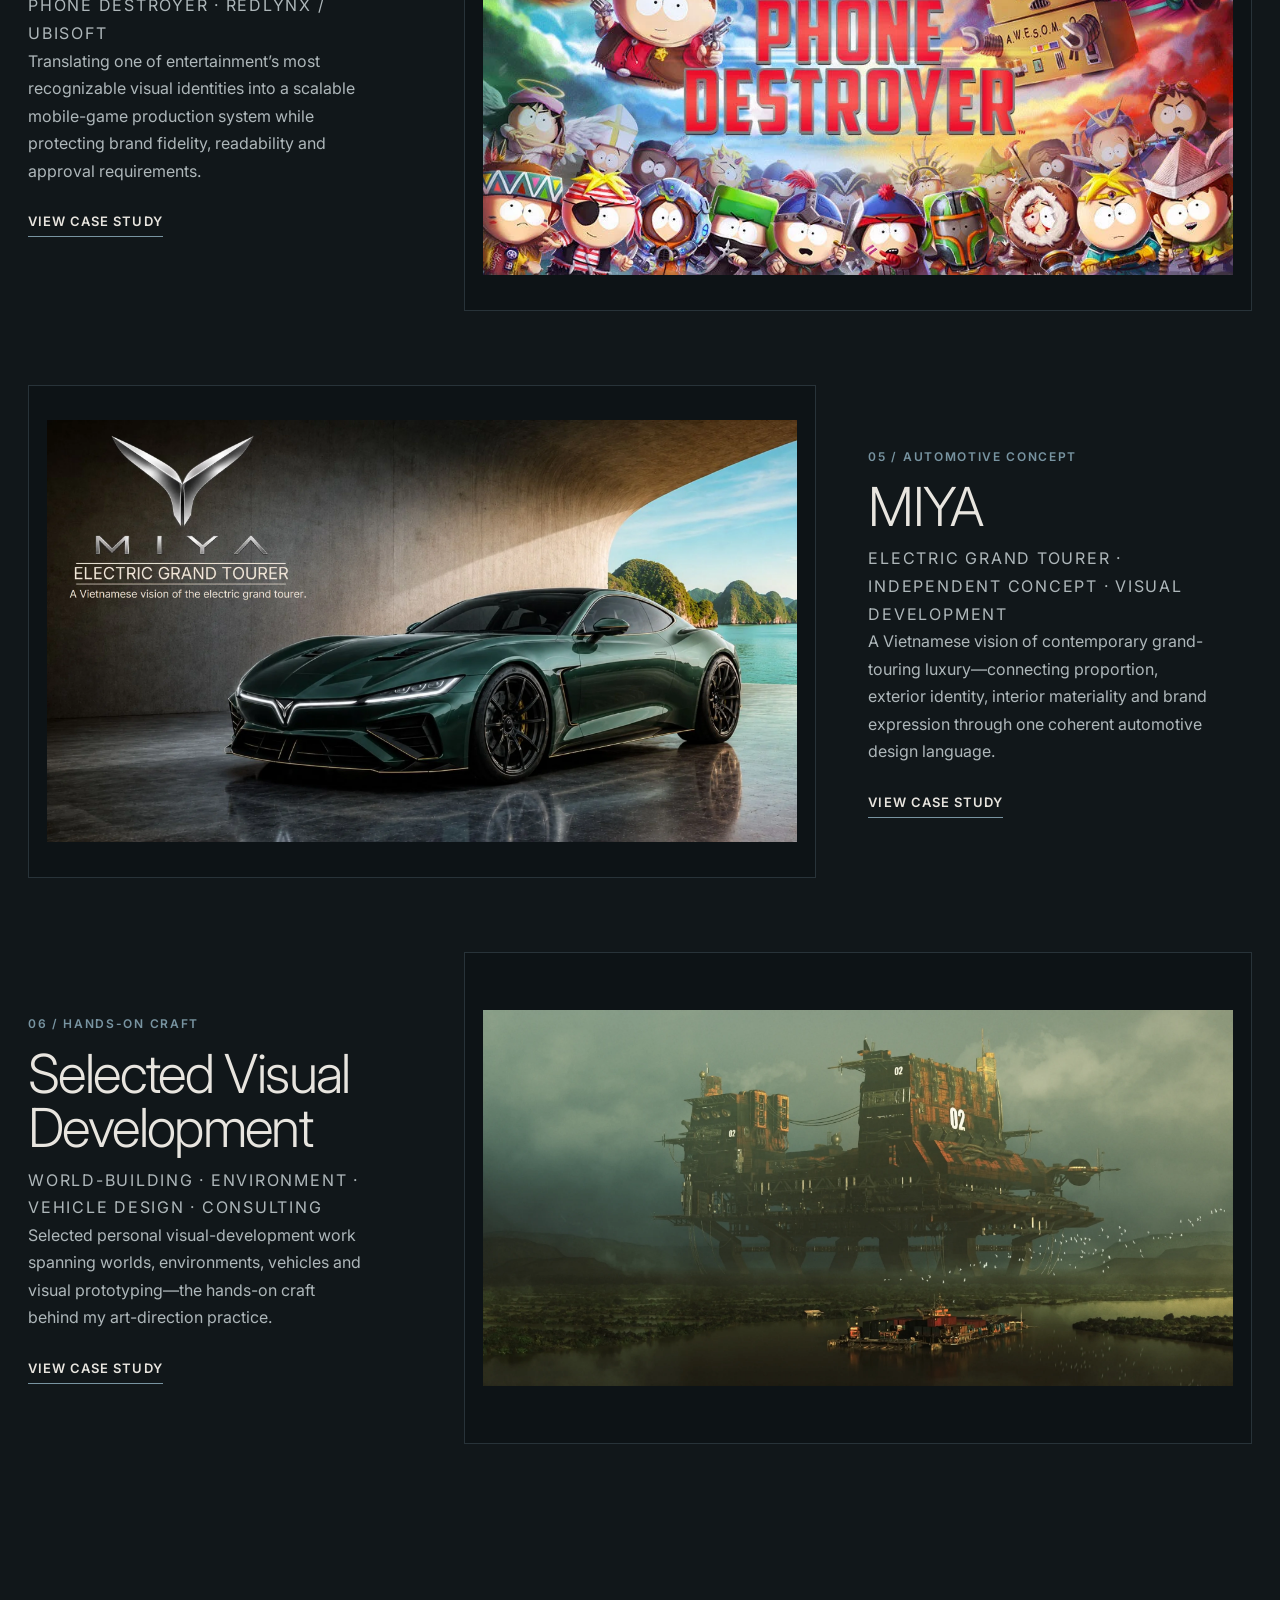
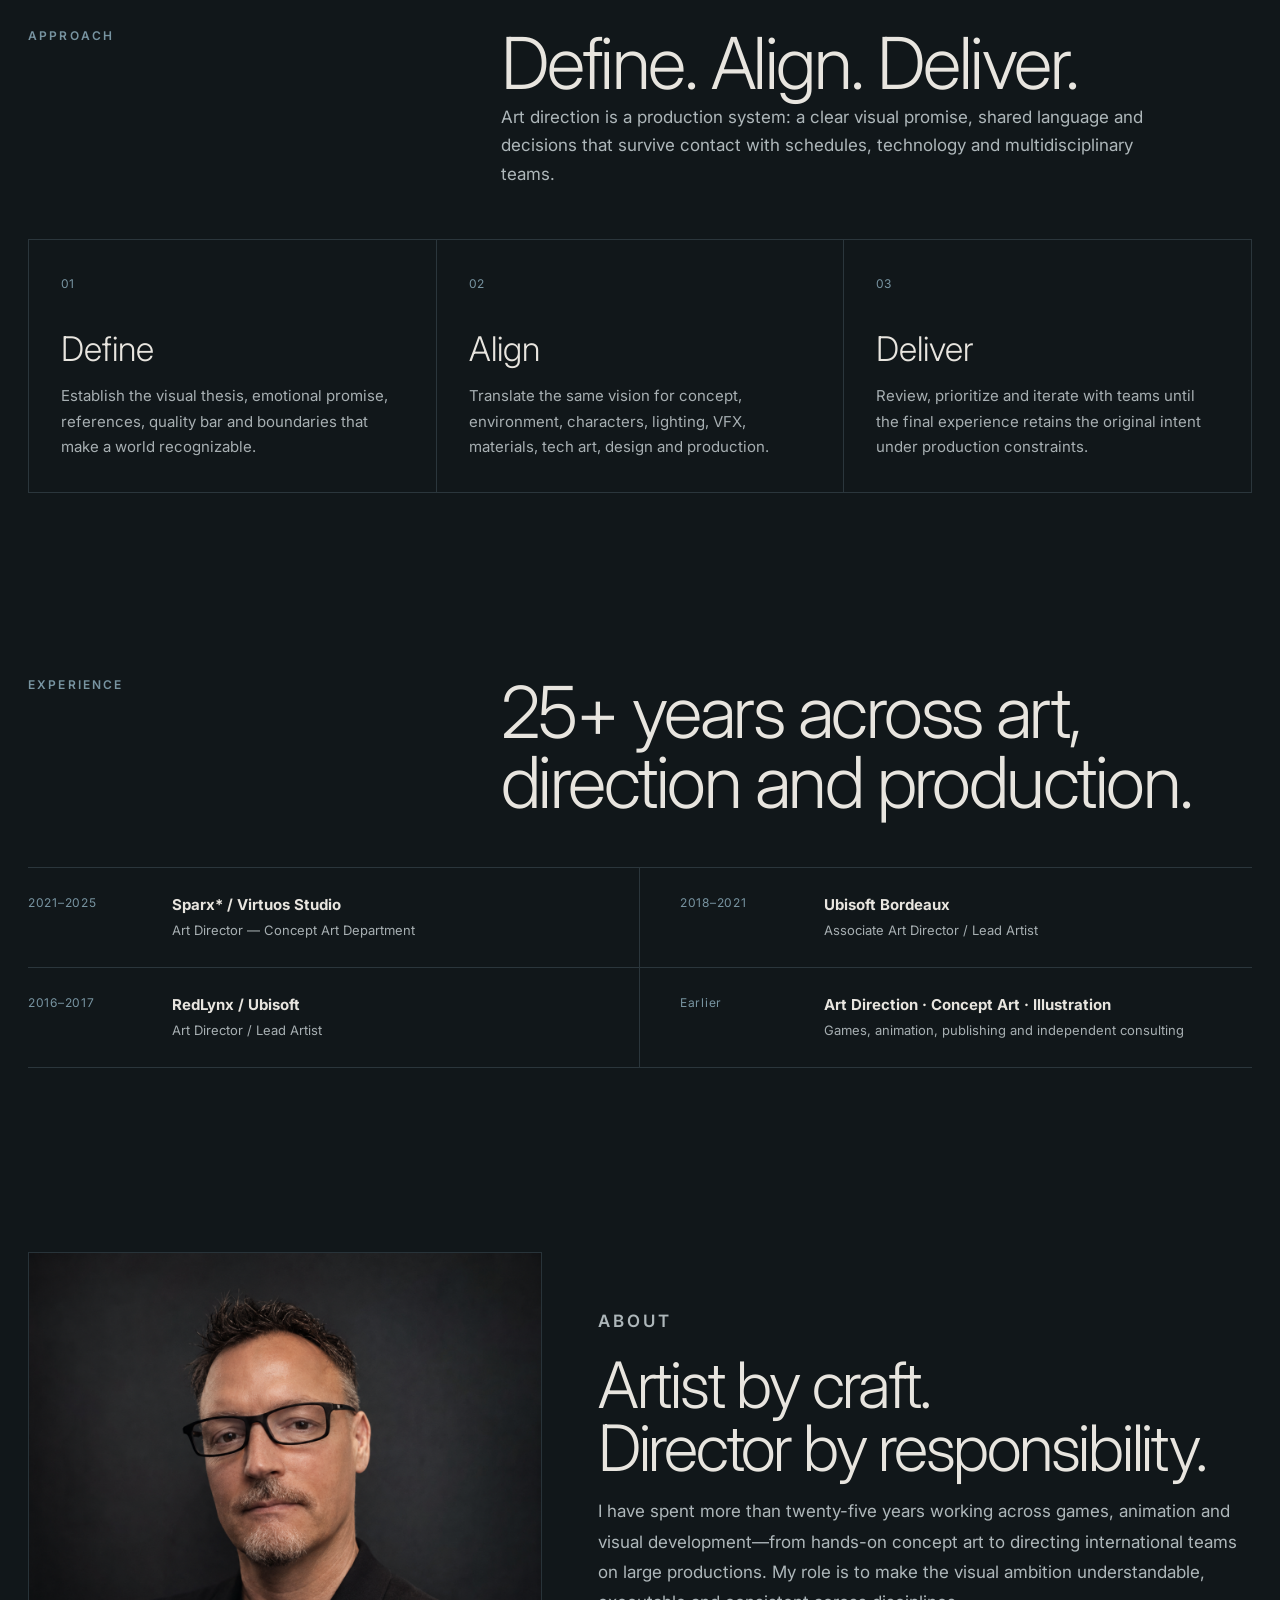
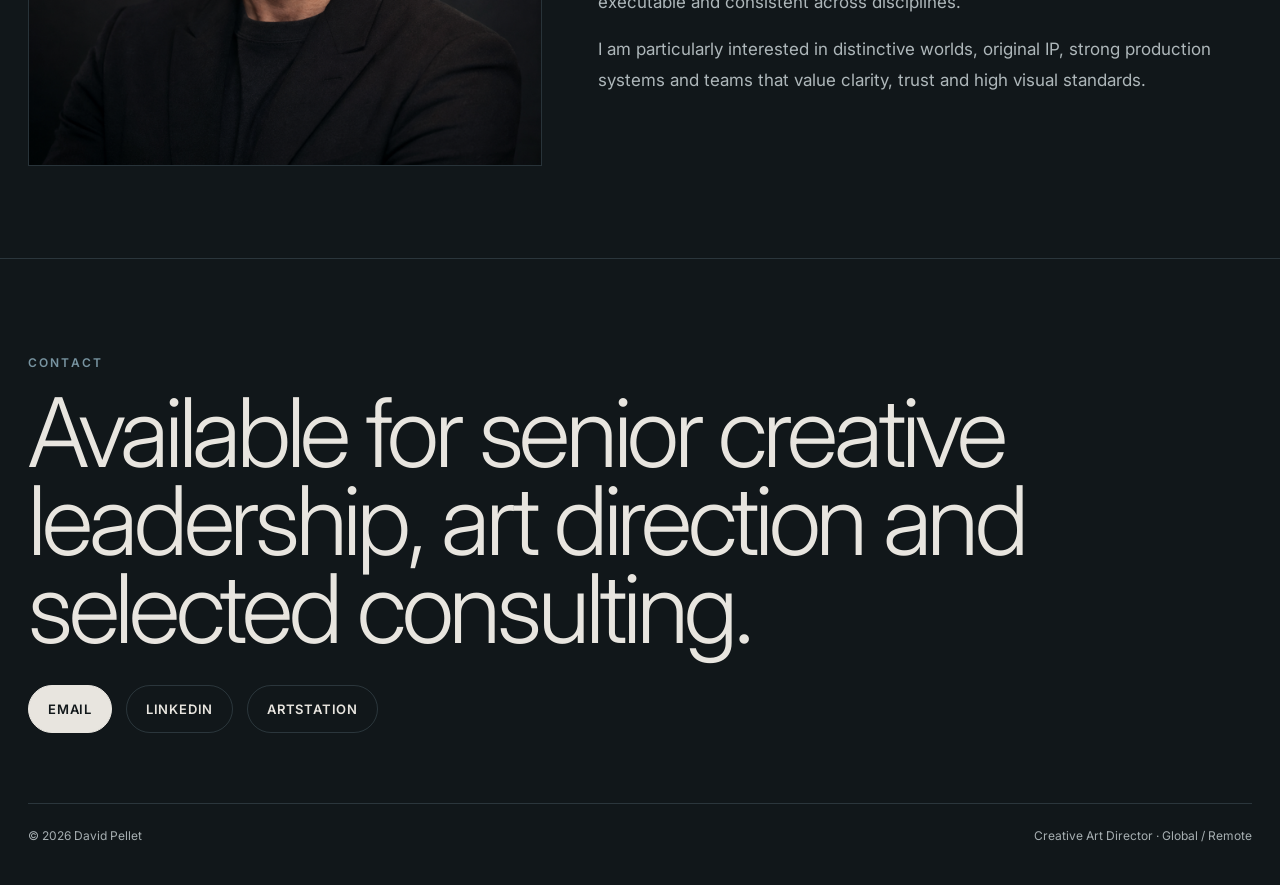
==== commit 2b22320c: "Update portfolio profile photo" ====
--- a/index.html
+++ b/index.html
@@ -44,7 +44,7 @@
 </div></div></section>
 <section class="section" id="approach"><div class="shell"><div class="section-head"><div><p class="eyebrow">Approach</p></div><div><h2>Define. Align. Deliver.</h2><p class="section-lead">Art direction is a production system: a clear visual promise, shared language and decisions that survive contact with schedules, technology and multidisciplinary teams.</p></div></div><div class="approach-grid"><div class="approach-card"><span class="index">01</span><h3>Define</h3><p>Establish the visual thesis, emotional promise, references, quality bar and boundaries that make a world recognizable.</p></div><div class="approach-card"><span class="index">02</span><h3>Align</h3><p>Translate the same vision for concept, environment, characters, lighting, VFX, materials, tech art, design and production.</p></div><div class="approach-card"><span class="index">03</span><h3>Deliver</h3><p>Review, prioritize and iterate with teams until the final experience retains the original intent under production constraints.</p></div></div></div></section>
 <section class="section" id="experience"><div class="shell"><div class="section-head"><div><p class="eyebrow">Experience</p></div><div><h2>25+ years across art, direction and production.</h2></div></div><div class="experience"><div class="experience-row"><time>2021–2025</time><div><strong>Sparx* / Virtuos Studio</strong><span>Art Director — Concept Art Department</span></div></div><div class="experience-row"><time>2018–2021</time><div><strong>Ubisoft Bordeaux</strong><span>Associate Art Director / Lead Artist</span></div></div><div class="experience-row"><time>2016–2017</time><div><strong>RedLynx / Ubisoft</strong><span>Art Director / Lead Artist</span></div></div><div class="experience-row"><time>Earlier</time><div><strong>Art Direction · Concept Art · Illustration</strong><span>Games, animation, publishing and independent consulting</span></div></div></div></div></section>
-<section class="section" id="about"><div class="shell about-grid"><figure class="portrait-slot"><img src="./assets/web/1768736480189.webp" alt="Portrait of David Pellet" loading="lazy" decoding="async"></figure><div class="about-copy"><p class="eyebrow">About</p><h2>Artist by craft.<br />Director by responsibility.</h2><p>I have spent more than twenty-five years working across games, animation and visual development—from hands-on concept art to directing international teams on large productions. My role is to make the visual ambition understandable, executable and consistent across disciplines.</p><p>I am particularly interested in distinctive worlds, original IP, strong production systems and teams that value clarity, trust and high visual standards.</p></div></div></section>
+<section class="section" id="about"><div class="shell about-grid"><figure class="portrait-slot"><img src="./assets/web/photprofile.png" alt="Portrait of David Pellet" loading="lazy" decoding="async"></figure><div class="about-copy"><p class="eyebrow">About</p><h2>Artist by craft.<br />Director by responsibility.</h2><p>I have spent more than twenty-five years working across games, animation and visual development—from hands-on concept art to directing international teams on large productions. My role is to make the visual ambition understandable, executable and consistent across disciplines.</p><p>I am particularly interested in distinctive worlds, original IP, strong production systems and teams that value clarity, trust and high visual standards.</p></div></div></section>
 <section class="contact" id="contact"><div class="shell"><p class="eyebrow">Contact</p><h2>Available for senior creative leadership, art direction and selected consulting.</h2><div class="contact-links"><a class="button primary" href="mailto:davidpellet@gmail.com">Email</a><a class="button" href="https://www.linkedin.com/in/davidpellet/">LinkedIn</a><a class="button" href="https://www.artstation.com/davelhan">ArtStation</a></div><footer><span>© 2026 David Pellet</span><span>Creative Art Director · Global / Remote</span></footer></div></section>
 </main>
 </body>
--- a/assets/portfolio-system.css
+++ b/assets/portfolio-system.css
@@ -79,11 +79,109 @@
   body.case-study .section-grid{grid-template-columns:1fr}
   body.case-study:not(.wrath) .meta,body.case-study.wrath .meta-grid{grid-template-columns:1fr 1fr}
 }
+
+/* Genuine mobile composition — not just desktop blocks stacked vertically */
 @media(max-width:650px){
-  body.case-study .shell,body.portfolio-home .shell{width:min(calc(100% - 28px),var(--portfolio-max))}
-  body.case-study .brand{display:none}
-  body.case-study .section{padding:68px 0!important}
-  body.case-study:not(.wrath) .meta,body.case-study.wrath .meta-grid{grid-template-columns:1fr}
-  body.case-study h1{font-size:clamp(52px,16vw,76px)}
-  body.portfolio-home .section{padding:72px 0!important}
+  body.case-study .shell,body.portfolio-home .shell{width:min(calc(100% - 32px),var(--portfolio-max))!important}
+
+  /* Case study navigation */
+  body.case-study .nav,body.case-study .topbar-inner{min-height:60px!important;gap:8px!important}
+  body.case-study .brand{display:none!important}
+  body.case-study .btn,body.case-study .button{min-height:36px!important;padding:0 12px!important;font-size:10px!important;letter-spacing:.06em!important}
+
+  /* Case study hero */
+  body.case-study .hero{padding:32px 0 24px!important}
+  body.case-study .eyebrow{margin-bottom:11px!important;font-size:9px!important;line-height:1.4!important;letter-spacing:.15em!important}
+  body.case-study h1{font-size:clamp(42px,13vw,58px)!important;line-height:.91!important;letter-spacing:-.035em!important}
+  body.case-study h2{font-size:clamp(34px,10.5vw,46px)!important;line-height:1!important;letter-spacing:-.03em!important}
+  body.case-study .lead,body.case-study .hero-lead{margin-top:18px!important;font-size:16px!important;line-height:1.58!important}
+  body.case-study.miya .miya-mark{width:min(180px,54vw)!important;margin:0 0 22px!important}
+
+  /* Metadata becomes compact instead of five oversized cards */
+  body.case-study:not(.wrath) .meta,body.case-study.wrath .meta-grid{grid-template-columns:1fr!important;margin-top:22px!important}
+  body.case-study:not(.wrath) .meta>div,body.case-study.wrath .meta{min-height:0!important;padding:14px 16px!important}
+  body.case-study:not(.wrath) .meta strong{margin-top:7px!important;font-size:14px!important;line-height:1.4!important}
+  body.case-study.wrath .meta strong{font-size:14px!important;line-height:1.4!important}
+
+  /* Content rhythm */
+  body.case-study .section{padding:48px 0!important}
+  body.case-study .section-grid{grid-template-columns:1fr!important;gap:20px!important}
+  body.case-study .copy p,body.case-study .copy li{font-size:15.5px!important;line-height:1.65!important}
+  body.case-study .copy p{margin-bottom:14px!important}
+  body.case-study .cards,body.case-study .rules,body.case-study .proofs,body.case-study .timeline,body.case-study .team-grid,body.case-study .visuals,body.case-study .pipeline,body.case-study .scope-grid,body.case-study .method-grid,body.case-study .docs-grid,body.case-study .gallery-grid,body.case-study .credits,body.case-study .duo,body.case-study .orthos{grid-template-columns:1fr!important;gap:12px!important;margin-top:18px!important}
+  body.case-study .feature{margin-top:18px!important}
+  body.case-study .callout,body.case-study .quote,body.case-study .system-note{margin-top:16px!important;padding:18px!important;font-size:14px!important;line-height:1.6!important}
+
+  /* Images and captions */
+  body.case-study .media figcaption,body.case-study .caption,body.case-study .image-card figcaption,body.case-study .marketing-main figcaption,body.case-study .hero-media figcaption{padding:13px 14px 14px!important}
+  body.case-study .media figcaption strong,body.case-study .caption strong,body.case-study .image-card figcaption strong,body.case-study .marketing-main figcaption strong,body.case-study .hero-media figcaption strong{font-size:10px!important;margin-bottom:5px!important}
+  body.case-study .media figcaption span,body.case-study .caption span,body.case-study .image-card figcaption span,body.case-study .marketing-main figcaption span,body.case-study .hero-media figcaption span{font-size:11px!important;line-height:1.5!important}
+  body.case-study.kib .kib-gallery{margin-top:20px!important;gap:12px!important}
+  body.case-study.kib .kib-columns,body.case-study.kib .kib-stack{grid-template-columns:1fr!important;gap:12px!important}
+  body.case-study.kib .crop-left-vertical .crop-window{aspect-ratio:auto!important}
+  body.case-study.kib .crop-left-vertical .crop-window img{height:auto!important;object-fit:contain!important;object-position:center!important}
+  body.case-study.wrath .hero-media{margin-top:20px!important}
+  body.case-study.wrath .method-card{min-height:0!important}
+  body.case-study .footer,body.case-study footer{padding:24px 0 30px!important}
+
+  /* Homepage header + hero */
+  body.portfolio-home .nav{min-height:62px!important;gap:12px!important}
+  body.portfolio-home .brand strong{font-size:13px!important}
+  body.portfolio-home .brand span{display:none!important}
+  body.portfolio-home .nav-links{gap:10px!important}
+  body.portfolio-home .nav-cta{padding:9px 12px!important;font-size:11px!important}
+  body.portfolio-home .hero{padding:88px 0 30px!important}
+  body.portfolio-home .hero-grid{grid-template-columns:1fr!important;gap:26px!important}
+  body.portfolio-home .hero h1{font-size:clamp(50px,16vw,62px)!important;line-height:.88!important}
+  body.portfolio-home .hero-role{margin-top:20px!important;font-size:22px!important}
+  body.portfolio-home .hero-intro{margin-top:18px!important;font-size:15.5px!important;line-height:1.6!important}
+  body.portfolio-home .hero-actions{margin-top:24px!important}
+  body.portfolio-home .button{min-height:42px!important;padding:0 15px!important;font-size:11px!important}
+  body.portfolio-home .hero-visual{min-height:0!important}
+
+  /* Homepage proof strip: compact 2x2 instead of four tall rows */
+  body.portfolio-home .proof-strip{margin-top:24px!important;padding:16px 0!important}
+  body.portfolio-home .proof-grid{grid-template-columns:1fr 1fr!important;gap:16px 14px!important}
+  body.portfolio-home .proof-item strong{font-size:20px!important}
+  body.portfolio-home .proof-item span{margin-top:4px!important;font-size:10.5px!important;line-height:1.35!important}
+
+  /* Homepage sections */
+  body.portfolio-home .section{padding:56px 0!important}
+  body.portfolio-home .section-head{grid-template-columns:1fr!important;gap:16px!important;margin-bottom:30px!important}
+  body.portfolio-home .section h2{font-size:clamp(34px,10.5vw,44px)!important;line-height:1!important}
+  body.portfolio-home .section-lead{font-size:15px!important;line-height:1.6!important}
+  body.portfolio-home .projects{gap:50px!important}
+  body.portfolio-home .project,body.portfolio-home .project:nth-child(even){grid-template-columns:1fr!important;gap:18px!important}
+  body.portfolio-home .project:nth-child(even) .project-media,body.portfolio-home .project:nth-child(even) .project-media-link{order:initial!important}
+
+  /* Critical fix: remove desktop min-heights that created large empty boxes on phones */
+  body.portfolio-home .project-media,body.portfolio-home .project-media-image{min-height:0!important}
+  body.portfolio-home .project-media-image{aspect-ratio:16/10!important;padding:6px!important}
+  body.portfolio-home .project-media-image img{width:100%!important;height:100%!important;max-width:none!important;max-height:none!important;object-fit:contain!important}
+
+  body.portfolio-home .project-copy h3{margin:10px 0 8px!important;font-size:clamp(34px,10vw,42px)!important}
+  body.portfolio-home .project-meta{margin-bottom:16px!important;font-size:10px!important;line-height:1.5!important}
+  body.portfolio-home .project-copy p{font-size:15px!important;line-height:1.6!important;max-width:none!important}
+  body.portfolio-home .text-link{margin-top:18px!important;font-size:11px!important}
+
+  body.portfolio-home .approach-grid{grid-template-columns:1fr!important}
+  body.portfolio-home .approach-card{min-height:0!important;padding:22px!important}
+  body.portfolio-home .approach-card h3{margin:20px 0 10px!important;font-size:28px!important}
+  body.portfolio-home .experience{grid-template-columns:1fr!important}
+  body.portfolio-home .experience-row{grid-template-columns:76px 1fr!important;gap:14px!important;padding:20px 0!important}
+  body.portfolio-home .experience-row:nth-child(odd),body.portfolio-home .experience-row:nth-child(even){padding-left:0!important;padding-right:0!important;border-right:0!important}
+  body.portfolio-home .about-grid{grid-template-columns:1fr!important;gap:26px!important}
+  body.portfolio-home .about-copy p{font-size:15.5px!important;line-height:1.65!important}
+  body.portfolio-home .contact{padding:56px 0 32px!important}
+  body.portfolio-home .contact h2{font-size:clamp(40px,12vw,54px)!important;line-height:.98!important}
+  body.portfolio-home .contact-links{margin-top:24px!important;gap:10px!important}
+  body.portfolio-home footer{margin-top:40px!important;gap:8px!important}
 }
+
+@media(max-width:400px){
+  body.case-study .shell,body.portfolio-home .shell{width:min(calc(100% - 24px),var(--portfolio-max))!important}
+  body.case-study .btn,body.case-study .button{padding:0 10px!important;font-size:9px!important}
+  body.case-study h1{font-size:40px!important}
+  body.portfolio-home .proof-grid{grid-template-columns:1fr 1fr!important}
+  body.portfolio-home .project-media-image{padding:4px!important}
+}
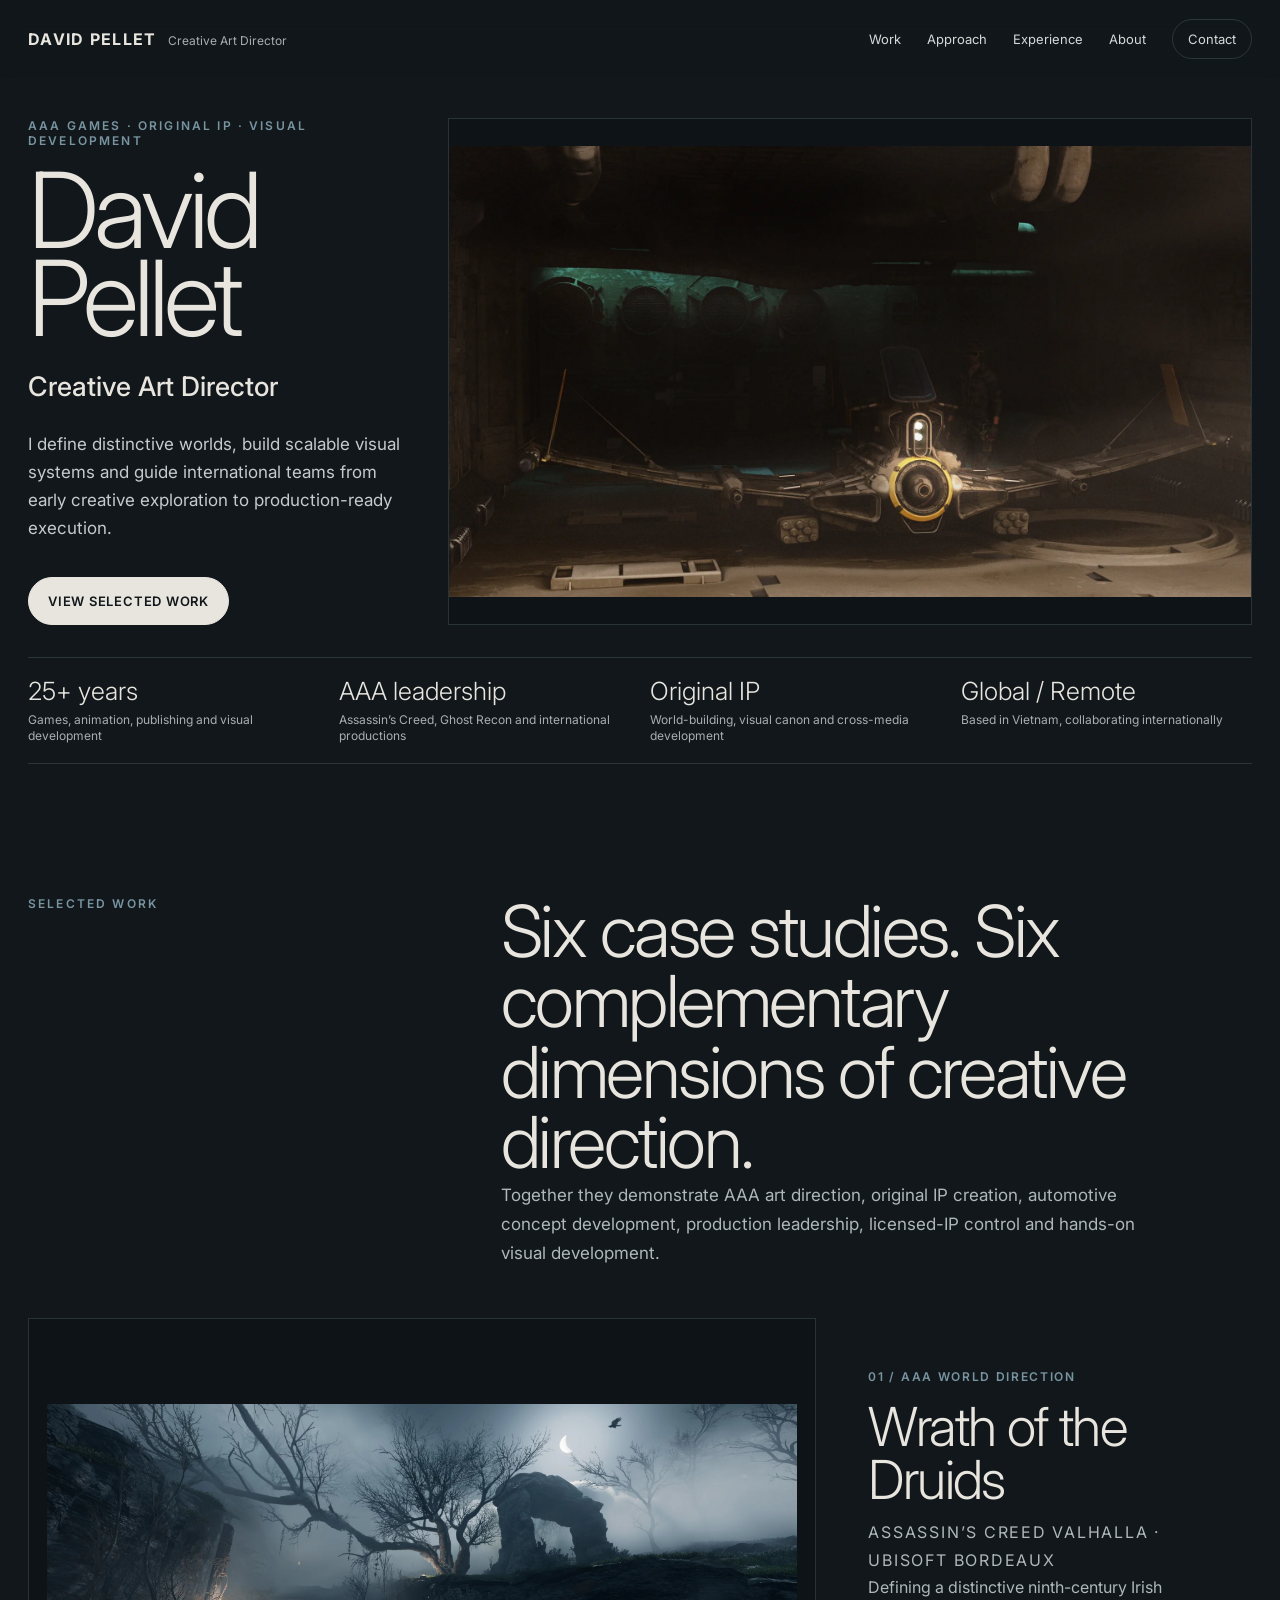
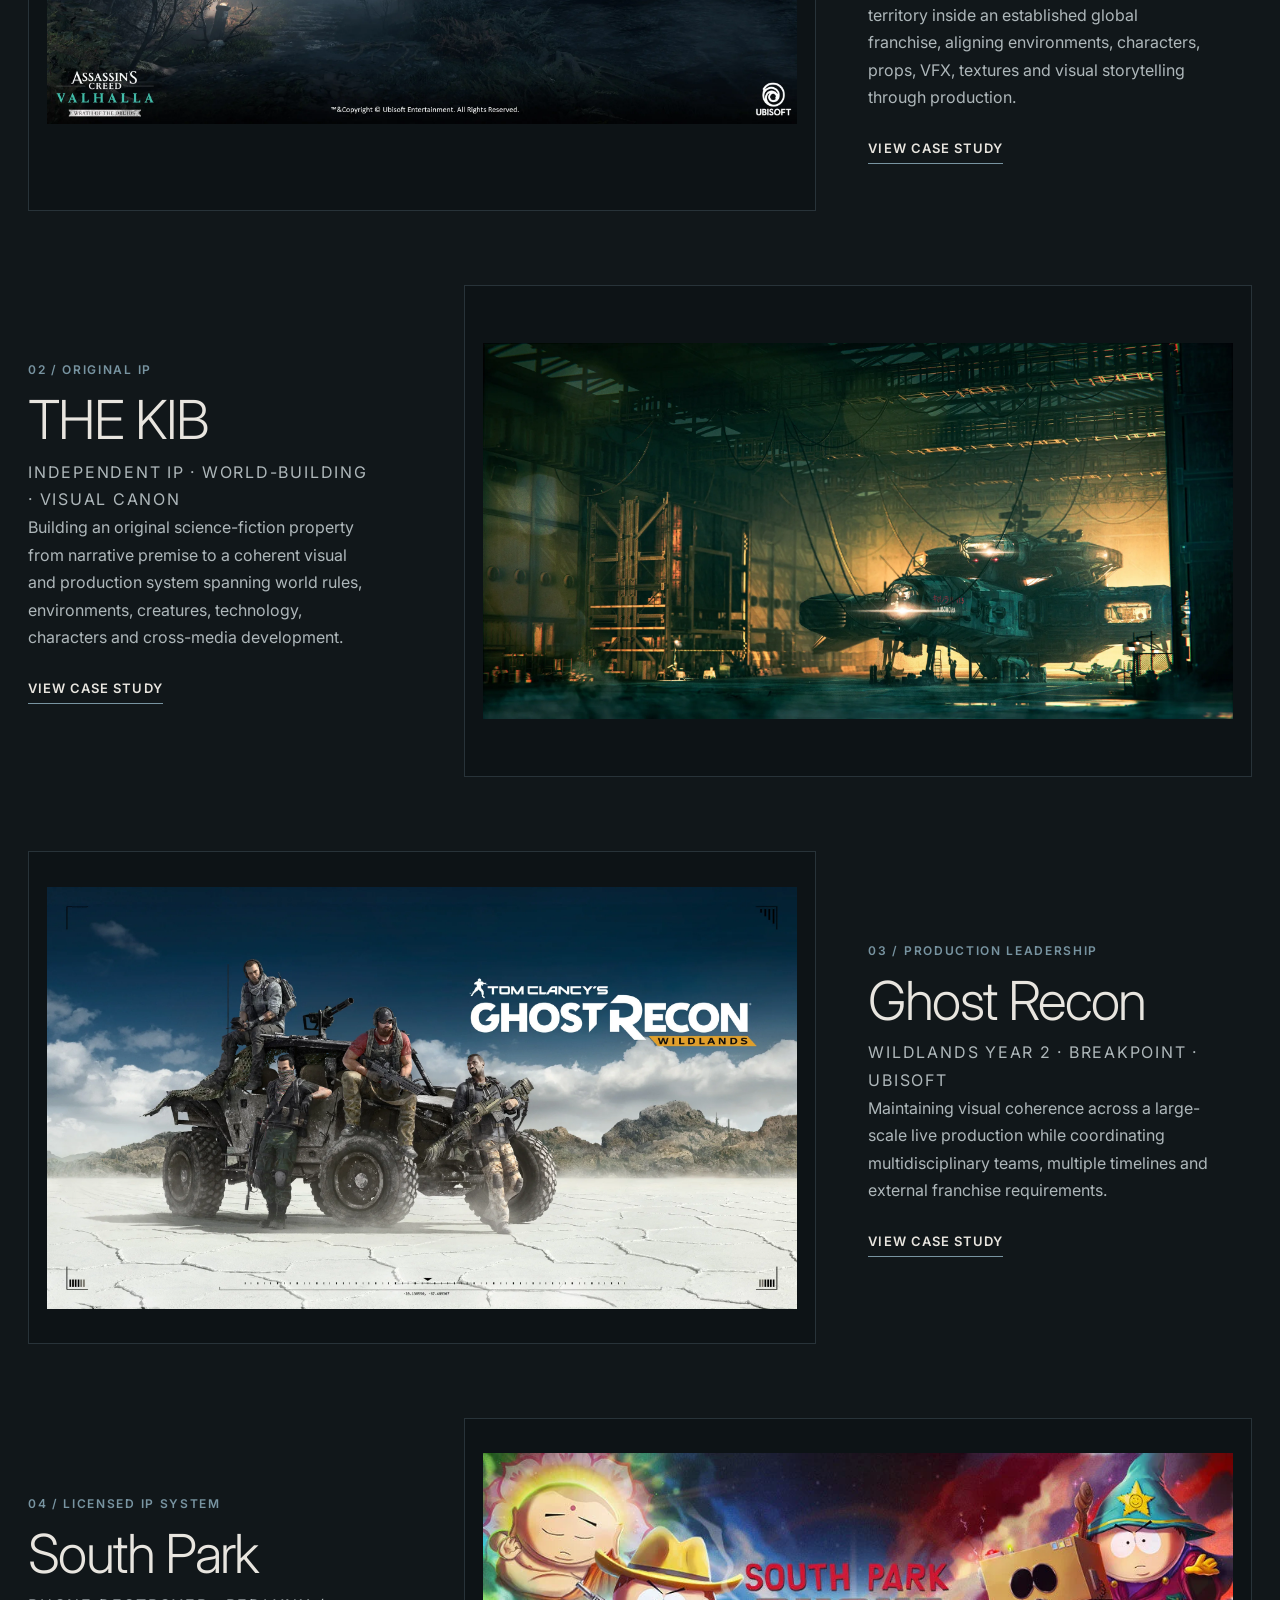
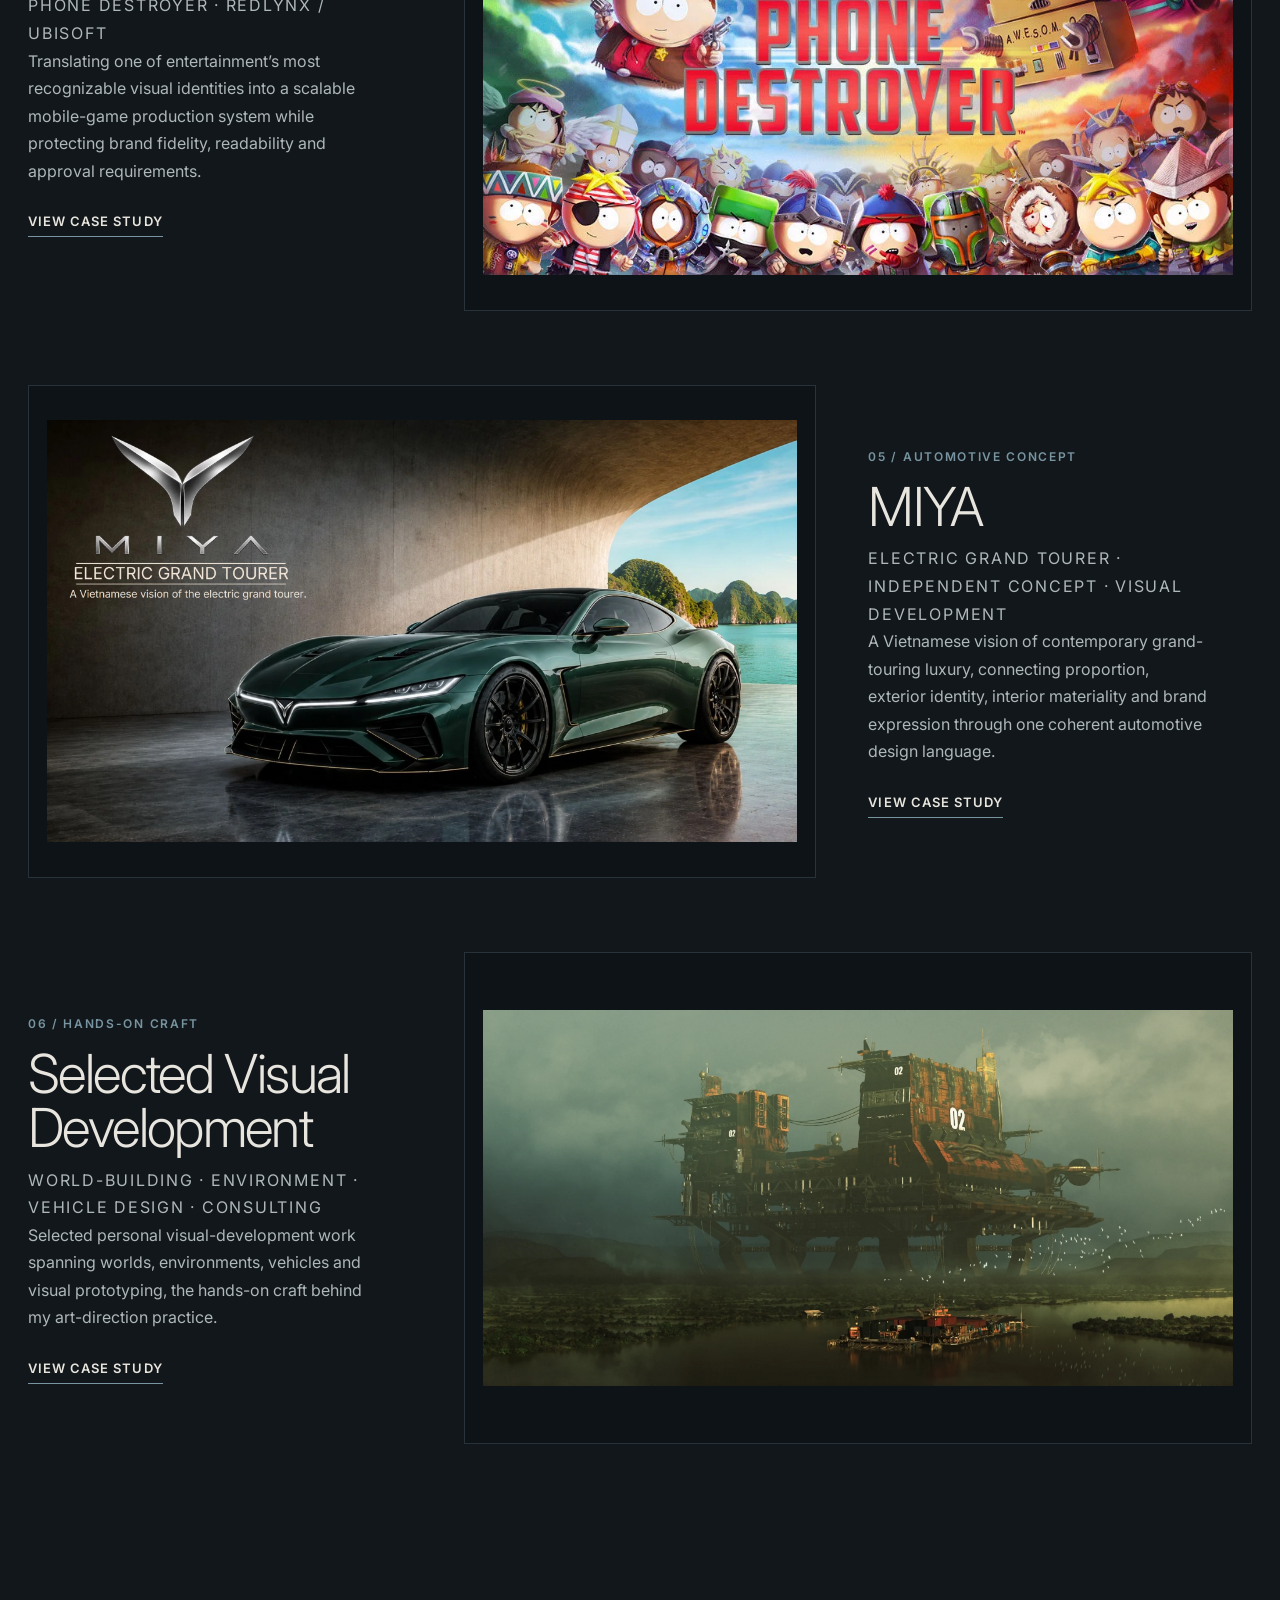
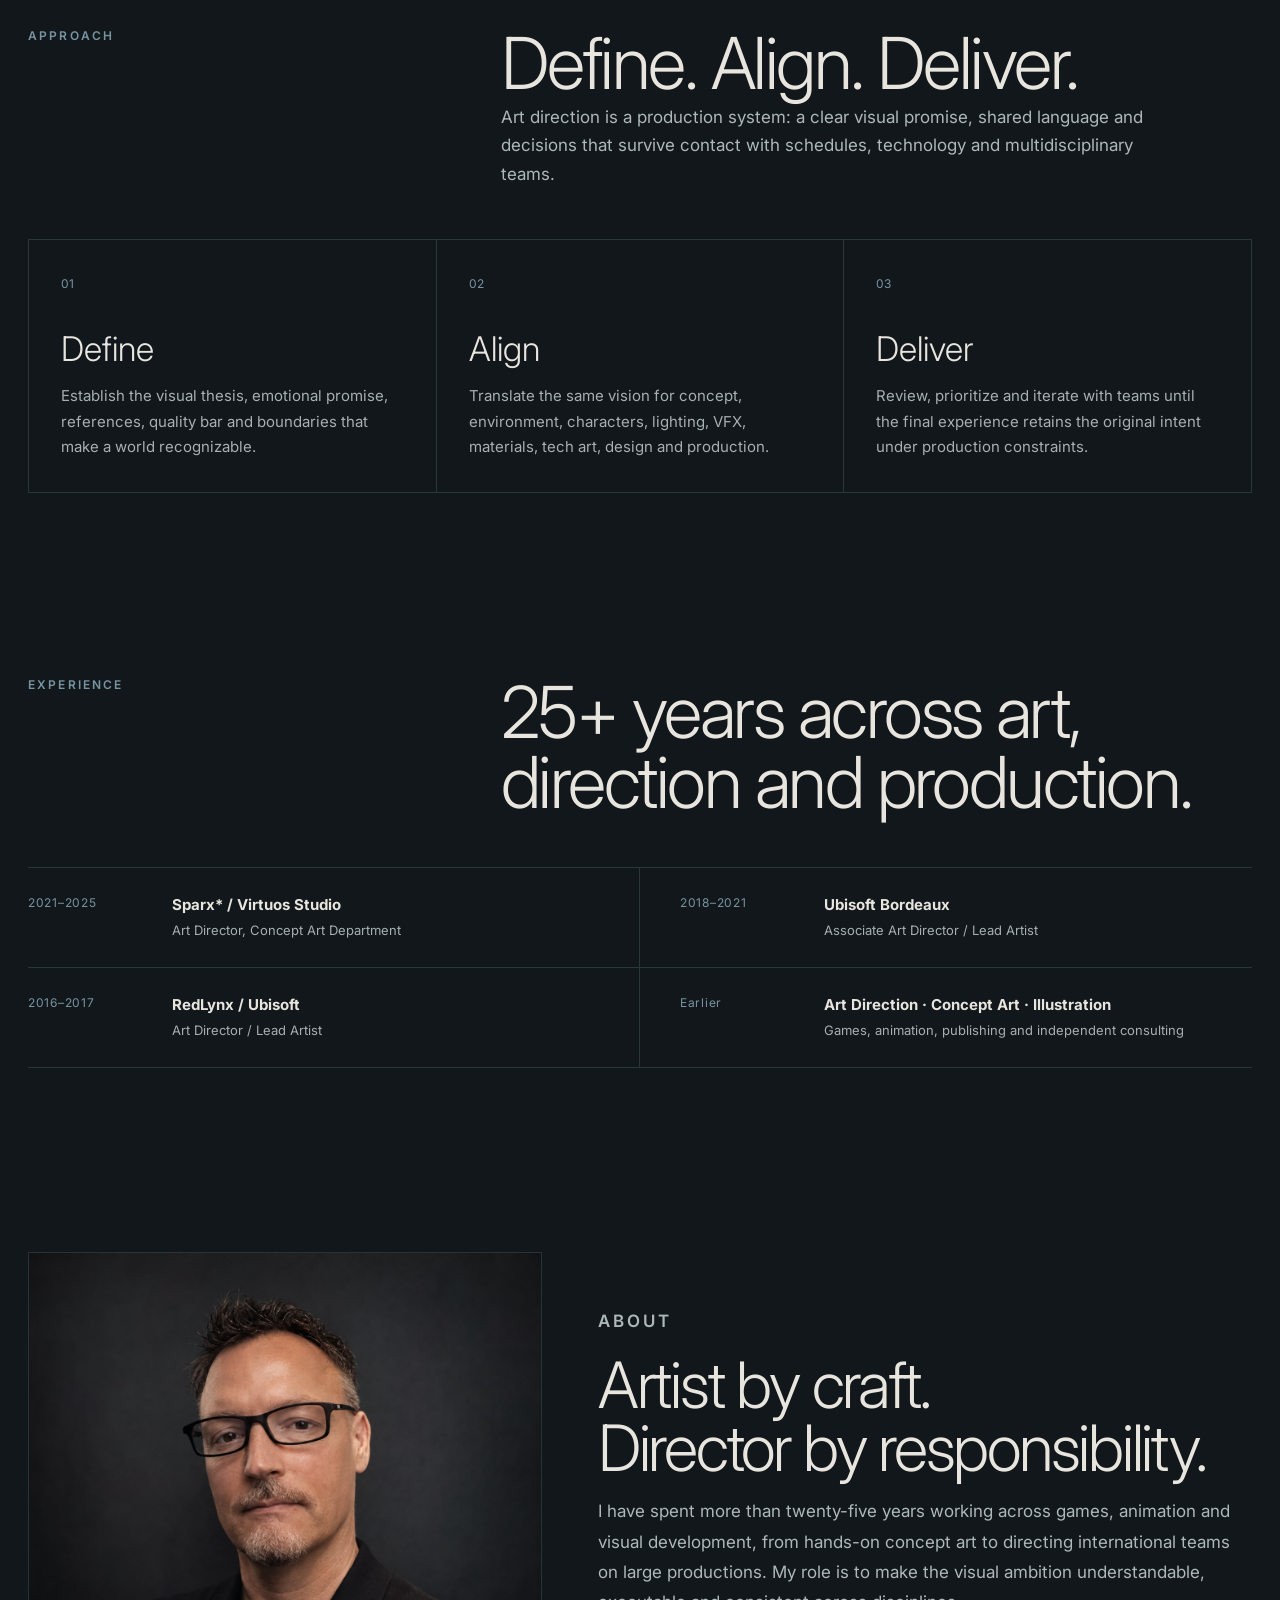
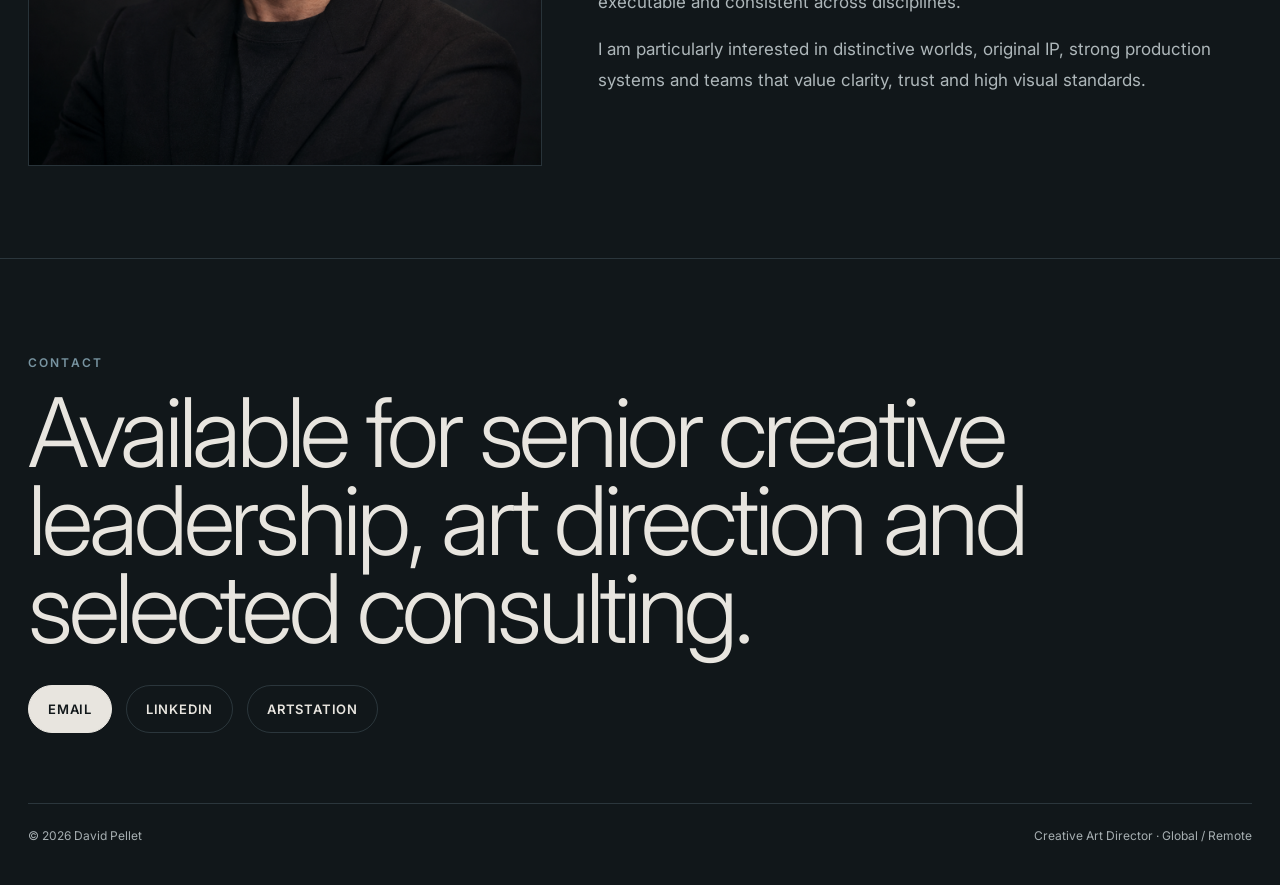
==== commit 8a0ab2b7: "Remove em dashes from portfolio copy" ====
--- a/index.html
+++ b/index.html
@@ -3,8 +3,8 @@
 <head>
 <meta charset="UTF-8" />
 <meta name="viewport" content="width=device-width, initial-scale=1.0" />
-<meta name="description" content="David Pellet — Creative Art Director. AAA Games, World-Building, Original IP and Visual Development." />
-<title>David Pellet — Creative Art Director</title>
+<meta name="description" content="David Pellet, Creative Art Director. AAA Games, World-Building, Original IP and Visual Development." />
+<title>David Pellet, Creative Art Director</title>
 <link rel="preconnect" href="https://fonts.googleapis.com">
 <link rel="preconnect" href="https://fonts.gstatic.com" crossorigin>
 <link href="https://fonts.googleapis.com/css2?family=Inter:wght@300;400;500;600&display=swap" rel="stylesheet">
@@ -35,16 +35,16 @@
 <main id="top">
 <section class="hero"><div class="shell"><div class="hero-grid"><div class="hero-copy"><p class="eyebrow">AAA Games · Original IP · Visual Development</p><h1>David<br />Pellet</h1><span class="hero-role">Creative Art Director</span><p class="hero-intro">I define distinctive worlds, build scalable visual systems and guide international teams from early creative exploration to production-ready execution.</p><div class="hero-actions"><a class="button primary" href="#work">View selected work</a></div></div><figure class="hero-visual"><img src="./assets/web/david-pellet-redleader-bp-garage-01.webp" alt="Personal visual development artwork by David Pellet" loading="eager" decoding="async" fetchpriority="high"></figure></div><div class="proof-strip"><div class="proof-grid"><div class="proof-item"><strong>25+ years</strong><span>Games, animation, publishing and visual development</span></div><div class="proof-item"><strong>AAA leadership</strong><span>Assassin’s Creed, Ghost Recon and international productions</span></div><div class="proof-item"><strong>Original IP</strong><span>World-building, visual canon and cross-media development</span></div><div class="proof-item"><strong>Global / Remote</strong><span>Based in Vietnam, collaborating internationally</span></div></div></div></div></section>
 <section class="section" id="work"><div class="shell"><div class="section-head"><div><p class="eyebrow">Selected work</p></div><div><h2>Six case studies. Six complementary dimensions of creative direction.</h2><p class="section-lead">Together they demonstrate AAA art direction, original IP creation, automotive concept development, production leadership, licensed-IP control and hands-on visual development.</p></div></div><div class="projects">
-<article class="project"><a class="project-media-link" href="wrath-of-the-druids.html" aria-label="Open Wrath of the Druids case study"><figure class="project-media-image"><img src="./assets/web/wrath/connacht-lackanscaul.webp" alt="Wrath of the Druids" loading="lazy" decoding="async"></figure></a><div class="project-copy"><span class="project-number">01 / AAA WORLD DIRECTION</span><h3>Wrath of the Druids</h3><p class="project-meta">Assassin’s Creed Valhalla · Ubisoft Bordeaux</p><p>Defining a distinctive ninth-century Irish territory inside an established global franchise—aligning environments, characters, props, VFX, textures and visual storytelling through production.</p><a class="text-link" href="wrath-of-the-druids.html">View case study</a></div></article>
+<article class="project"><a class="project-media-link" href="wrath-of-the-druids.html" aria-label="Open Wrath of the Druids case study"><figure class="project-media-image"><img src="./assets/web/wrath/connacht-lackanscaul.webp" alt="Wrath of the Druids" loading="lazy" decoding="async"></figure></a><div class="project-copy"><span class="project-number">01 / AAA WORLD DIRECTION</span><h3>Wrath of the Druids</h3><p class="project-meta">Assassin’s Creed Valhalla · Ubisoft Bordeaux</p><p>Defining a distinctive ninth-century Irish territory inside an established global franchise, aligning environments, characters, props, VFX, textures and visual storytelling through production.</p><a class="text-link" href="wrath-of-the-druids.html">View case study</a></div></article>
 <article class="project"><a class="project-media-link" href="the-kib.html" aria-label="Open THE KIB case study"><figure class="project-media-image"><img src="./assets/web/kib/Kinobora-warehouse_final_LI.webp" alt="THE KIB" loading="lazy" decoding="async"></figure></a><div class="project-copy"><span class="project-number">02 / ORIGINAL IP</span><h3>THE KIB</h3><p class="project-meta">Independent IP · World-building · Visual canon</p><p>Building an original science-fiction property from narrative premise to a coherent visual and production system spanning world rules, environments, creatures, technology, characters and cross-media development.</p><a class="text-link" href="the-kib.html">View case study</a></div></article>
 <article class="project"><a class="project-media-link" href="ghost-recon.html" aria-label="Open Ghost Recon case study"><figure class="project-media-image"><img src="./assets/web/ghost-recon/petur-arnorsson-thevideogamegallery-27263-3840x2160.webp" alt="Ghost Recon Breakpoint" loading="lazy" decoding="async"></figure></a><div class="project-copy"><span class="project-number">03 / PRODUCTION LEADERSHIP</span><h3>Ghost Recon</h3><p class="project-meta">Wildlands Year 2 · Breakpoint · Ubisoft</p><p>Maintaining visual coherence across a large-scale live production while coordinating multidisciplinary teams, multiple timelines and external franchise requirements.</p><a class="text-link" href="ghost-recon.html">View case study</a></div></article>
 <article class="project"><a class="project-media-link" href="south-park-phone-destroyer.html" aria-label="Open South Park: Phone Destroyer case study"><figure class="project-media-image"><img src="./assets/web/south-park/david-pellet-davelhan-sp-phone-destroyer.webp" alt="South Park Phone Destroyer" loading="lazy" decoding="async"></figure></a><div class="project-copy"><span class="project-number">04 / LICENSED IP SYSTEM</span><h3>South Park</h3><p class="project-meta">Phone Destroyer · RedLynx / Ubisoft</p><p>Translating one of entertainment’s most recognizable visual identities into a scalable mobile-game production system while protecting brand fidelity, readability and approval requirements.</p><a class="text-link" href="south-park-phone-destroyer.html">View case study</a></div></article>
-<article class="project"><a class="project-media-link" href="miya.html" aria-label="Open MIYA Electric Grand Tourer case study"><figure class="project-media-image"><img src="./assets/web/MIYA/MIYA-EGT-Project-1.webp" alt="MIYA Electric Grand Tourer" loading="lazy" decoding="async"></figure></a><div class="project-copy"><span class="project-number">05 / AUTOMOTIVE CONCEPT</span><h3>MIYA</h3><p class="project-meta">Electric Grand Tourer · Independent Concept · Visual Development</p><p>A Vietnamese vision of contemporary grand-touring luxury—connecting proportion, exterior identity, interior materiality and brand expression through one coherent automotive design language.</p><a class="text-link" href="miya.html">View case study</a></div></article>
-<article class="project"><a class="project-media-link" href="visual-development.html" aria-label="Open Selected Visual Development case study"><figure class="project-media-image"><img src="./assets/web/visual-development/riverside_91.4x45.7.webp" alt="Selected Visual Development — world and environment design" loading="lazy" decoding="async"></figure></a><div class="project-copy"><span class="project-number">06 / HANDS-ON CRAFT</span><h3>Selected Visual Development</h3><p class="project-meta">World-Building · Environment · Vehicle Design · Consulting</p><p>Selected personal visual-development work spanning worlds, environments, vehicles and visual prototyping—the hands-on craft behind my art-direction practice.</p><a class="text-link" href="visual-development.html">View case study</a></div></article>
+<article class="project"><a class="project-media-link" href="miya.html" aria-label="Open MIYA Electric Grand Tourer case study"><figure class="project-media-image"><img src="./assets/web/MIYA/MIYA-EGT-Project-1.webp" alt="MIYA Electric Grand Tourer" loading="lazy" decoding="async"></figure></a><div class="project-copy"><span class="project-number">05 / AUTOMOTIVE CONCEPT</span><h3>MIYA</h3><p class="project-meta">Electric Grand Tourer · Independent Concept · Visual Development</p><p>A Vietnamese vision of contemporary grand-touring luxury, connecting proportion, exterior identity, interior materiality and brand expression through one coherent automotive design language.</p><a class="text-link" href="miya.html">View case study</a></div></article>
+<article class="project"><a class="project-media-link" href="visual-development.html" aria-label="Open Selected Visual Development case study"><figure class="project-media-image"><img src="./assets/web/visual-development/riverside_91.4x45.7.webp" alt="Selected Visual Development, world and environment design" loading="lazy" decoding="async"></figure></a><div class="project-copy"><span class="project-number">06 / HANDS-ON CRAFT</span><h3>Selected Visual Development</h3><p class="project-meta">World-Building · Environment · Vehicle Design · Consulting</p><p>Selected personal visual-development work spanning worlds, environments, vehicles and visual prototyping, the hands-on craft behind my art-direction practice.</p><a class="text-link" href="visual-development.html">View case study</a></div></article>
 </div></div></section>
 <section class="section" id="approach"><div class="shell"><div class="section-head"><div><p class="eyebrow">Approach</p></div><div><h2>Define. Align. Deliver.</h2><p class="section-lead">Art direction is a production system: a clear visual promise, shared language and decisions that survive contact with schedules, technology and multidisciplinary teams.</p></div></div><div class="approach-grid"><div class="approach-card"><span class="index">01</span><h3>Define</h3><p>Establish the visual thesis, emotional promise, references, quality bar and boundaries that make a world recognizable.</p></div><div class="approach-card"><span class="index">02</span><h3>Align</h3><p>Translate the same vision for concept, environment, characters, lighting, VFX, materials, tech art, design and production.</p></div><div class="approach-card"><span class="index">03</span><h3>Deliver</h3><p>Review, prioritize and iterate with teams until the final experience retains the original intent under production constraints.</p></div></div></div></section>
-<section class="section" id="experience"><div class="shell"><div class="section-head"><div><p class="eyebrow">Experience</p></div><div><h2>25+ years across art, direction and production.</h2></div></div><div class="experience"><div class="experience-row"><time>2021–2025</time><div><strong>Sparx* / Virtuos Studio</strong><span>Art Director — Concept Art Department</span></div></div><div class="experience-row"><time>2018–2021</time><div><strong>Ubisoft Bordeaux</strong><span>Associate Art Director / Lead Artist</span></div></div><div class="experience-row"><time>2016–2017</time><div><strong>RedLynx / Ubisoft</strong><span>Art Director / Lead Artist</span></div></div><div class="experience-row"><time>Earlier</time><div><strong>Art Direction · Concept Art · Illustration</strong><span>Games, animation, publishing and independent consulting</span></div></div></div></div></section>
-<section class="section" id="about"><div class="shell about-grid"><figure class="portrait-slot"><img src="./assets/web/photprofile.png" alt="Portrait of David Pellet" loading="lazy" decoding="async"></figure><div class="about-copy"><p class="eyebrow">About</p><h2>Artist by craft.<br />Director by responsibility.</h2><p>I have spent more than twenty-five years working across games, animation and visual development—from hands-on concept art to directing international teams on large productions. My role is to make the visual ambition understandable, executable and consistent across disciplines.</p><p>I am particularly interested in distinctive worlds, original IP, strong production systems and teams that value clarity, trust and high visual standards.</p></div></div></section>
+<section class="section" id="experience"><div class="shell"><div class="section-head"><div><p class="eyebrow">Experience</p></div><div><h2>25+ years across art, direction and production.</h2></div></div><div class="experience"><div class="experience-row"><time>2021–2025</time><div><strong>Sparx* / Virtuos Studio</strong><span>Art Director, Concept Art Department</span></div></div><div class="experience-row"><time>2018–2021</time><div><strong>Ubisoft Bordeaux</strong><span>Associate Art Director / Lead Artist</span></div></div><div class="experience-row"><time>2016–2017</time><div><strong>RedLynx / Ubisoft</strong><span>Art Director / Lead Artist</span></div></div><div class="experience-row"><time>Earlier</time><div><strong>Art Direction · Concept Art · Illustration</strong><span>Games, animation, publishing and independent consulting</span></div></div></div></div></section>
+<section class="section" id="about"><div class="shell about-grid"><figure class="portrait-slot"><img src="./assets/web/photprofile.png" alt="Portrait of David Pellet" loading="lazy" decoding="async"></figure><div class="about-copy"><p class="eyebrow">About</p><h2>Artist by craft.<br />Director by responsibility.</h2><p>I have spent more than twenty-five years working across games, animation and visual development, from hands-on concept art to directing international teams on large productions. My role is to make the visual ambition understandable, executable and consistent across disciplines.</p><p>I am particularly interested in distinctive worlds, original IP, strong production systems and teams that value clarity, trust and high visual standards.</p></div></div></section>
 <section class="contact" id="contact"><div class="shell"><p class="eyebrow">Contact</p><h2>Available for senior creative leadership, art direction and selected consulting.</h2><div class="contact-links"><a class="button primary" href="mailto:davidpellet@gmail.com">Email</a><a class="button" href="https://www.linkedin.com/in/davidpellet/">LinkedIn</a><a class="button" href="https://www.artstation.com/davelhan">ArtStation</a></div><footer><span>© 2026 David Pellet</span><span>Creative Art Director · Global / Remote</span></footer></div></section>
 </main>
 </body>
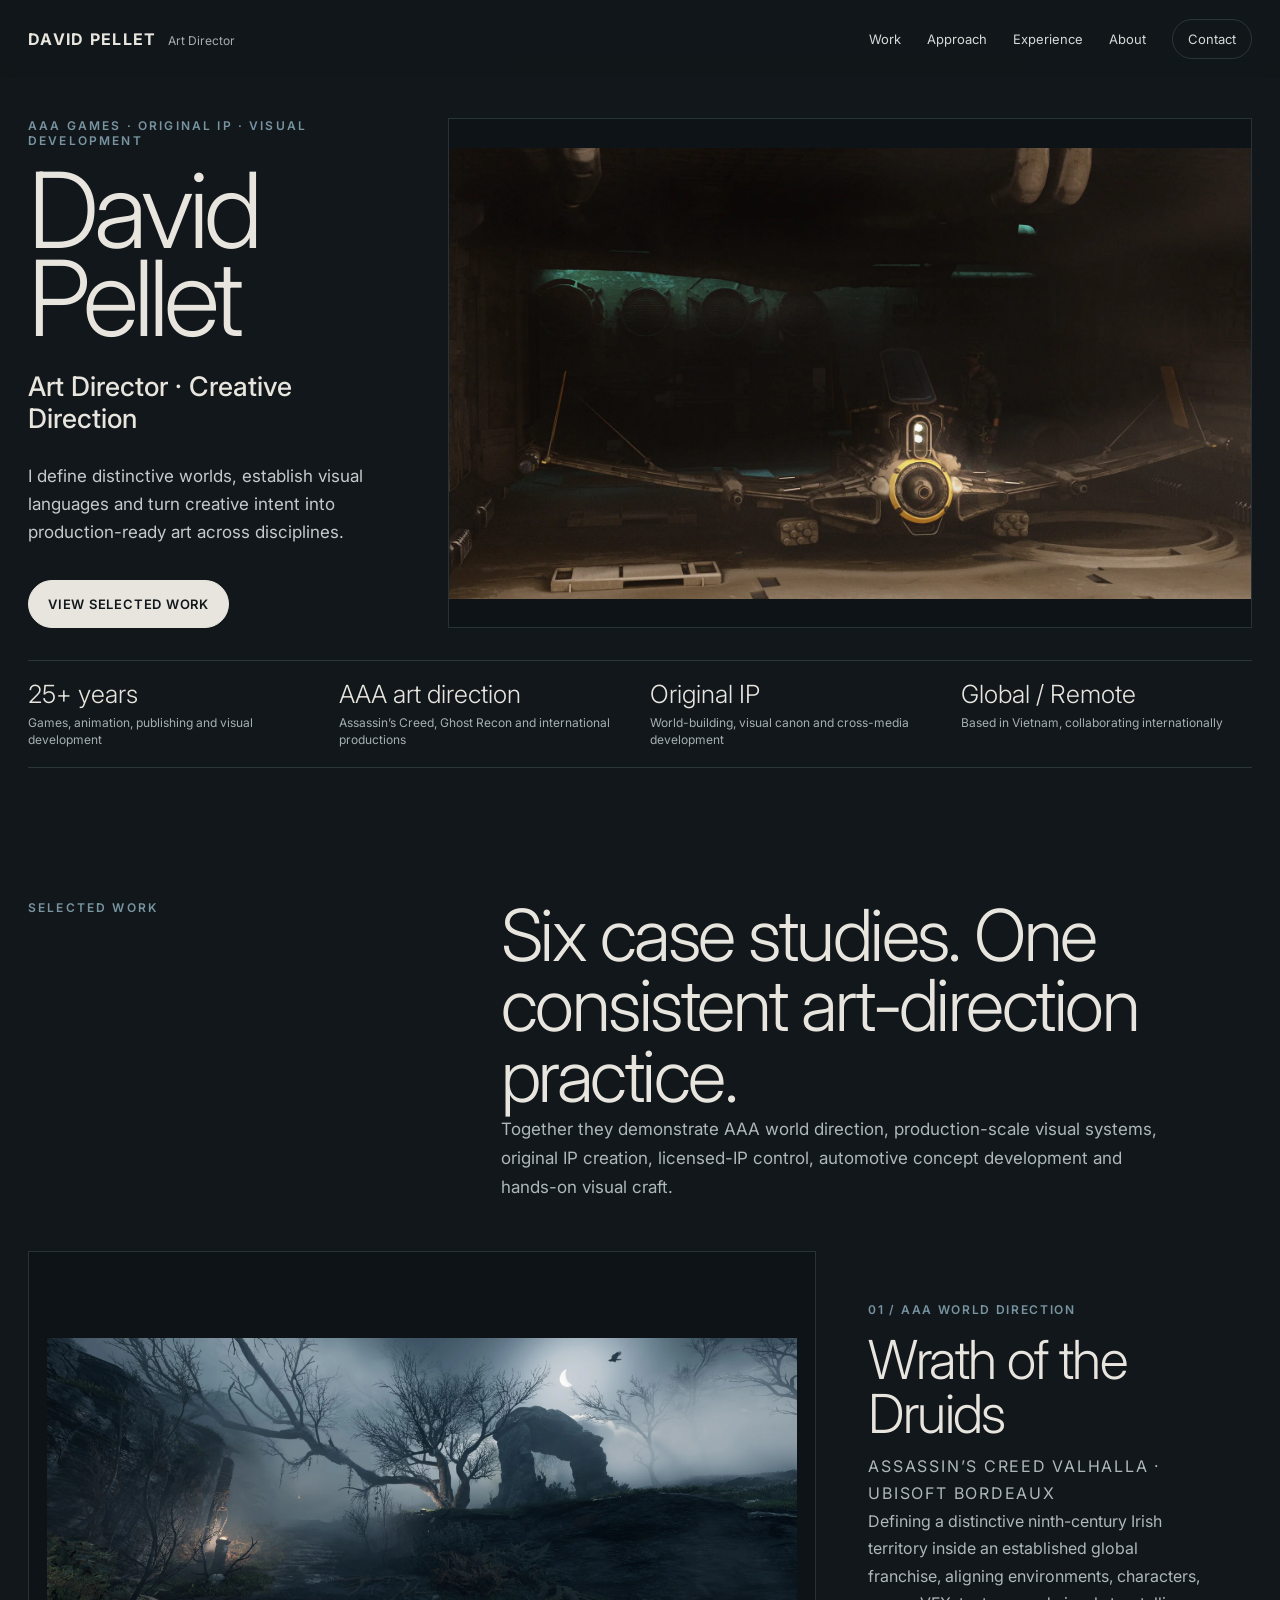
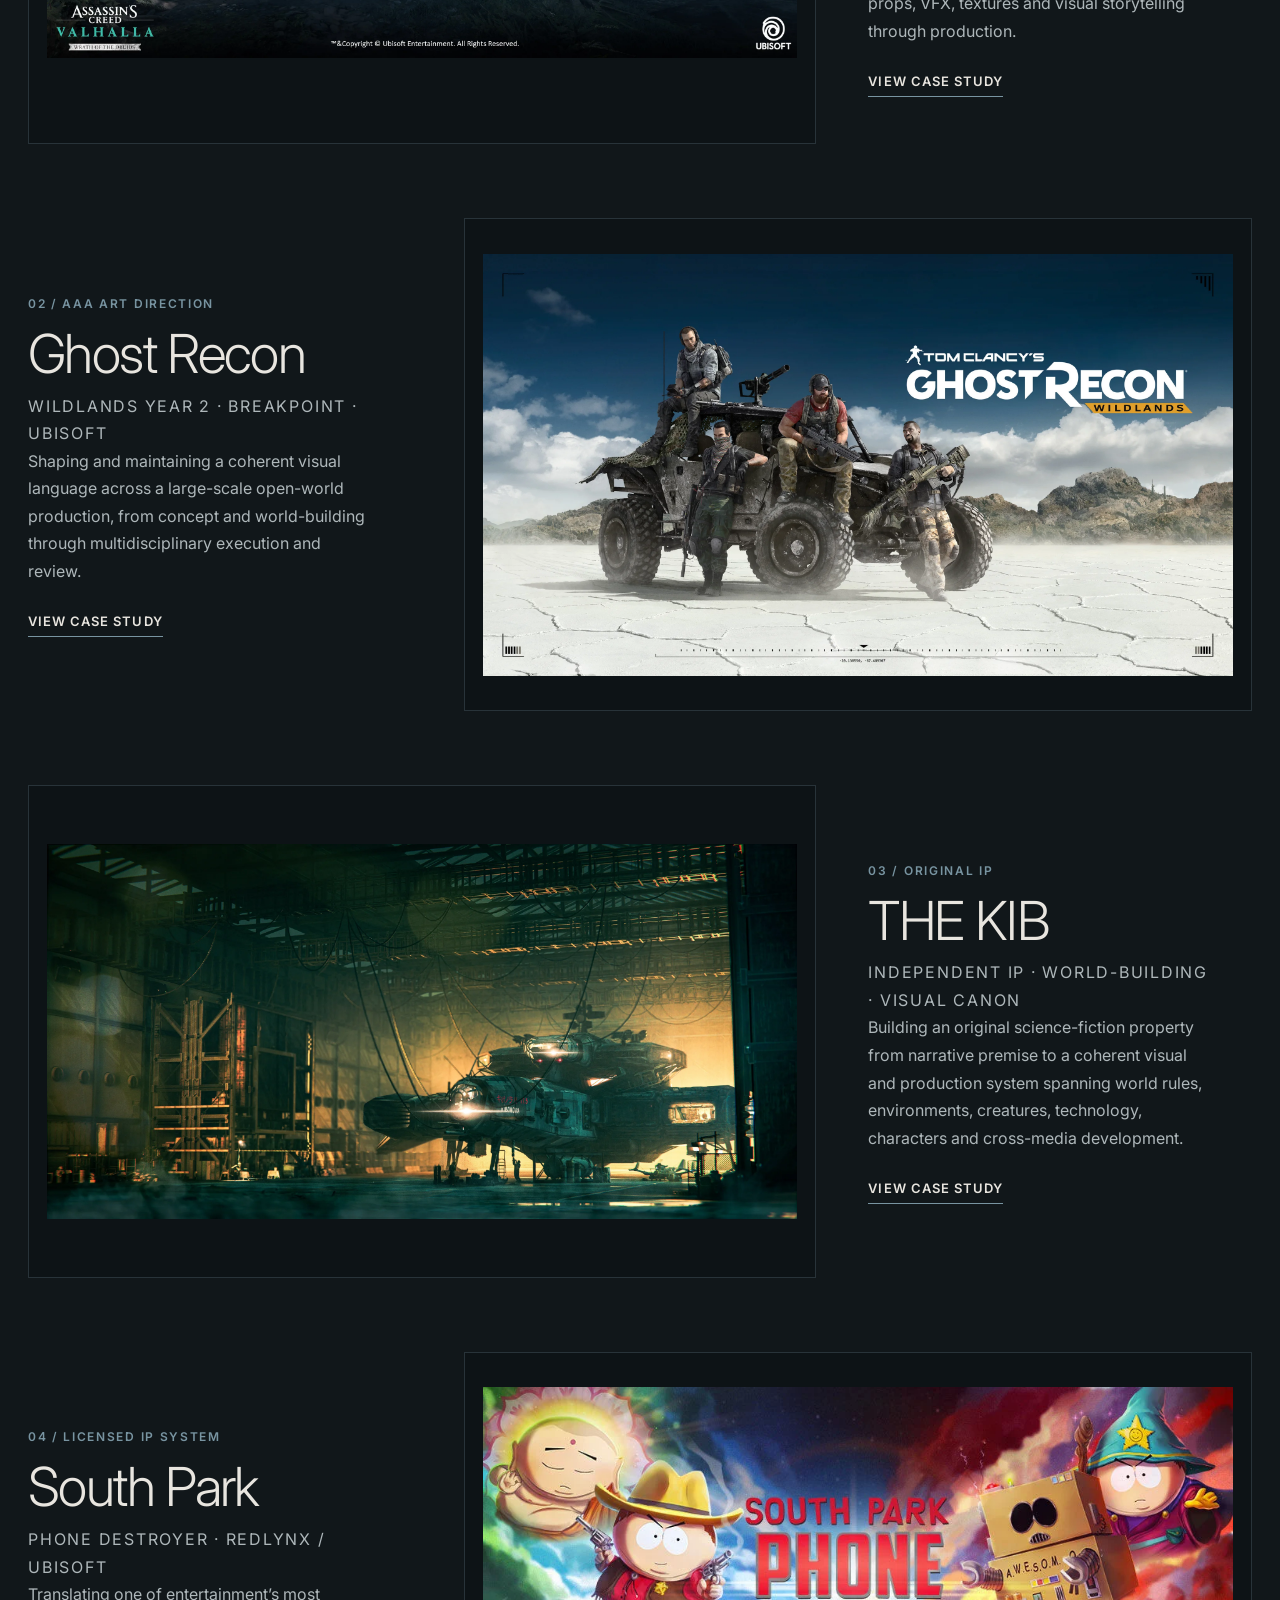
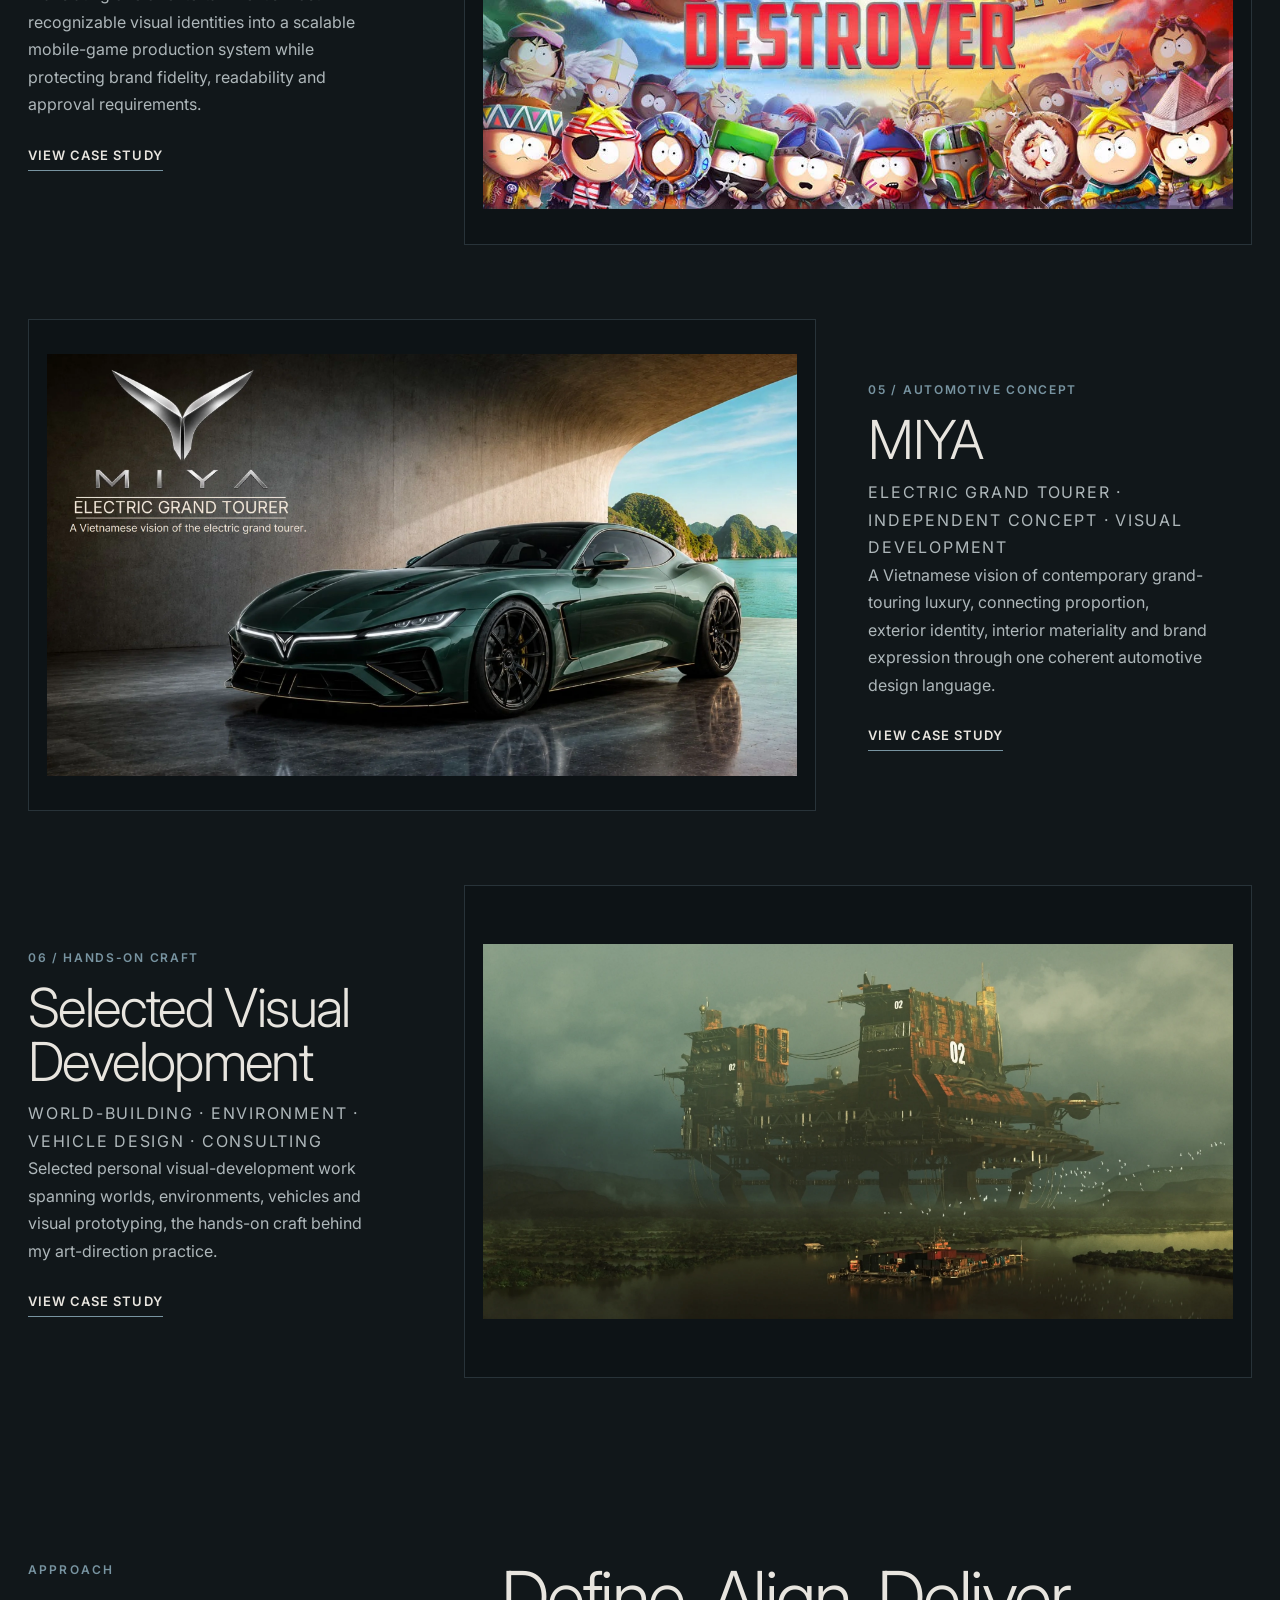
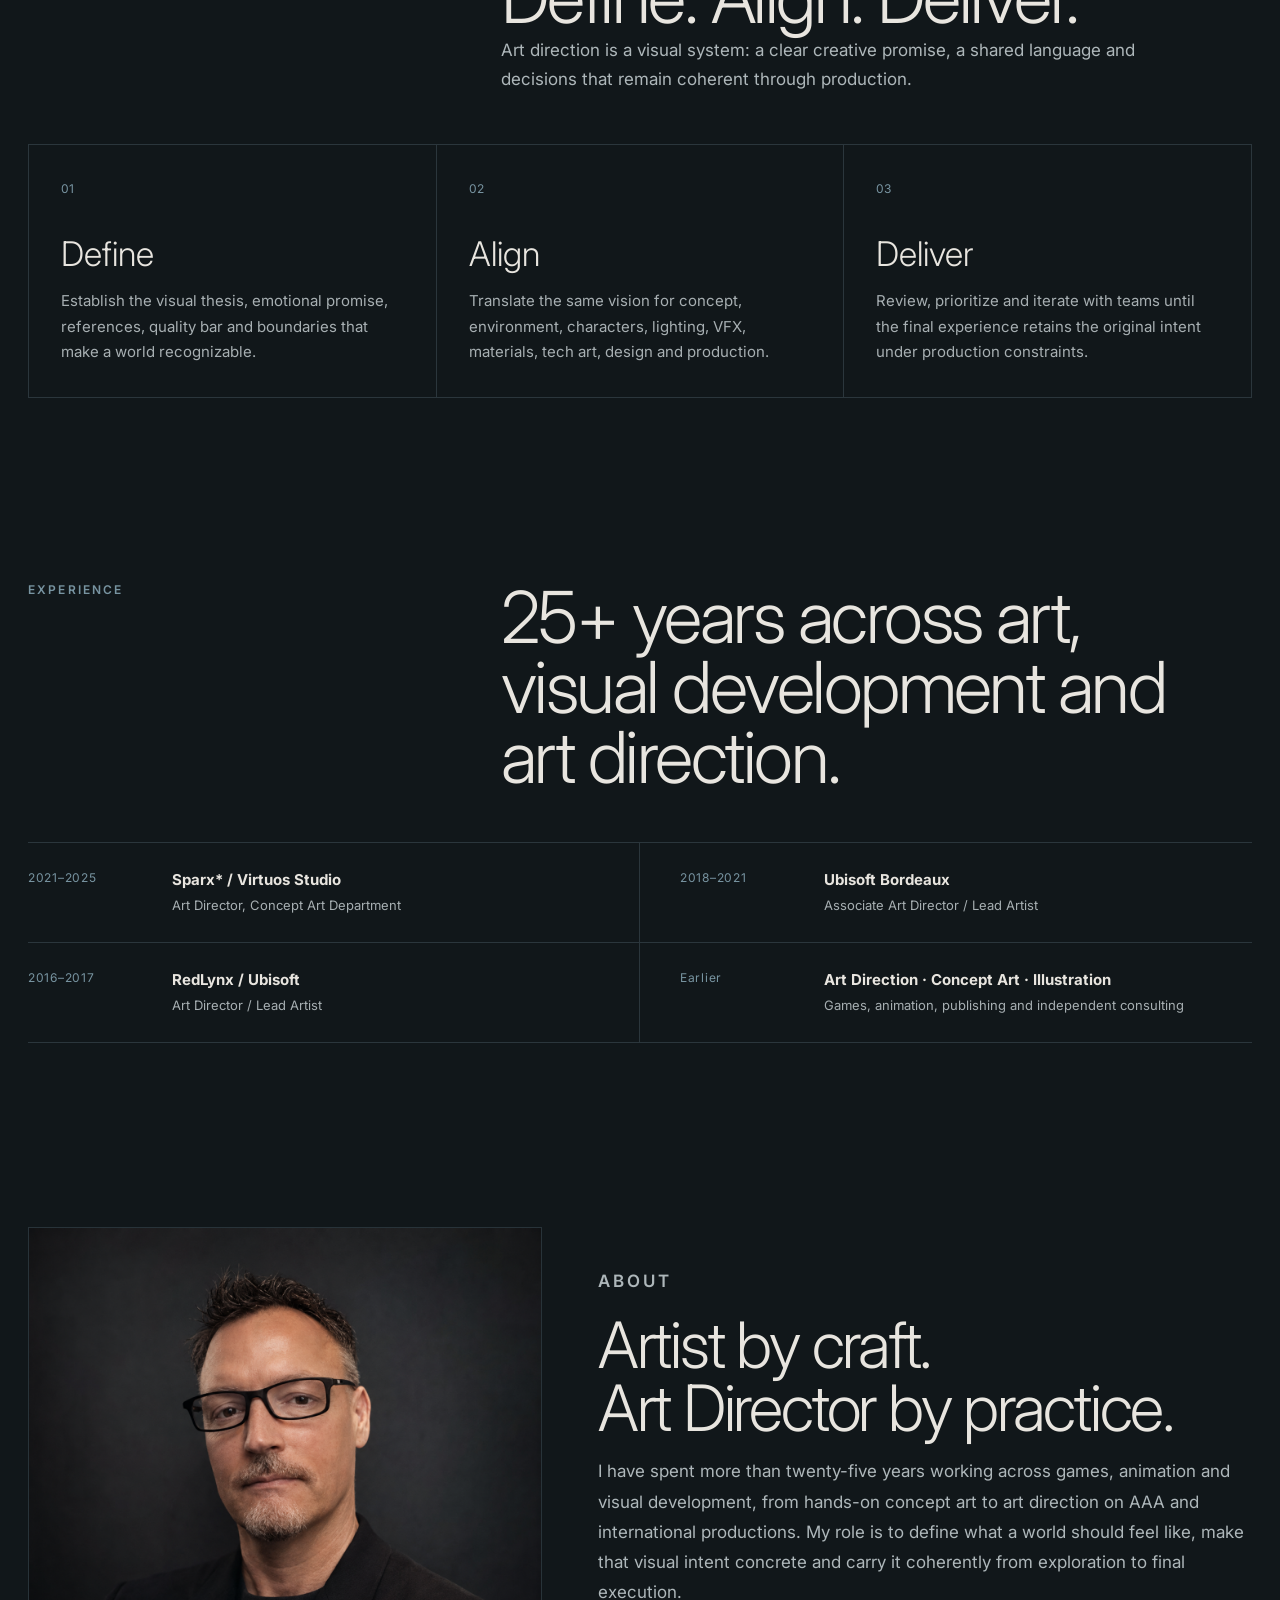
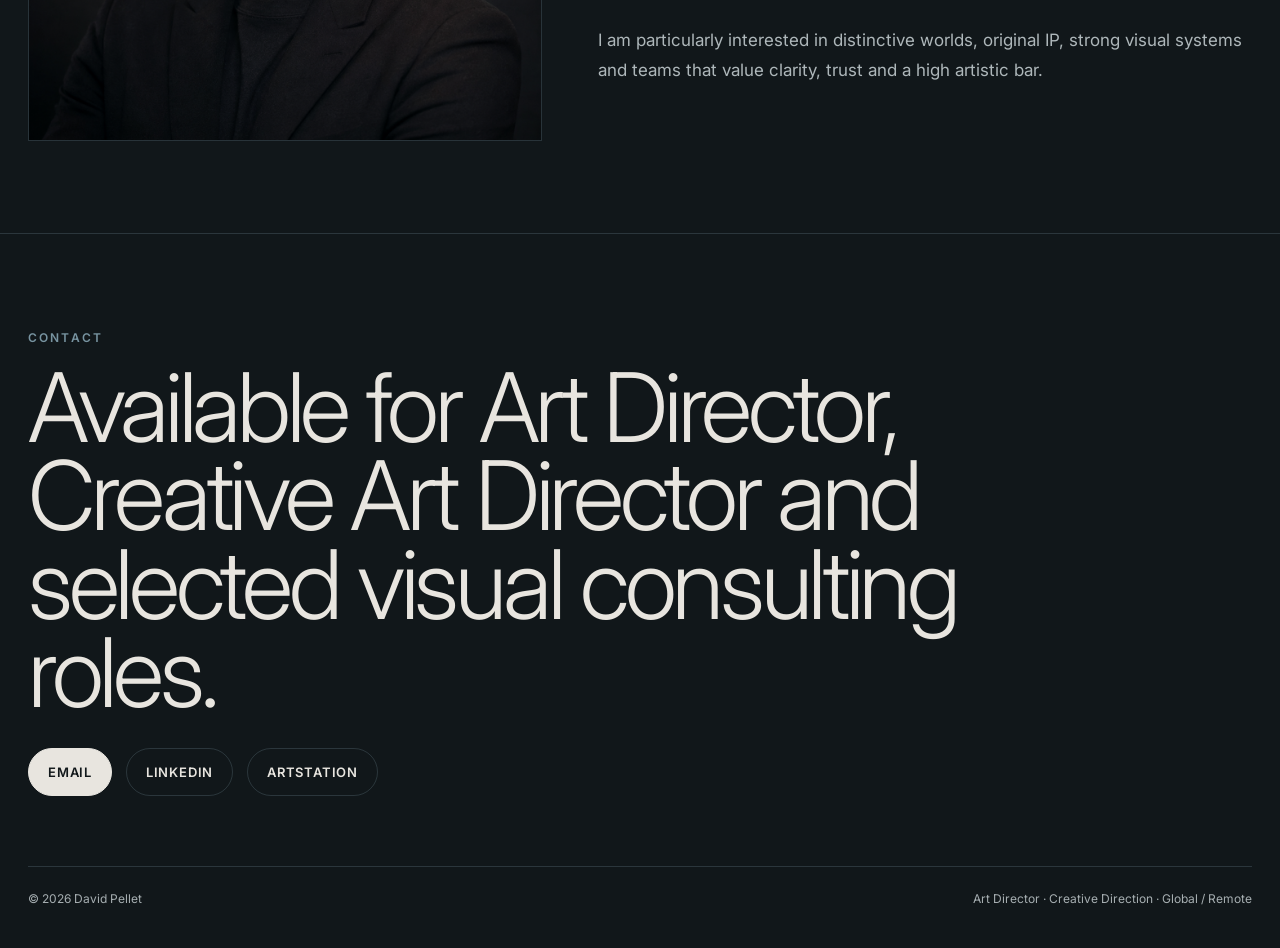
==== commit 3e8e598f: "Reposition portfolio around art direction and craft" ====
--- a/index.html
+++ b/index.html
@@ -3,8 +3,8 @@
 <head>
 <meta charset="UTF-8" />
 <meta name="viewport" content="width=device-width, initial-scale=1.0" />
-<meta name="description" content="David Pellet, Creative Art Director. AAA Games, World-Building, Original IP and Visual Development." />
-<title>David Pellet, Creative Art Director</title>
+<meta name="description" content="David Pellet, Art Director focused on AAA games, world-building, original IP and visual development." />
+<title>David Pellet — Art Director</title>
 <link rel="preconnect" href="https://fonts.googleapis.com">
 <link rel="preconnect" href="https://fonts.gstatic.com" crossorigin>
 <link href="https://fonts.googleapis.com/css2?family=Inter:wght@300;400;500;600&display=swap" rel="stylesheet">
@@ -31,21 +31,21 @@
 <link rel="stylesheet" href="./assets/portfolio-system.css">
 </head>
 <body class="portfolio-home">
-<header class="site-header"><div class="shell nav"><a class="brand" href="#top"><strong>David Pellet</strong><span>Creative Art Director</span></a><nav class="nav-links"><a href="#work">Work</a><a href="#approach">Approach</a><a href="#experience">Experience</a><a href="#about">About</a><a class="nav-cta" href="#contact">Contact</a></nav></div></header>
+<header class="site-header"><div class="shell nav"><a class="brand" href="#top"><strong>David Pellet</strong><span>Art Director</span></a><nav class="nav-links"><a href="#work">Work</a><a href="#approach">Approach</a><a href="#experience">Experience</a><a href="#about">About</a><a class="nav-cta" href="#contact">Contact</a></nav></div></header>
 <main id="top">
-<section class="hero"><div class="shell"><div class="hero-grid"><div class="hero-copy"><p class="eyebrow">AAA Games · Original IP · Visual Development</p><h1>David<br />Pellet</h1><span class="hero-role">Creative Art Director</span><p class="hero-intro">I define distinctive worlds, build scalable visual systems and guide international teams from early creative exploration to production-ready execution.</p><div class="hero-actions"><a class="button primary" href="#work">View selected work</a></div></div><figure class="hero-visual"><img src="./assets/web/david-pellet-redleader-bp-garage-01.webp" alt="Personal visual development artwork by David Pellet" loading="eager" decoding="async" fetchpriority="high"></figure></div><div class="proof-strip"><div class="proof-grid"><div class="proof-item"><strong>25+ years</strong><span>Games, animation, publishing and visual development</span></div><div class="proof-item"><strong>AAA leadership</strong><span>Assassin’s Creed, Ghost Recon and international productions</span></div><div class="proof-item"><strong>Original IP</strong><span>World-building, visual canon and cross-media development</span></div><div class="proof-item"><strong>Global / Remote</strong><span>Based in Vietnam, collaborating internationally</span></div></div></div></div></section>
-<section class="section" id="work"><div class="shell"><div class="section-head"><div><p class="eyebrow">Selected work</p></div><div><h2>Six case studies. Six complementary dimensions of creative direction.</h2><p class="section-lead">Together they demonstrate AAA art direction, original IP creation, automotive concept development, production leadership, licensed-IP control and hands-on visual development.</p></div></div><div class="projects">
+<section class="hero"><div class="shell"><div class="hero-grid"><div class="hero-copy"><p class="eyebrow">AAA Games · Original IP · Visual Development</p><h1>David<br />Pellet</h1><span class="hero-role">Art Director · Creative Direction</span><p class="hero-intro">I define distinctive worlds, establish visual languages and turn creative intent into production-ready art across disciplines.</p><div class="hero-actions"><a class="button primary" href="#work">View selected work</a></div></div><figure class="hero-visual"><img src="./assets/web/david-pellet-redleader-bp-garage-01.webp" alt="Personal visual development artwork by David Pellet" loading="eager" decoding="async" fetchpriority="high"></figure></div><div class="proof-strip"><div class="proof-grid"><div class="proof-item"><strong>25+ years</strong><span>Games, animation, publishing and visual development</span></div><div class="proof-item"><strong>AAA art direction</strong><span>Assassin’s Creed, Ghost Recon and international productions</span></div><div class="proof-item"><strong>Original IP</strong><span>World-building, visual canon and cross-media development</span></div><div class="proof-item"><strong>Global / Remote</strong><span>Based in Vietnam, collaborating internationally</span></div></div></div></div></section>
+<section class="section" id="work"><div class="shell"><div class="section-head"><div><p class="eyebrow">Selected work</p></div><div><h2>Six case studies. One consistent art-direction practice.</h2><p class="section-lead">Together they demonstrate AAA world direction, production-scale visual systems, original IP creation, licensed-IP control, automotive concept development and hands-on visual craft.</p></div></div><div class="projects">
 <article class="project"><a class="project-media-link" href="wrath-of-the-druids.html" aria-label="Open Wrath of the Druids case study"><figure class="project-media-image"><img src="./assets/web/wrath/connacht-lackanscaul.webp" alt="Wrath of the Druids" loading="lazy" decoding="async"></figure></a><div class="project-copy"><span class="project-number">01 / AAA WORLD DIRECTION</span><h3>Wrath of the Druids</h3><p class="project-meta">Assassin’s Creed Valhalla · Ubisoft Bordeaux</p><p>Defining a distinctive ninth-century Irish territory inside an established global franchise, aligning environments, characters, props, VFX, textures and visual storytelling through production.</p><a class="text-link" href="wrath-of-the-druids.html">View case study</a></div></article>
-<article class="project"><a class="project-media-link" href="the-kib.html" aria-label="Open THE KIB case study"><figure class="project-media-image"><img src="./assets/web/kib/Kinobora-warehouse_final_LI.webp" alt="THE KIB" loading="lazy" decoding="async"></figure></a><div class="project-copy"><span class="project-number">02 / ORIGINAL IP</span><h3>THE KIB</h3><p class="project-meta">Independent IP · World-building · Visual canon</p><p>Building an original science-fiction property from narrative premise to a coherent visual and production system spanning world rules, environments, creatures, technology, characters and cross-media development.</p><a class="text-link" href="the-kib.html">View case study</a></div></article>
-<article class="project"><a class="project-media-link" href="ghost-recon.html" aria-label="Open Ghost Recon case study"><figure class="project-media-image"><img src="./assets/web/ghost-recon/petur-arnorsson-thevideogamegallery-27263-3840x2160.webp" alt="Ghost Recon Breakpoint" loading="lazy" decoding="async"></figure></a><div class="project-copy"><span class="project-number">03 / PRODUCTION LEADERSHIP</span><h3>Ghost Recon</h3><p class="project-meta">Wildlands Year 2 · Breakpoint · Ubisoft</p><p>Maintaining visual coherence across a large-scale live production while coordinating multidisciplinary teams, multiple timelines and external franchise requirements.</p><a class="text-link" href="ghost-recon.html">View case study</a></div></article>
+<article class="project"><a class="project-media-link" href="ghost-recon.html" aria-label="Open Ghost Recon case study"><figure class="project-media-image"><img src="./assets/web/ghost-recon/petur-arnorsson-thevideogamegallery-27263-3840x2160.webp" alt="Ghost Recon Breakpoint" loading="lazy" decoding="async"></figure></a><div class="project-copy"><span class="project-number">02 / AAA ART DIRECTION</span><h3>Ghost Recon</h3><p class="project-meta">Wildlands Year 2 · Breakpoint · Ubisoft</p><p>Shaping and maintaining a coherent visual language across a large-scale open-world production, from concept and world-building through multidisciplinary execution and review.</p><a class="text-link" href="ghost-recon.html">View case study</a></div></article>
+<article class="project"><a class="project-media-link" href="the-kib.html" aria-label="Open THE KIB case study"><figure class="project-media-image"><img src="./assets/web/kib/Kinobora-warehouse_final_LI.webp" alt="THE KIB" loading="lazy" decoding="async"></figure></a><div class="project-copy"><span class="project-number">03 / ORIGINAL IP</span><h3>THE KIB</h3><p class="project-meta">Independent IP · World-building · Visual canon</p><p>Building an original science-fiction property from narrative premise to a coherent visual and production system spanning world rules, environments, creatures, technology, characters and cross-media development.</p><a class="text-link" href="the-kib.html">View case study</a></div></article>
 <article class="project"><a class="project-media-link" href="south-park-phone-destroyer.html" aria-label="Open South Park: Phone Destroyer case study"><figure class="project-media-image"><img src="./assets/web/south-park/david-pellet-davelhan-sp-phone-destroyer.webp" alt="South Park Phone Destroyer" loading="lazy" decoding="async"></figure></a><div class="project-copy"><span class="project-number">04 / LICENSED IP SYSTEM</span><h3>South Park</h3><p class="project-meta">Phone Destroyer · RedLynx / Ubisoft</p><p>Translating one of entertainment’s most recognizable visual identities into a scalable mobile-game production system while protecting brand fidelity, readability and approval requirements.</p><a class="text-link" href="south-park-phone-destroyer.html">View case study</a></div></article>
 <article class="project"><a class="project-media-link" href="miya.html" aria-label="Open MIYA Electric Grand Tourer case study"><figure class="project-media-image"><img src="./assets/web/MIYA/MIYA-EGT-Project-1.webp" alt="MIYA Electric Grand Tourer" loading="lazy" decoding="async"></figure></a><div class="project-copy"><span class="project-number">05 / AUTOMOTIVE CONCEPT</span><h3>MIYA</h3><p class="project-meta">Electric Grand Tourer · Independent Concept · Visual Development</p><p>A Vietnamese vision of contemporary grand-touring luxury, connecting proportion, exterior identity, interior materiality and brand expression through one coherent automotive design language.</p><a class="text-link" href="miya.html">View case study</a></div></article>
 <article class="project"><a class="project-media-link" href="visual-development.html" aria-label="Open Selected Visual Development case study"><figure class="project-media-image"><img src="./assets/web/visual-development/riverside_91.4x45.7.webp" alt="Selected Visual Development, world and environment design" loading="lazy" decoding="async"></figure></a><div class="project-copy"><span class="project-number">06 / HANDS-ON CRAFT</span><h3>Selected Visual Development</h3><p class="project-meta">World-Building · Environment · Vehicle Design · Consulting</p><p>Selected personal visual-development work spanning worlds, environments, vehicles and visual prototyping, the hands-on craft behind my art-direction practice.</p><a class="text-link" href="visual-development.html">View case study</a></div></article>
 </div></div></section>
-<section class="section" id="approach"><div class="shell"><div class="section-head"><div><p class="eyebrow">Approach</p></div><div><h2>Define. Align. Deliver.</h2><p class="section-lead">Art direction is a production system: a clear visual promise, shared language and decisions that survive contact with schedules, technology and multidisciplinary teams.</p></div></div><div class="approach-grid"><div class="approach-card"><span class="index">01</span><h3>Define</h3><p>Establish the visual thesis, emotional promise, references, quality bar and boundaries that make a world recognizable.</p></div><div class="approach-card"><span class="index">02</span><h3>Align</h3><p>Translate the same vision for concept, environment, characters, lighting, VFX, materials, tech art, design and production.</p></div><div class="approach-card"><span class="index">03</span><h3>Deliver</h3><p>Review, prioritize and iterate with teams until the final experience retains the original intent under production constraints.</p></div></div></div></section>
-<section class="section" id="experience"><div class="shell"><div class="section-head"><div><p class="eyebrow">Experience</p></div><div><h2>25+ years across art, direction and production.</h2></div></div><div class="experience"><div class="experience-row"><time>2021–2025</time><div><strong>Sparx* / Virtuos Studio</strong><span>Art Director, Concept Art Department</span></div></div><div class="experience-row"><time>2018–2021</time><div><strong>Ubisoft Bordeaux</strong><span>Associate Art Director / Lead Artist</span></div></div><div class="experience-row"><time>2016–2017</time><div><strong>RedLynx / Ubisoft</strong><span>Art Director / Lead Artist</span></div></div><div class="experience-row"><time>Earlier</time><div><strong>Art Direction · Concept Art · Illustration</strong><span>Games, animation, publishing and independent consulting</span></div></div></div></div></section>
-<section class="section" id="about"><div class="shell about-grid"><figure class="portrait-slot"><img src="./assets/web/photprofile.png" alt="Portrait of David Pellet" loading="lazy" decoding="async"></figure><div class="about-copy"><p class="eyebrow">About</p><h2>Artist by craft.<br />Director by responsibility.</h2><p>I have spent more than twenty-five years working across games, animation and visual development, from hands-on concept art to directing international teams on large productions. My role is to make the visual ambition understandable, executable and consistent across disciplines.</p><p>I am particularly interested in distinctive worlds, original IP, strong production systems and teams that value clarity, trust and high visual standards.</p></div></div></section>
-<section class="contact" id="contact"><div class="shell"><p class="eyebrow">Contact</p><h2>Available for senior creative leadership, art direction and selected consulting.</h2><div class="contact-links"><a class="button primary" href="mailto:davidpellet@gmail.com">Email</a><a class="button" href="https://www.linkedin.com/in/davidpellet/">LinkedIn</a><a class="button" href="https://www.artstation.com/davelhan">ArtStation</a></div><footer><span>© 2026 David Pellet</span><span>Creative Art Director · Global / Remote</span></footer></div></section>
+<section class="section" id="approach"><div class="shell"><div class="section-head"><div><p class="eyebrow">Approach</p></div><div><h2>Define. Align. Deliver.</h2><p class="section-lead">Art direction is a visual system: a clear creative promise, a shared language and decisions that remain coherent through production.</p></div></div><div class="approach-grid"><div class="approach-card"><span class="index">01</span><h3>Define</h3><p>Establish the visual thesis, emotional promise, references, quality bar and boundaries that make a world recognizable.</p></div><div class="approach-card"><span class="index">02</span><h3>Align</h3><p>Translate the same vision for concept, environment, characters, lighting, VFX, materials, tech art, design and production.</p></div><div class="approach-card"><span class="index">03</span><h3>Deliver</h3><p>Review, prioritize and iterate with teams until the final experience retains the original intent under production constraints.</p></div></div></div></section>
+<section class="section" id="experience"><div class="shell"><div class="section-head"><div><p class="eyebrow">Experience</p></div><div><h2>25+ years across art, visual development and art direction.</h2></div></div><div class="experience"><div class="experience-row"><time>2021–2025</time><div><strong>Sparx* / Virtuos Studio</strong><span>Art Director, Concept Art Department</span></div></div><div class="experience-row"><time>2018–2021</time><div><strong>Ubisoft Bordeaux</strong><span>Associate Art Director / Lead Artist</span></div></div><div class="experience-row"><time>2016–2017</time><div><strong>RedLynx / Ubisoft</strong><span>Art Director / Lead Artist</span></div></div><div class="experience-row"><time>Earlier</time><div><strong>Art Direction · Concept Art · Illustration</strong><span>Games, animation, publishing and independent consulting</span></div></div></div></div></section>
+<section class="section" id="about"><div class="shell about-grid"><figure class="portrait-slot"><img src="./assets/web/photprofile.png" alt="Portrait of David Pellet" loading="lazy" decoding="async"></figure><div class="about-copy"><p class="eyebrow">About</p><h2>Artist by craft.<br />Art Director by practice.</h2><p>I have spent more than twenty-five years working across games, animation and visual development, from hands-on concept art to art direction on AAA and international productions. My role is to define what a world should feel like, make that visual intent concrete and carry it coherently from exploration to final execution.</p><p>I am particularly interested in distinctive worlds, original IP, strong visual systems and teams that value clarity, trust and a high artistic bar.</p></div></div></section>
+<section class="contact" id="contact"><div class="shell"><p class="eyebrow">Contact</p><h2>Available for Art Director, Creative Art Director and selected visual consulting roles.</h2><div class="contact-links"><a class="button primary" href="mailto:davidpellet@gmail.com">Email</a><a class="button" href="https://www.linkedin.com/in/davidpellet/">LinkedIn</a><a class="button" href="https://www.artstation.com/davelhan">ArtStation</a></div><footer><span>© 2026 David Pellet</span><span>Art Director · Creative Direction · Global / Remote</span></footer></div></section>
 </main>
 </body>
 </html>
